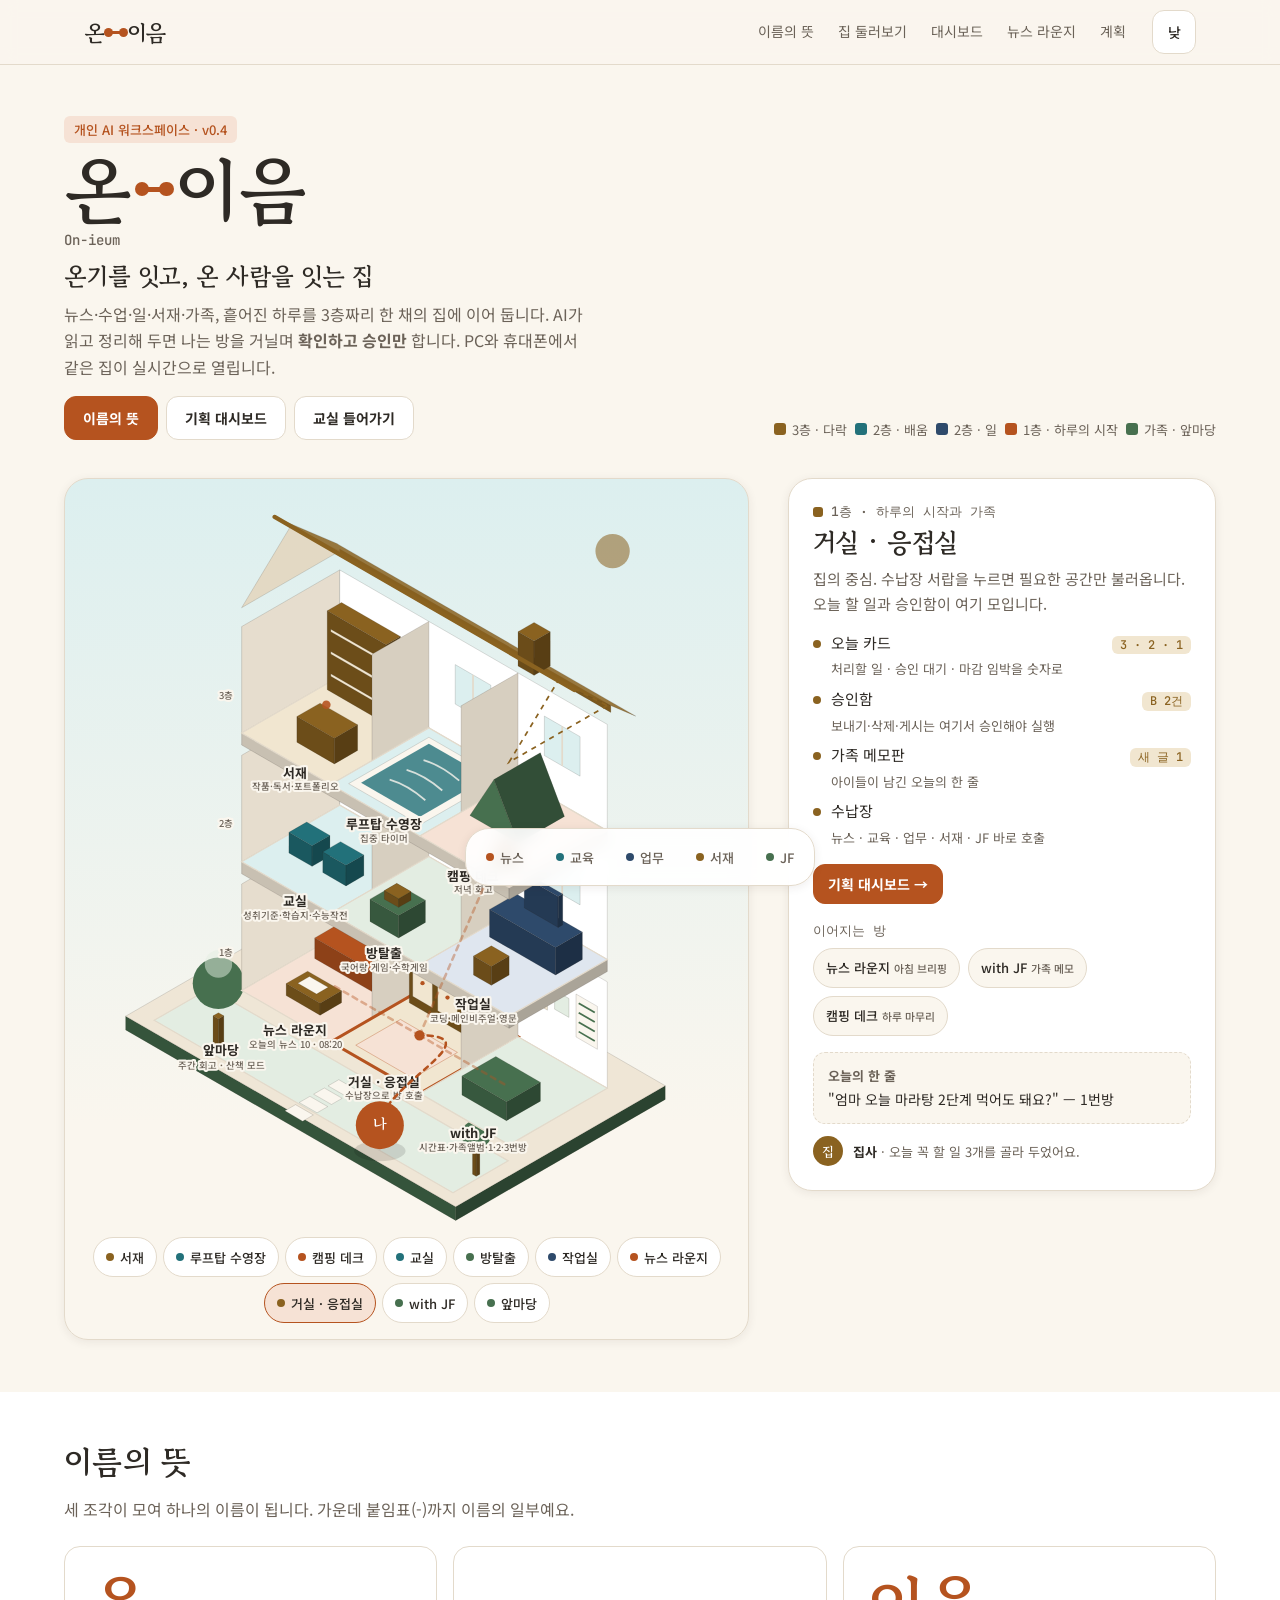
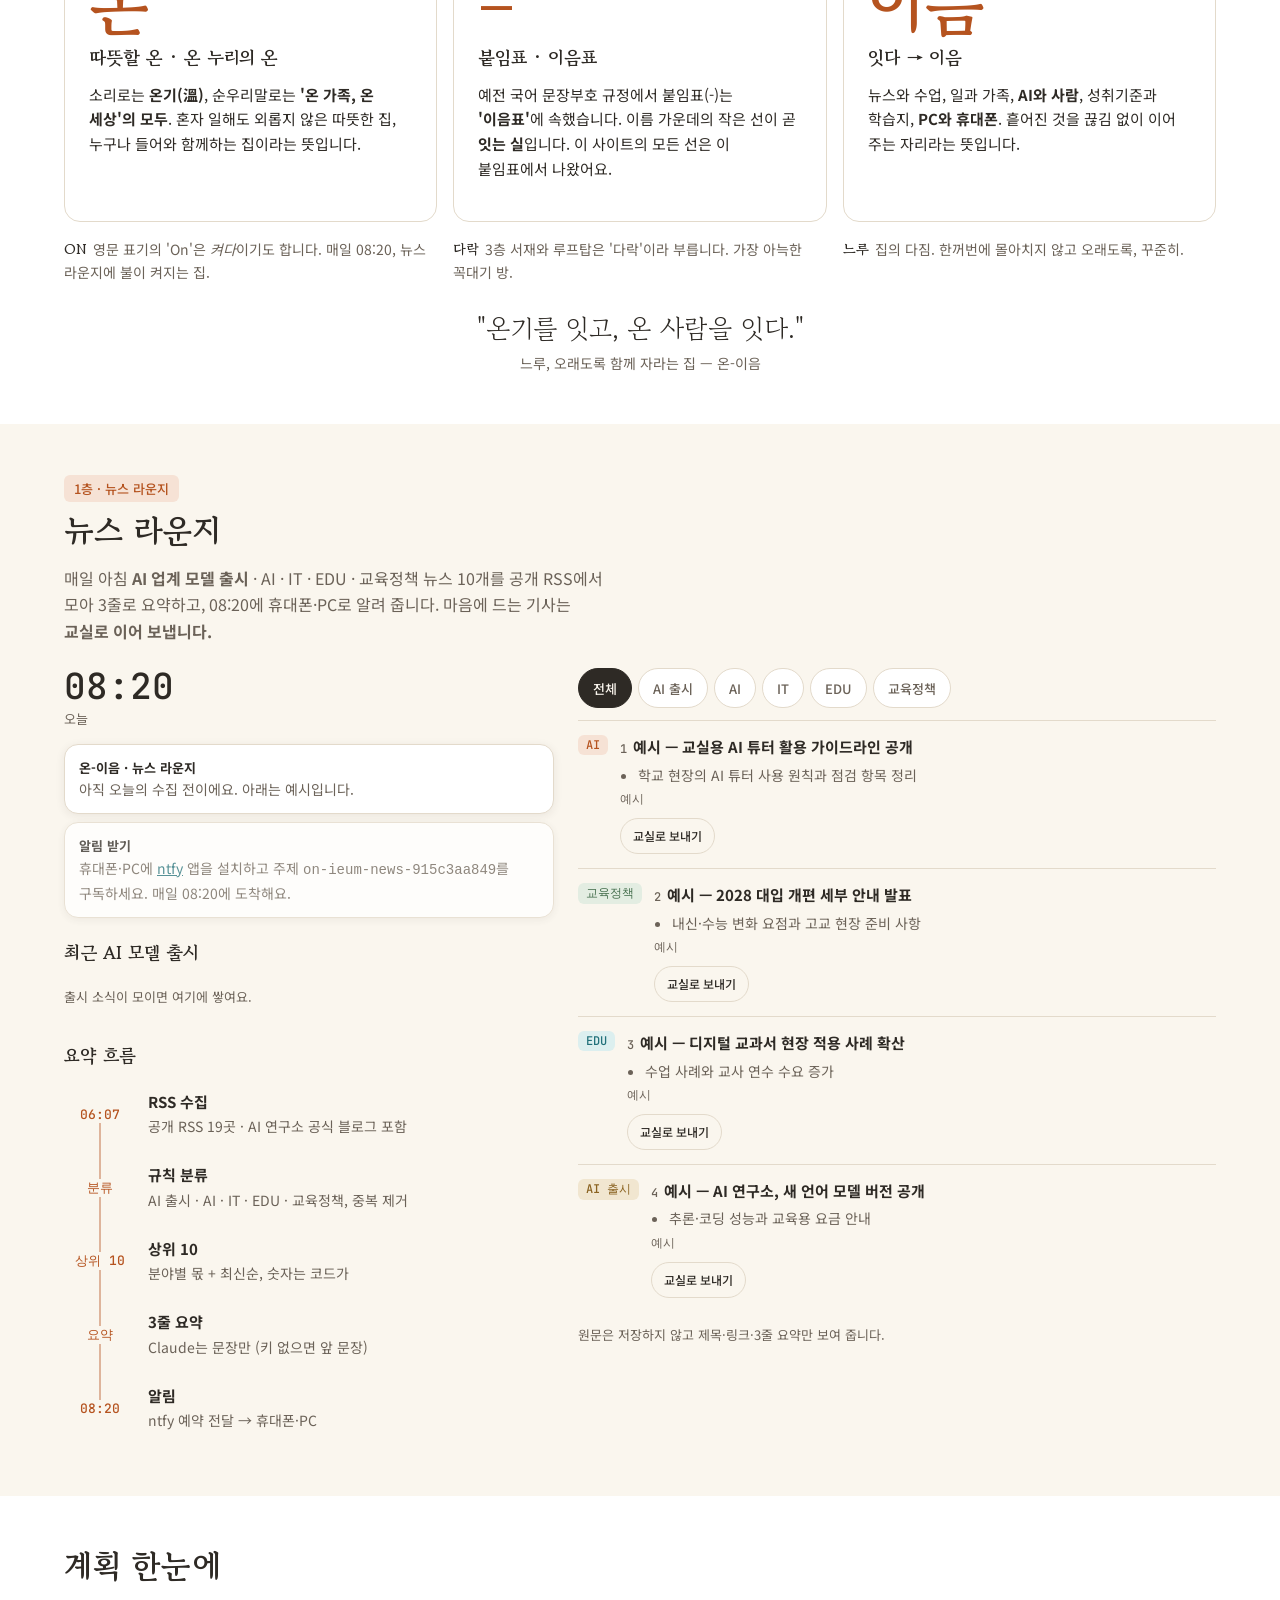
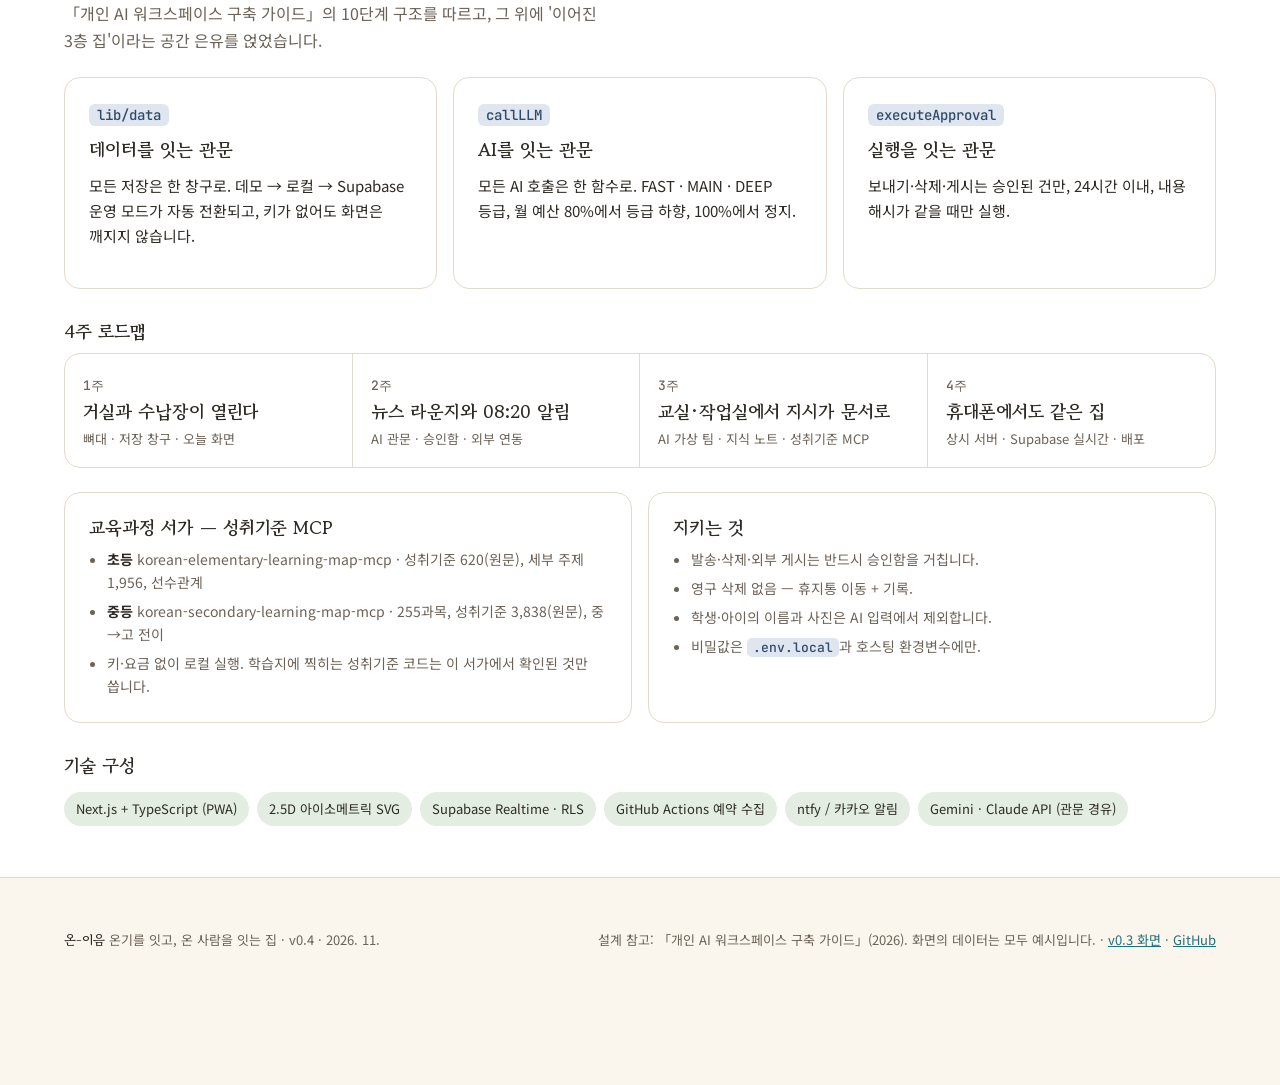
==== index.html @ 5b2980e2 "뉴스 라운지 실제 수집·08:20 알림, AI 출시 소식, 교실 단원 찾기(MCP) - GitHub Actions(06:07 KST)로 공개 RSS 19곳 수집 → 분류·중복 제거" ====
<!DOCTYPE html>
<html lang="ko">
<head>
<meta charset="utf-8">
<meta name="viewport" content="width=device-width, initial-scale=1">
<title>온-이음 On-ieum</title>
<meta name="description" content="온기를 잇고, 온 사람을 잇는 집 — 뉴스·수업·일·서재·가족이 함께 사는 3층짜리 AI 워크스페이스">
<link rel="icon" href="data:image/svg+xml,%3Csvg xmlns='http://www.w3.org/2000/svg' viewBox='0 0 32 32'%3E%3Ccircle cx='7' cy='16' r='5' fill='%23B5531F'/%3E%3Ccircle cx='25' cy='16' r='5' fill='%2347704F'/%3E%3Cpath d='M12 16h8' stroke='%23B5531F' stroke-width='3' stroke-linecap='round'/%3E%3C/svg%3E">
<link rel="preconnect" href="https://fonts.googleapis.com">
<link rel="stylesheet" href="https://fonts.googleapis.com/css2?family=Gowun+Batang:wght@400;700&family=Noto+Sans+KR:wght@400;500;700&family=JetBrains+Mono&display=swap">
<style>
/* VOICE: 따뜻하고 차분한 집 안내서. 말은 짧게, 그림이 먼저.
   IDEA: 건축 단면도 — 집을 세로로 잘라 층과 방이 한눈에 보이는 도면.
   PICTURE: 앞면과 지붕 앞쪽을 걷어낸 2.5D 아이소메트릭 3층 집(인형의 집 단면). 방을 누르면 '나'에서 그 방까지 이음선이 그어진다.
   COLOUR and TYPE: 종이(paper) 바탕, 먹(ink) 글자, 방마다 고유색 하나, 이음선은 ember. 제목 고운바탕, 본문 Noto Sans KR, 시각은 JetBrains Mono.
   LAYOUT: 상단 바 → 단면도 + 방 설명 패널 → 이름의 뜻 → 뉴스 라운지 → 계획 → 푸터. 600px 아래에서는 한 열. */
:root{color-scheme:light;
--paper:#FAF6EE;--raised:#FFFFFF;--line:#E3DACB;--ink:#2E2A25;--muted:#6B6258;
--garden:#47704F;--garden-s:#E3EDE2;--pool:#22717A;--pool-s:#DCEFEF;--ember:#B5531F;--ember-s:#F6E2D5;
--oak:#8A6220;--oak-s:#F1E6D0;--lock:#2E4A6B;--lock-s:#DFE6EF;--on:#FFFFFF;--sky:#DCEFEF;--wall:#EFE6D6;
--shadow:0 2px 10px rgba(46,42,37,.08);
--disp:"Gowun Batang","Noto Serif KR",serif;--sans:"Noto Sans KR",system-ui,sans-serif;--mono:"JetBrains Mono",ui-monospace,monospace}
:root[data-theme=dark]{color-scheme:dark;
--paper:#1C1A17;--raised:#26231F;--line:#3A352E;--ink:#F2ECE2;--muted:#B3A999;
--garden:#8FBF98;--garden-s:#2A3A2D;--pool:#6CC3C9;--pool-s:#1F3638;--ember:#F0935C;--ember-s:#3E2A1E;
--oak:#D9AE62;--oak-s:#3A3122;--lock:#9DB8D9;--lock-s:#232D39;--on:#1C1A17;--sky:#14202B;--wall:#2C2823;
--shadow:0 2px 12px rgba(0,0,0,.35)}
@media (prefers-color-scheme:dark){:root:not([data-theme=light]){color-scheme:dark;
--paper:#1C1A17;--raised:#26231F;--line:#3A352E;--ink:#F2ECE2;--muted:#B3A999;
--garden:#8FBF98;--garden-s:#2A3A2D;--pool:#6CC3C9;--pool-s:#1F3638;--ember:#F0935C;--ember-s:#3E2A1E;
--oak:#D9AE62;--oak-s:#3A3122;--lock:#9DB8D9;--lock-s:#232D39;--on:#1C1A17;--sky:#14202B;--wall:#2C2823;
--shadow:0 2px 12px rgba(0,0,0,.35)}}
*{box-sizing:border-box;min-width:0}
html{scroll-behavior:smooth;scroll-padding-top:72px}
@media (prefers-reduced-motion:reduce){html{scroll-behavior:auto}*{transition:none!important;animation:none!important}}
body{margin:0;background:var(--paper);color:var(--ink);font:15px/1.65 var(--sans);overflow-x:clip;word-break:keep-all;overflow-wrap:anywhere}
a{color:var(--pool)}
:focus-visible{outline:3px solid var(--pool);outline-offset:2px;border-radius:6px}
.skip{position:absolute;left:-999px}.skip:focus{left:12px;top:12px;background:var(--raised);padding:8px 12px;z-index:9}
header{position:sticky;top:0;z-index:5;background:color-mix(in srgb,var(--paper) 90%,transparent);backdrop-filter:blur(8px);border-bottom:1px solid var(--line)}
.bar{max-width:1240px;margin:0 auto;display:flex;align-items:center;gap:16px;padding:10px max(5vw,16px);flex-wrap:wrap}
.logo{font:700 22px/1 var(--disp);color:var(--ink);text-decoration:none;display:flex;align-items:center;gap:2px}
.logo i{display:inline-block;width:18px;height:3px;background:var(--ember);border-radius:2px;position:relative}
.logo i::before,.logo i::after{content:"";position:absolute;top:-3px;width:9px;height:9px;border-radius:50%;background:var(--ember)}
.logo i::before{left:-3px}.logo i::after{right:-3px}
nav{display:flex;gap:4px;flex-wrap:wrap;margin-left:auto}
nav a{color:var(--muted);text-decoration:none;font-size:14px;padding:10px 10px;border-radius:8px}
nav a:hover{color:var(--ink);background:var(--ember-s)}
.theme{min-height:44px;min-width:44px;border:1px solid var(--line);background:var(--raised);color:var(--ink);border-radius:12px;font:500 14px var(--sans);cursor:pointer}
.band{padding:clamp(28px,4vw,64px) max(5vw,16px)}
.in{max-width:1240px;margin:0 auto}
h1,h2,h3{font-family:var(--disp);margin:0;line-height:1.15;text-wrap:balance}
h1{font-size:clamp(34px,5vw,48px)}h2{font-size:clamp(26px,3.4vw,32px)}h3{font-size:18px}
.lead{font-size:16px;color:var(--muted);max-width:60ch}
.tag{display:inline-block;font:500 13px var(--sans);color:var(--ember);background:var(--ember-s);padding:4px 10px;border-radius:6px}
.mono{font-family:var(--mono)}
.btn{display:inline-flex;align-items:center;min-height:44px;padding:10px 18px;border-radius:12px;font:700 14px var(--sans);text-decoration:none;border:1px solid var(--line);background:var(--raised);color:var(--ink);cursor:pointer}
.btn.pri{background:var(--ember);border-color:var(--ember);color:var(--on)}
/* hero */
.hero{display:grid;grid-template-columns:minmax(0,1.45fr) minmax(0,1fr);gap:clamp(20px,3vw,40px);align-items:start}
.hero-head{grid-column:1/-1;display:flex;flex-wrap:wrap;align-items:end;gap:12px 32px;justify-content:space-between}
.hero-head p{margin:8px 0 0}
.plan{background:linear-gradient(var(--sky),var(--paper) 70%);border:1px solid var(--line);border-radius:24px;padding:8px;box-shadow:var(--shadow)}
.plan svg{display:block;width:100%;height:auto}
.room{cursor:pointer}
.room rect.f{stroke:var(--line);stroke-width:2;transition:stroke .2s}
.room:hover rect.f,.room:focus rect.f{stroke:var(--ink)}
.room.on rect.f{stroke:var(--ember);stroke-width:4}
.room:focus{outline:none}
.room text{font:700 15px var(--sans);fill:var(--ink)}
.room text.s{font:500 12px var(--sans);fill:var(--muted)}
.thread{fill:none;stroke:var(--ember);stroke-width:3;stroke-linecap:round;stroke-dasharray:6 6;animation:flow 1.2s linear infinite}
@keyframes flow{to{stroke-dashoffset:-24}}
.panel{background:var(--raised);border:1px solid var(--line);border-radius:24px;padding:24px;box-shadow:var(--shadow);position:sticky;top:84px}
.panel .fl{font:500 13px var(--mono);color:var(--muted)}
.panel h3{font-size:26px;margin:6px 0 10px}
.panel ul{margin:0 0 16px;padding:0;list-style:none;display:grid;gap:8px}
.panel li{display:flex;gap:10px;align-items:baseline}
.panel li b{flex:none;width:8px;height:8px;border-radius:50%;background:var(--c);transform:translateY(-1px)}
.go{display:flex;flex-wrap:wrap;gap:8px;margin:0 0 18px}
.go .btn{min-height:40px;padding:8px 14px}
.links{display:flex;flex-wrap:wrap;gap:8px}
.links button{min-height:40px;padding:6px 12px;border-radius:999px;border:1px solid var(--line);background:var(--paper);color:var(--ink);font:500 13px var(--sans);cursor:pointer}
.floors{display:flex;flex-wrap:wrap;gap:8px;margin-top:12px}
.floors span{font-size:13px;color:var(--muted);display:flex;align-items:center;gap:6px}
.floors span i{width:12px;height:12px;border-radius:3px;background:var(--c)}
/* meaning */
.mean{display:grid;grid-template-columns:repeat(3,minmax(0,1fr));gap:16px;margin-top:24px}
.card{background:var(--raised);border:1px solid var(--line);border-radius:16px;padding:24px}
.big{font:700 64px/1 var(--disp);color:var(--ember);margin-bottom:12px}
.quote{margin:24px 0 0;font:400 clamp(20px,2.6vw,26px)/1.5 var(--disp);text-align:center;color:var(--ink)}
.words{display:flex;gap:16px;flex-wrap:wrap;margin-top:16px;color:var(--muted)}
.words b{color:var(--ink);font-family:var(--disp)}
/* news */
.news{display:grid;grid-template-columns:minmax(0,1fr) minmax(0,1.3fr);gap:24px;margin-top:24px}
.tabs{display:flex;gap:6px;flex-wrap:wrap;margin-bottom:12px}
.tabs button{min-height:40px;padding:6px 14px;border-radius:999px;border:1px solid var(--line);background:var(--raised);color:var(--muted);font:500 13px var(--sans);cursor:pointer}
.tabs button[aria-pressed=true]{background:var(--ink);color:var(--paper);border-color:var(--ink)}
.item{display:grid;grid-template-columns:auto minmax(0,1fr);gap:4px 12px;padding:14px 0;border-top:1px solid var(--line)}
.item .k{font:500 12px var(--mono);color:var(--c);background:var(--cs);padding:2px 8px;border-radius:6px;height:max-content}
.item p{margin:0;color:var(--muted);font-size:14px}
.item h4{margin:0;font-size:15px}
.pipe{list-style:none;margin:0;padding:0;display:grid;gap:0}
.pipe li{display:grid;grid-template-columns:72px minmax(0,1fr);gap:12px;padding:12px 0;position:relative}
.pipe li::before{content:"";position:absolute;left:35px;top:0;bottom:0;width:2px;background:var(--ember);opacity:.4}
.pipe li:first-child::before{top:50%}.pipe li:last-child::before{bottom:50%}
.pipe .t{font:500 13px var(--mono);color:var(--ember);background:var(--paper);position:relative;text-align:center;align-self:center;white-space:nowrap}
.note{font-size:13px;color:var(--muted);margin-top:12px}
/* plan */
.gates{display:grid;grid-template-columns:repeat(3,minmax(0,1fr));gap:16px;margin-top:24px}
.gates code{font:500 14px var(--mono);color:var(--lock);background:var(--lock-s);padding:2px 8px;border-radius:6px}
.road{margin-top:24px;display:grid;grid-template-columns:repeat(4,minmax(0,1fr));gap:0;border:1px solid var(--line);border-radius:16px;overflow:hidden;background:var(--raised)}
.road>div{padding:18px;border-right:1px solid var(--line)}.road>div:last-child{border-right:0}
.road .w{font:500 13px var(--mono);color:var(--muted)}
.road .bar2{height:6px;border-radius:3px;background:var(--line);margin-top:12px;overflow:hidden}
.road .bar2 i{display:block;height:100%;background:var(--ember)}
.keep{display:flex;flex-wrap:wrap;gap:8px;margin-top:16px}
.keep span{font-size:13px;background:var(--garden-s);color:var(--ink);padding:6px 12px;border-radius:999px}
footer{border-top:1px solid var(--line);color:var(--muted);font-size:13px}
footer .in{display:flex;flex-wrap:wrap;gap:12px;justify-content:space-between;align-items:center}
@media(max-width:900px){.hero{grid-template-columns:minmax(0,1fr)}.panel{position:static}.news{grid-template-columns:minmax(0,1fr)}}
@media(max-width:600px){nav{display:none}.mean,.gates{grid-template-columns:minmax(0,1fr)}.road{grid-template-columns:minmax(0,1fr)}.road>div{border-right:0;border-bottom:1px solid var(--line)}}
/* isometric hero */
.plan{background:linear-gradient(var(--sky),var(--paper) 75%);border:1px solid var(--line);border-radius:24px;padding:12px 12px 16px;box-shadow:var(--shadow);overflow:hidden}
.plan svg{display:block;width:100%;height:auto;max-height:min(82vh,820px);margin:0 auto}
.room{cursor:pointer}
.room .tile{stroke:var(--line);stroke-width:1.5;transition:stroke .2s,fill-opacity .2s}
.room:hover .tile,.room:focus .tile{stroke:var(--ink);stroke-width:2}
.room.on .tile{stroke:var(--ember);stroke-width:3.5}
.room:focus{outline:none}
.lb{font:700 15px var(--sans);fill:var(--ink);paint-order:stroke;stroke:var(--paper);stroke-width:5px;stroke-linejoin:round;pointer-events:none}
.lb.s{font:500 11px var(--sans);fill:var(--muted)}
.edge{stroke:var(--ink);stroke-opacity:.18;stroke-width:1;stroke-linejoin:round}
.star{fill:var(--ink);opacity:0;transition:opacity .4s}
:root[data-theme=dark] .star{opacity:.8}
@media (prefers-color-scheme:dark){:root:not([data-theme=light]) .star{opacity:.8}}
.jump{display:flex;flex-wrap:wrap;gap:6px;justify-content:center;margin-top:8px}
.jump button{min-height:40px;padding:6px 12px;border-radius:999px;border:1px solid var(--line);background:var(--raised);color:var(--ink);font:500 13px var(--sans);cursor:pointer;display:inline-flex;align-items:center;gap:6px}
.jump button i{width:8px;height:8px;border-radius:50%;background:var(--c)}
.jump button[aria-pressed=true]{border-color:var(--ember);background:var(--ember-s)}
.panel .fl{display:flex;align-items:center;gap:8px}
.panel .fl i{width:10px;height:10px;border-radius:3px;background:var(--c)}
@media(min-width:901px){.hero{grid-template-columns:minmax(0,1.6fr) minmax(0,1fr)}}
/* v0.3 content in v0.4 design */
.hero-head .logo-big{font:700 clamp(44px,7vw,72px)/1 var(--disp);margin:10px 0 0;display:flex;align-items:center;gap:6px}
.hero-head .logo-big i{display:inline-block;width:.42em;height:.07em;background:var(--ember);border-radius:4px;position:relative}
.hero-head .logo-big i::before,.hero-head .logo-big i::after{content:"";position:absolute;top:-.07em;width:.2em;height:.2em;border-radius:50%;background:var(--ember)}
.hero-head .logo-big i::before{left:-.06em}.hero-head .logo-big i::after{right:-.06em}
.roman{font:500 14px var(--mono);color:var(--muted);margin:6px 0 0!important}
.tagline{font:700 clamp(20px,2.6vw,24px)/1.4 var(--disp);margin:10px 0 0!important}
.cta{display:flex;flex-wrap:wrap;gap:8px;margin-top:16px}
.panel .desc{color:var(--muted);margin:0 0 14px}
.panel ul.items li{display:grid;grid-template-columns:8px minmax(0,1fr) auto;gap:4px 10px;align-items:baseline}
.panel ul.items small{grid-column:2;display:block;color:var(--muted);font-size:13px;line-height:1.5}
.panel ul.items em{grid-column:3;grid-row:1;font:500 12px var(--mono);font-style:normal;color:var(--c);background:var(--cs);padding:1px 8px;border-radius:6px;white-space:nowrap}
.panel .links button small{color:var(--muted);margin-left:4px}
.peek{margin-top:16px;background:var(--paper);border:1px dashed var(--line);border-radius:12px;padding:12px 14px;font-size:14px}
.peek b{display:block;font-size:13px;color:var(--muted);margin-bottom:2px}
.ai{display:flex;gap:10px;align-items:center;margin-top:12px;font-size:13px;color:var(--muted)}
.ai i{flex:none;width:30px;height:30px;border-radius:50%;display:grid;place-items:center;font:700 13px var(--disp);font-style:normal;color:var(--on);background:var(--c)}
.also{display:grid;grid-template-columns:repeat(3,minmax(0,1fr));gap:16px;margin-top:16px}
.also p{margin:0;color:var(--muted);font-size:14px}.also b{color:var(--ink);font-family:var(--disp);margin-right:6px}
.quote span{display:block;font:400 14px var(--sans);color:var(--muted);margin-top:6px}
.noti{background:var(--raised);border:1px solid var(--line);border-radius:14px;padding:12px 14px;margin-bottom:8px;font-size:14px;box-shadow:var(--shadow)}
.noti b{display:block;font-size:13px}.noti span{color:var(--muted)}.noti.dim{opacity:.75}
.clock{font:500 36px/1 var(--mono);margin:0}.date{color:var(--muted);font-size:13px;margin:4px 0 14px}
.item .send{grid-column:2;justify-self:start;margin-top:6px;min-height:36px;padding:4px 12px;border-radius:999px;border:1px solid var(--line);background:var(--paper);color:var(--ink);font:500 12px var(--sans);cursor:pointer}
.item .send.done{border-color:var(--garden);color:var(--garden);cursor:default}
.item .no{font:500 12px var(--mono);color:var(--muted);margin-right:6px}
.item h4 a{color:inherit;text-decoration:none}.item h4 a:hover{text-decoration:underline}
.item ul{margin:4px 0 0;padding-left:18px;color:var(--muted);font-size:14px}.item ul li{margin:2px 0}
.item .src{font:500 12px var(--mono);color:var(--muted);margin-top:4px}
.rel{display:grid;gap:8px}.rel a{display:block;background:var(--raised);border:1px solid var(--line);border-radius:12px;padding:10px 12px;color:var(--ink);text-decoration:none;font-size:14px}
.rel a span{display:block;font:500 12px var(--mono);color:var(--muted);margin-top:2px}.rel a:hover{border-color:var(--oak)}
.road .s2{color:var(--muted);font-size:13px;margin:6px 0 0}
.two{display:grid;grid-template-columns:repeat(2,minmax(0,1fr));gap:16px;margin-top:24px}
.two ul{margin:10px 0 0;padding-left:18px;color:var(--muted);font-size:14px;display:grid;gap:6px}.two ul b{color:var(--ink)}
.two code,.gates p code{font:500 13px var(--mono);color:var(--lock);background:var(--lock-s);padding:1px 6px;border-radius:5px}
.sub3{margin-top:32px}
.cabinet{flex-wrap:nowrap;white-space:nowrap;position:fixed;left:50%;bottom:14px;transform:translateX(-50%);z-index:6;display:flex;gap:4px;padding:6px;background:color-mix(in srgb,var(--raised) 92%,transparent);backdrop-filter:blur(8px);border:1px solid var(--line);border-radius:24px;box-shadow:var(--shadow);max-width:calc(100vw - 32px)}
.cabinet button{min-height:44px;padding:6px 14px;border:0;border-radius:18px;background:none;color:var(--muted);font:500 13px var(--sans);cursor:pointer;display:inline-flex;align-items:center;gap:6px}
.cabinet button i{width:8px;height:8px;border-radius:50%;background:var(--c)}
.cabinet button.on{background:var(--ember-s);color:var(--ink);font-weight:700}
body{padding-bottom:84px}
@media(max-width:600px){.also,.two{grid-template-columns:minmax(0,1fr)}.cabinet{gap:0;padding:4px}.cabinet button{padding:6px 8px;font-size:12px;gap:4px}}
</style>
</head>
<body>
<a class="skip" href="#house">본문으로</a>
<header><div class="bar">
<a class="logo" href="#top" aria-label="온-이음 처음으로">온<i></i>이음</a>
<nav aria-label="주요"><a href="#meaning">이름의 뜻</a><a href="#house">집 둘러보기</a><a href="dashboard.html">대시보드</a><a href="#news">뉴스 라운지</a><a href="#plan">계획</a></nav>
<button class="theme" id="theme" aria-label="낮밤 전환">낮</button>
</div></header>

<main id="top">
<section class="band" id="house"><div class="in hero">
<div class="hero-head">
<div><span class="tag">개인 AI 워크스페이스 · v0.4</span>
<h1 class="logo-big" aria-label="온-이음">온<i aria-hidden="true"></i>이음</h1>
<p class="roman">On-ieum</p>
<p class="tagline">온기를 잇고, 온 사람을 잇는 집</p>
<p class="lead">뉴스·수업·일·서재·가족, 흩어진 하루를 3층짜리 한 채의 집에 이어 둡니다. AI가 읽고 정리해 두면 나는 방을 거닐며 <b>확인하고 승인만</b> 합니다. PC와 휴대폰에서 같은 집이 실시간으로 열립니다.</p>
<div class="cta"><a class="btn pri" href="#meaning">이름의 뜻</a><a class="btn" href="dashboard.html">기획 대시보드</a><a class="btn" href="rooms/classroom.html">교실 들어가기</a></div></div>
<div class="floors" id="legend"></div>
</div>
<div class="plan"><svg id="svg" viewBox="0 0 680 860" role="group" aria-label="온-이음 집 아이소메트릭 단면도. 방을 누르면 그 방에서 하는 일과 이어지는 방이 열립니다."></svg>
<div class="jump" id="jump" role="group" aria-label="방 바로가기"></div></div>
<aside class="panel" id="panel" aria-live="polite"></aside>
</div></section>

<section class="band" id="meaning" style="background:var(--raised)"><div class="in">
<h2>이름의 뜻</h2>
<p class="lead">세 조각이 모여 하나의 이름이 됩니다. 가운데 붙임표(-)까지 이름의 일부예요.</p>
<div class="mean">
<div class="card"><div class="big">온</div><h3>따뜻할 온 · 온 누리의 온</h3><p>소리로는 <b>온기(溫)</b>, 순우리말로는 <b>'온 가족, 온 세상'의 모두</b>. 혼자 일해도 외롭지 않은 따뜻한 집, 누구나 들어와 함께하는 집이라는 뜻입니다.</p></div>
<div class="card"><div class="big" aria-label="붙임표">–</div><h3>붙임표 · 이음표</h3><p>예전 국어 문장부호 규정에서 붙임표(-)는 <b>'이음표'</b>에 속했습니다. 이름 가운데의 작은 선이 곧 <b>잇는 실</b>입니다. 이 사이트의 모든 선은 이 붙임표에서 나왔어요.</p></div>
<div class="card"><div class="big">이음</div><h3>잇다 → 이음</h3><p>뉴스와 수업, 일과 가족, <b>AI와 사람</b>, 성취기준과 학습지, <b>PC와 휴대폰</b>. 흩어진 것을 끊김 없이 이어 주는 자리라는 뜻입니다.</p></div>
</div>
<div class="also">
<p><b>ON</b>영문 표기의 'On'은 <i>켜다</i>이기도 합니다. 매일 08:20, 뉴스 라운지에 불이 켜지는 집.</p>
<p><b>다락</b>3층 서재와 루프탑은 '다락'이라 부릅니다. 가장 아늑한 꼭대기 방.</p>
<p><b>느루</b>집의 다짐. 한꺼번에 몰아치지 않고 오래도록, 꾸준히.</p>
</div>
<p class="quote">"온기를 잇고, 온 사람을 잇다."<span>느루, 오래도록 함께 자라는 집 — 온-이음</span></p>
</div></section>

<section class="band" id="news"><div class="in">
<span class="tag">1층 · 뉴스 라운지</span>
<h2 style="margin-top:10px">뉴스 라운지</h2>
<p class="lead">매일 아침 <b>AI 업계 모델 출시</b> · AI · IT · EDU · 교육정책 뉴스 10개를 공개 RSS에서 모아 3줄로 요약하고, 08:20에 휴대폰·PC로 알려 줍니다. 마음에 드는 기사는 <b>교실로 이어 보냅니다.</b></p>
<div class="news">
<div>
<div aria-label="휴대폰 알림 미리보기"><p class="clock">08:20</p><p class="date" id="newsDate">오늘</p>
<div class="noti"><b>온-이음 · 뉴스 라운지</b><span id="newsHead">오늘의 뉴스를 불러오는 중…</span></div>
<div class="noti dim"><b>알림 받기</b><span>휴대폰·PC에 <a href="https://ntfy.sh/" target="_blank" rel="noopener">ntfy</a> 앱을 설치하고 주제 <code id="ntfyTopic">on-ieum-news-915c3aa849</code>를 구독하세요. 매일 08:20에 도착해요.</span></div></div>
<h3 style="margin:24px 0 12px">최근 AI 모델 출시</h3>
<div id="releases" class="rel"></div>
<h3 style="margin:24px 0 12px">요약 흐름</h3>
<ol class="pipe" id="pipe"></ol></div>
<div><div class="tabs" id="tabs" role="group" aria-label="뉴스 분야"></div><div id="list"></div>
<p class="note" id="newsNote">원문은 저장하지 않고 제목·링크·3줄 요약만 보여 줍니다.</p></div>
</div>
</div></section>

<section class="band" id="plan" style="background:var(--raised)"><div class="in">
<h2>계획 한눈에</h2>
<p class="lead">「개인 AI 워크스페이스 구축 가이드」의 10단계 구조를 따르고, 그 위에 '이어진 3층 집'이라는 공간 은유를 얹었습니다.</p>
<div class="gates">
<div class="card"><code>lib/data</code><h3 style="margin:12px 0 6px">데이터를 잇는 관문</h3><p>모든 저장은 한 창구로. 데모 → 로컬 → Supabase 운영 모드가 자동 전환되고, 키가 없어도 화면은 깨지지 않습니다.</p></div>
<div class="card"><code>callLLM</code><h3 style="margin:12px 0 6px">AI를 잇는 관문</h3><p>모든 AI 호출은 한 함수로. FAST · MAIN · DEEP 등급, 월 예산 80%에서 등급 하향, 100%에서 정지.</p></div>
<div class="card"><code>executeApproval</code><h3 style="margin:12px 0 6px">실행을 잇는 관문</h3><p>보내기·삭제·게시는 승인된 건만, 24시간 이내, 내용 해시가 같을 때만 실행.</p></div>
</div>
<h3 class="sub3">4주 로드맵</h3>
<div class="road" id="road" style="margin-top:12px"></div>
<div class="two">
<div class="card"><h3>교육과정 서가 — 성취기준 MCP</h3><ul>
<li><b>초등</b> korean-elementary-learning-map-mcp · 성취기준 620(원문), 세부 주제 1,956, 선수관계</li>
<li><b>중등</b> korean-secondary-learning-map-mcp · 255과목, 성취기준 3,838(원문), 중→고 전이</li>
<li>키·요금 없이 로컬 실행. 학습지에 찍히는 성취기준 코드는 이 서가에서 확인된 것만 씁니다.</li></ul></div>
<div class="card"><h3>지키는 것</h3><ul>
<li>발송·삭제·외부 게시는 반드시 승인함을 거칩니다.</li>
<li>영구 삭제 없음 — 휴지통 이동 + 기록.</li>
<li>학생·아이의 이름과 사진은 AI 입력에서 제외합니다.</li>
<li>비밀값은 <code>.env.local</code>과 호스팅 환경변수에만.</li></ul></div>
</div>
<h3 class="sub3">기술 구성</h3>
<div class="keep"><span>Next.js + TypeScript (PWA)</span><span>2.5D 아이소메트릭 SVG</span><span>Supabase Realtime · RLS</span><span>GitHub Actions 예약 수집</span><span>ntfy / 카카오 알림</span><span>Gemini · Claude API (관문 경유)</span></div>
</div></section>
</main>

<footer class="band"><div class="in">
<span><b style="font-family:var(--disp);color:var(--ink)">온-이음</b> 온기를 잇고, 온 사람을 잇는 집 · v0.4 · 2026. 11.</span>
<span>설계 참고: 「개인 AI 워크스페이스 구축 가이드」(2026). 화면의 데이터는 모두 예시입니다. · <a href="v03.html">v0.3 화면</a> · <a href="https://github.com/kate-young2026/on-ieum">GitHub</a></span>
</div></footer>

<nav class="cabinet" id="cabinet" aria-label="타임캡슐 수납장"></nav>
<script>
{
const C={oak:['--oak','--oak-s'],pool:['--pool','--pool-s'],lock:['--lock','--lock-s'],ember:['--ember','--ember-s'],garden:['--garden','--garden-s']};
const FL=['1층 · 하루의 시작과 가족','2층 · 배움과 일','3층 · 다락'];
const rooms=[
{id:'study',n:'서재',c:'oak',f:2,i:0,s:'작품·독서·포트폴리오',
 desc:'쌓아 두는 방. 작품과 독서, 포트폴리오, 그리고 세계지도 창으로 떠나는 여행 계획.',
 items:[['작품모음 · 포트폴리오','작품 카드 → 공개용 페이지(공개는 승인 후)',''],['독서감상 · 국어 · 한국어','책 사진 → 목록·요약, 감상문 노트','3권'],['여행 · 세계지도','나라 클릭 → 지역/주제별 코스, 회화, 예산 제안',''],['지식 노트','비슷한 노트끼리 묶어 그래프로','']],
 peek:['여행 예','포르투갈 · 4박 · 책방과 타일 → 리스본 2 + 포르투 2, 회화 10문장, 예산 범위'],ai:['서','사서','가격은 "제안"까지만, 예약은 직접 하세요.'],
 links:[['work','작품 정리'],['jf','가족 여행'],['deck','독서 회고']],go:[['포트폴리오 보기','rooms/portfolio.html']]},
{id:'pool',n:'루프탑 수영장',c:'pool',f:2,i:1,win:1,s:'집중 타이머',
 desc:'집중이 필요할 때 올라오는 곳. 물소리와 함께 25분 집중 타이머.',
 items:[['집중 타이머','25분 집중 · 5분 쉼','25:00'],['오늘 한 가지','지금 이 일 하나만 보이게','']],
 peek:['지금 할 일','학습지 초안 2건 검토'],ai:['물','수영 코치','알림은 끝날 때까지 잠시 모아 둘게요.'],
 links:[['class','집중할 일 하나'],['work','마감 작업']]},
{id:'deck',n:'캠핑 데크',c:'ember',f:2,i:2,win:1,s:'저녁 회고',
 desc:'하루를 닫는 곳. 장작불 앞에서 오늘의 성과와 못 한 일을 정리합니다.',
 items:[['오늘의 성과','완료 · 승인 · 학습지 건수 (숫자는 코드가 계산)','7'],['내일로 미루기','못 한 일을 내일로 연장',''],['한 줄 일기','날짜별 기록으로 남김','']],
 peek:['오늘','완료 5 · 승인 2 · 뉴스 10 읽음. 내일 할 일 3개 후보를 골라 두었어요.'],ai:['불','불지기','수고했어요. 내일 08:20에 만나요.'],
 links:[['living','내일 할 일 3개'],['study','한 줄 일기 보관']]},
{id:'class',n:'교실',c:'pool',f:1,i:0,s:'성취기준·학습지·수능작전',
 desc:'교육과정 서가(초등·중등 성취기준 MCP)에서 성취기준을 찾아 학습지·활동지·평가를 만듭니다.',
 items:[['성취기준 검색','코드·키워드·원문 검색, 선수관계, 중→고 전이','MCP'],['학습지 · 활동지','성취기준 → 관찰 증거·평가 발문 → 초안','초안 2'],['서논술형 평가','문항 + 채점기준표 + 예시답안',''],['AI·디지털 교육 콘텐츠 기획','차시 → 활동 → 평가 흐름 템플릿',''],['수능국어 · 2028 작전 보드','중학 국어 → 공통국어 → 선택과목 흐름','D-day'],['문학 작품 속 인물과 대화','「관내분실」 AI 인물과 대화하고 300자로 정리','연계']],
 peek:['예: "[4국03-01] 학습지"','성취기준 원문 확인 → 평가 발문 2개 → 활동지 3단계 → 승인함으로'],ai:['국','국어 선생님','성취기준 코드는 서가에서 확인된 것만 써요.'],
 links:[['escape','문제 → 자물쇠'],['news','시사 지문'],['work','학습지 문서화']],
 go:[['교실 들어가기','rooms/classroom.html'],['수능 사물함','rooms/locker.html'],['문학 작품 속 인물과 대화','https://literary-dialogue-class-test.onrender.com/']]},
{id:'escape',n:'방탈출',c:'garden',f:1,i:1,s:'국어랑 게임·수학게임',
 desc:'문제를 풀어야 자물쇠가 열리는 게임형 학습. 선수관계 순서대로 단계를 짭니다.',
 items:[['국어랑 게임','지문 읽고 열쇠 단어 찾기','3단계'],['초등수학게임','분수 · 곱셈 자물쇠','5단계'],['수업용 방 만들기','성취기준 하나 = 방 하나, 링크로 배포','']],
 peek:['자물쇠 1','"다음 중 글쓴이의 주장을 가장 잘 드러낸 문장은?" → 정답 번호가 비밀번호'],ai:['열','열쇠지기','선수 학습부터 차례로 문을 열어요.'],
 links:[['class','성취기준 순서'],['jf','아이들과 놀이']],go:[['수능 사물함 열기','rooms/locker.html']]},
{id:'work',n:'작업실',c:'lock',f:1,i:2,win:1,s:'코딩·메인비주얼·영문',
 desc:'일하는 방. 한 줄 지시가 문서가 되어 결과물 폴더로 돌아옵니다.',
 items:[['코딩 (페이지별)','페이지 단위 작업 티켓 → 코딩 도우미 지시문',''],['디자인 (메인 비주얼)','이 디자인 시스템으로 히어로 시안 3안',''],['요약 (메인 설명글)','1문장 · 3문장 · 100자 버전',''],['보고서 영문 변환','용어집을 고정한 영문 보고서','docx']],
 peek:['지시 예','"이 보고서를 영문으로. 용어집 유지, 표는 그대로." → 결과물/날짜/시각_제목/'],ai:['작','비서','발송은 하지 않고 "결정 필요"로 적어 둘게요.'],
 links:[['class','수업 자료 제작'],['study','포트폴리오'],['news','참고 기사']],go:[['코딩방 들어가기','rooms/coding.html']]},
{id:'news',n:'뉴스 라운지',c:'ember',f:0,i:0,win:1,s:'오늘의 뉴스 10 · 08:20',
 desc:'AI 모델 출시 · AI · IT · EDU · 교육정책 뉴스 10개를 아침마다 공개 RSS에서 모아 3줄로 요약합니다. 08:20에 휴대폰·PC로 알려 줘요(ntfy).',
 items:[['오늘의 뉴스 10','06시 수집 → 분류 → 상위 10 → 3줄 요약','08:20'],['AI 출시 기록','OpenAI · Anthropic · Google · HF 공식 발표','최근 20'],['교실로 보내기','기사 하나를 읽기 자료·토론 발문 초안으로','승인함'],['주간 흐름','분야별 건수와 지난주 대비 변화','']],
 peek:['요약 예시','① 핵심 사실 한 줄 ② 교육 현장에 미칠 영향 ③ 수업에서 쓸 질문 하나'],ai:['뉴','편집장','오늘은 교육정책 기사가 많아요. 3번 기사를 먼저 보세요.'],
 links:[['class','기사 → 읽기 자료'],['work','보고서 인용'],['study','스크랩 보관']],go:[['뉴스 라운지로','#news']]},
{id:'living',n:'거실 · 응접실',c:'oak',f:0,i:1,s:'수납장으로 방 호출',
 desc:'집의 중심. 수납장 서랍을 누르면 필요한 공간만 불러옵니다. 오늘 할 일과 승인함이 여기 모입니다.',
 items:[['오늘 카드','처리할 일 · 승인 대기 · 마감 임박을 숫자로','3 · 2 · 1'],['승인함','보내기·삭제·게시는 여기서 승인해야 실행','B 2건'],['가족 메모판','아이들이 남긴 오늘의 한 줄','새 글 1'],['수납장','뉴스 · 교육 · 업무 · 서재 · JF 바로 호출','']],
 peek:['오늘의 한 줄','"엄마 오늘 마라탕 2단계 먹어도 돼요?" — 1번방'],ai:['집','집사','오늘 꼭 할 일 3개를 골라 두었어요.'],
 links:[['news','아침 브리핑'],['jf','가족 메모'],['deck','하루 마무리']],go:[['기획 대시보드','dashboard.html']]},
{id:'jf',n:'with JF',c:'garden',f:0,i:2,s:'시간표·가족앨범·1·2·3번방',
 desc:'가족이 함께 쓰는 방. 시간표와 앨범, 그리고 아이들의 관심사 방 세 개가 있습니다.',
 items:[['시간표 생성','학교·학원·가족 일정 → 주간 시간표, 빈 시간 찾기',''],['가족앨범','월별 사진 → 레이아웃 자동 → 앨범북 PDF','11월'],['1번방 · 마라탕 연구소','재료 분류(과학) · 1인분 가격(수학) · 나만의 레시피 책',''],['2번방 · 수과학 아틀리에','실험 기록장 + 대칭·테셀레이션 그림',''],['3번방 · 카드 배틀','카드 능력치로 덧셈·곱셈 배틀, 받아쓰기, 카드북 만들기','미션 1']],
 peek:['오늘의 미션','곱셈 카드 5장을 모으면 카드북 한 쪽이 열려요.'],ai:['J','놀이 친구','아이 이름과 사진은 AI에 보내지 않아요.'],
 links:[['escape','수학 게임'],['study','앨범 · 카드북'],['living','메모판']]},
{id:'yard',n:'앞마당',c:'garden',f:-1,i:0,s:'주간 회고 · 산책 모드',
 desc:'한 주를 닫는 마당. 주간 회고와 산책 모드가 있는 곳입니다.',
 items:[['주간 회고','한 주의 성과와 못 한 일 돌아보기',''],['산책 모드','휴대폰만 들고 나가는 가벼운 화면','']],
 peek:['이번 주','캠핑 데크의 한 줄 일기 7개를 모아 한 주를 돌아봐요.'],ai:['마','정원사','천천히, 느루.'],
 links:[['deck','하루 회고 모음'],['jf','가족 산책']]}];
rooms.forEach(r=>{r.fl=r.f<0?'앞마당':FL[r.f];r.to=r.links.map(l=>l[0])});
const cab=document.getElementById('cabinet');
cab.innerHTML=[['news','뉴스'],['class','교육'],['work','업무'],['study','서재'],['jf','JF']].map(([id,t])=>`<button data-go="${id}" style="--c:var(${C[rooms.find(r=>r.id===id).c][0]})"><i></i>${t}</button>`).join('');
cab.addEventListener('click',e=>{const b=e.target.closest('[data-go]');if(!b)return;pick(b.dataset.go);document.querySelector('.plan').scrollIntoView({behavior:matchMedia('(prefers-reduced-motion:reduce)').matches?'auto':'smooth'})});
const svg=document.getElementById('svg'),panel=document.getElementById('panel'),jump=document.getElementById('jump');
const esc=s=>String(s).replace(/[&<>"']/g,m=>({'&':'&amp;','<':'&lt;','>':'&gt;','"':'&quot;',"'":'&#39;'}[m]));
/* isometric projection: x → right-down, y → left-down, z → up (px) */
const CX=103.92,HY=60,OX=262,OY=516,D=1.1,W=3,FH=150,WH=124,YD=2.0;
const P=(x,y,z)=>[OX+(x-y)*CX,OY+(x+y)*HY-z];
const pts=a=>a.map(p=>P(...p).map(v=>v.toFixed(1)).join(',')).join(' ');
const poly=(a,at)=>`<polygon points="${pts(a)}" ${at}/>`;
const fq=(x0,y0,x1,y1,z)=>[[x0,y0,z],[x1,y0,z],[x1,y1,z],[x0,y1,z]];
const wy=(y,x0,x1,z0,z1)=>[[x0,y,z0],[x1,y,z0],[x1,y,z1],[x0,y,z1]];
const wx=(x,y0,y1,z0,z1)=>[[x,y0,z0],[x,y1,z0],[x,y1,z1],[x,y0,z1]];
const shade=(a,o)=>poly(a,`fill="#000" fill-opacity="${o}"`);
const face=(a,col,o)=>poly(a,`fill="var(${col})" class="edge"`)+(o?shade(a,o):'');
const box=(x,y,w,d,h,z,col)=>face(wy(y+d,x,x+w,z,z+h),col,.22)+face(wx(x+w,y,y+d,z,z+h),col,.36)+face(fq(x,y,x+w,y+d,z+h),col,0);
const dot=(x,y,z,r,col,o=1)=>{const[a,b]=P(x,y,z);return `<circle cx="${a.toFixed(1)}" cy="${b.toFixed(1)}" r="${r}" fill="var(${col})" opacity="${o}"/>`};
const props={
 study:(X,z)=>box(X+.06,.04,.66,.16,92,z,'--oak')+[0,1,2].map(k=>face(wy(.2,X+.1,X+.68,z+18+k*26,z+21+k*26),'--oak-s',0)).join('')+box(X+.4,.62,.42,.26,30,z,'--oak')+dot(X+.55,.7,z+42,5,'--ember',.9),
 pool:(X,z)=>poly(fq(X+.1,.1,X+.9,1.0,z+1),'fill="var(--paper)" class="edge"')+poly(fq(X+.17,.17,X+.83,.93,z+2),'fill="var(--pool)" fill-opacity=".8"')+[.36,.55,.74].map(y=>{const[a,b]=P(X+.3,y,z+2),[c,d]=P(X+.7,y,z+2);return `<path d="M${a} ${b} Q${(a+c)/2} ${(b+d)/2-6} ${c} ${d}" stroke="var(--paper)" stroke-width="2" fill="none" opacity=".8"/>`}).join(''),
 deck:(X,z)=>poly([[X+.08,.62,z],[X+.62,.62,z],[X+.35,.62,z+58]],'fill="var(--garden)" class="edge"')+poly([[X+.35,.62,z+58],[X+.35,.1,z+58],[X+.62,.1,z],[X+.62,.62,z]],'fill="var(--garden)" class="edge"')+shade([[X+.35,.62,z+58],[X+.35,.1,z+58],[X+.62,.1,z],[X+.62,.62,z]],.3)+box(X+.6,.84,.26,.06,6,z,'--oak')+box(X+.7,.76,.06,.22,6,z,'--oak')+dot(X+.73,.87,z+16,9,'--ember')+dot(X+.73,.87,z+14,4,'--oak'),
 class:(X,z)=>face(wy(.01,X+.12,X+.88,z+42,z+92),'--lock',0)+[0,1].map(k=>`<path d="M${P(X+.22+k*.3,.01,z+75).join(' ')} L${P(X+.4+k*.3,.01,z+75).join(' ')}" stroke="var(--paper)" stroke-width="2" opacity=".7"/>`).join('')+box(X+.18,.55,.26,.2,24,z,'--pool')+box(X+.56,.55,.26,.2,24,z,'--pool'),
 escape:(X,z)=>face(wy(.01,X+.34,X+.66,z,z+90),'--garden',.1)+dot(X+.6,.01,z+44,3.5,'--oak')+box(X+.3,.66,.32,.3,26,z,'--garden')+box(X+.38,.74,.16,.14,10,z+26,'--oak'),
 work:(X,z)=>box(X+.12,.14,.74,.3,32,z,'--lock')+box(X+.3,.18,.38,.05,36,z+32,'--lock')+box(X+.4,.7,.2,.2,22,z,'--oak'),
 news:(X,z)=>box(X+.1,.08,.72,.08,46,z,'--ember')+box(X+.1,.16,.72,.22,24,z,'--ember')+box(X+.3,.66,.38,.24,14,z,'--oak')+poly(fq(X+.37,.71,X+.58,.84,z+15),'fill="var(--paper)" class="edge"'),
 living:(X,z)=>box(X+.06,.04,.88,.24,66,z,'--oak')+[0,1,2].map(k=>face(wy(.281,X+.1+k*.28,X+.32+k*.28,z+10,z+54),'--oak-s',0)+dot(X+.21+k*.28,.281,z+32,2.5,'--ember')).join('')+poly(fq(X+.18,.5,X+.82,1.0,z+1),'fill="var(--ember-s)" stroke="var(--ember)" stroke-opacity=".4"'),
 jf:(X,z)=>face(wy(.01,X+.12,X+.34,z+52,z+86),'--oak-s',0)+face(wy(.01,X+.42,X+.58,z+58,z+80),'--garden-s',0)+face(wy(.01,X+.66,X+.9,z+40,z+90),'--paper',0)+[0,1,2,3].map(k=>`<path d="M${P(X+.69,.01,z+48+k*11).join(' ')} L${P(X+.87,.01,z+48+k*11).join(' ')}" stroke="var(--garden)" stroke-width="2"/>`).join('')+box(X+.25,.5,.5,.38,22,z,'--garden'),
 yard:()=>[.1,.3,.5,.7].map(k=>poly(fq(1.42,D+.25+k*.95*.85,1.62,D+.25+k*.95*.85+.12,1),'fill="var(--paper)" class="edge"')).join('')+box(.42,1.78,.06,.06,40,0,'--oak')+dot(.45,1.81,78,30,'--garden')+dot(.38,1.74,92,16,'--garden-s',.5)+box(3.08,1.55,.04,.04,26,0,'--oak')+dot(3.1,1.57,46,17,'--garden')};
const anchor=r=>r.f<0?P(1.4,1.55,0):P(r.i+.5,D*.55,r.f*FH+8);
let cur='living';
function draw(){
 const sel=rooms.find(r=>r.id===cur);let s='';
 s+=[[470,40],[540,96],[640,36],[430,120],[660,170],[40,70],[90,30],[150,110]].map(([x,y],k)=>`<circle class="star" cx="${x}" cy="${y}" r="${k%3?1.4:2}"/>`).join('');
 s+='<circle cx="580" cy="70" r="20" fill="var(--oak)" opacity=".55"/>';
 /* ground */
 s+=face(wy(YD,-.4,W+.3,-16,0),'--garden',.25)+face(wx(W+.3,-.35,YD,-16,0),'--garden',.4)+poly(fq(-.4,-.35,W+.3,YD,0),'fill="var(--wall)" class="edge"');
 /* yard (clickable) */
 const yd=rooms.find(r=>r.id==='yard');
 s+=`<g class="room${cur==='yard'?' on':''}" data-id="yard" tabindex="0" role="button" aria-pressed="${cur==='yard'}" aria-label="앞마당">${poly(fq(-.2,D+.16,W+.15,YD-.12,0),'class="tile" fill="var(--garden-s)"')}${props.yard()}</g>`;
 /* floors */
 for(let f=0;f<3;f++){const z=f*FH;
  if(f>0)s+=face(wy(D,0,W,z-14,z),'--line',.12)+face(wx(W,0,D,z-14,z),'--line',.25);
  s+=face(wx(0,0,D,z,z+WH),'--wall',.04)+face(wy(0,0,W,z,z+WH),'--raised',0);
  s+=`<text class="lb s" x="${(P(0,D,z+40)[0]-10).toFixed(1)}" y="${P(0,D,z+40)[1].toFixed(1)}" text-anchor="end">${['1층','2층','3층'][f]}</text>`;
  rooms.filter(r=>r.f===f).sort((a,b)=>a.i-b.i).forEach(r=>{const X=r.i,on=r.id===cur;
   if(r.win)s+=face(wy(.005,X+.3,X+.7,z+46,z+92),'--sky',0)+`<path d="M${P(X+.5,.005,z+46).join(' ')} L${P(X+.5,.005,z+92).join(' ')}" stroke="var(--line)" stroke-width="2"/>`;
   s+=`<g class="room${on?' on':''}" data-id="${r.id}" tabindex="0" role="button" aria-pressed="${on}" aria-label="${esc(r.fl+' '+r.n)}">${poly(fq(X,0,X+1,D,z),`class="tile" fill="var(${C[r.c][1]})"`)}${props[r.id](X,z)}</g>`;
   if(r.i<2)s+=face(wx(X+1,0,D*.58,z,z+WH),'--wall',.1);
  });
 }
 /* roof: back slope + gable, front slope cut away (dashed) */
 const RB=3*FH-4,RT=RB+62;
 s+=face(wy(-.02,-.02,W+.02,RB-8,RB),'--oak',.1);
 s+=poly([[0,0,RB],[0,D,RB],[0,D/2,RT]],'fill="var(--oak-s)" class="edge"')+shade([[0,0,RB],[0,D,RB],[0,D/2,RT]],.06);
 s+=poly([[-.18,-.14,RB-10],[W+.18,-.14,RB-10],[W+.18,D/2,RT],[-.18,D/2,RT]],'fill="var(--oak)" fill-opacity=".85" class="edge"');
 s+=box(2.3,.12,.18,.18,40,RB+22,'--oak');
 s+=`<path d="M${P(-.18,D/2,RT).join(' ')} L${P(W+.18,D/2,RT).join(' ')}" stroke="var(--oak)" stroke-width="5" stroke-linecap="round"/>`;
 s+=poly([[W,0,RB],[W,D,RB],[W,D/2,RT]],'fill="none" stroke="var(--oak)" stroke-width="2" stroke-dasharray="6 6"');
 /* labels */
 rooms.forEach(r=>{const[a,b]=r.f<0?P(.55,1.88,0):P(r.i+.6,D,r.f*FH);
  s+=`<text class="lb" x="${a.toFixed(1)}" y="${(b+(r.f<0?-4:16)).toFixed(1)}" text-anchor="middle">${esc(r.n)}</text><text class="lb s" x="${a.toFixed(1)}" y="${(b+(r.f<0?12:31)).toFixed(1)}" text-anchor="middle">${esc(r.s)}</text>`});
 /* me + threads */
 const me=P(2.3,1.85,0);
 if(sel){const t=anchor(sel);s+=`<path class="thread" d="M${me[0]} ${me[1]-26} C ${me[0]} ${t[1]+60} ${t[0]+90} ${t[1]} ${t[0]} ${t[1]}"/>`;
  sel.to.forEach(id=>{const q=anchor(rooms.find(r=>r.id===id));s+=`<path class="thread" style="opacity:.4" d="M${t[0]} ${t[1]} L${q[0]} ${q[1]}"/>`});
  s+=`<circle cx="${t[0]}" cy="${t[1]}" r="6" fill="var(--ember)"/>`}
 s+=`<ellipse cx="${me[0]}" cy="${me[1]+4}" rx="30" ry="12" fill="#000" fill-opacity=".12"/><circle cx="${me[0]}" cy="${me[1]-26}" r="28" fill="var(--ember)"/><text x="${me[0]}" y="${me[1]-20}" text-anchor="middle" style="font:700 17px var(--disp);fill:var(--on)">나</text>`;
 svg.innerHTML=s;
 const [c1,c2]=C[sel.c];panel.style.setProperty('--c',`var(${c1})`);panel.style.setProperty('--cs',`var(${c2})`);
 const ext=h=>/^https?:/.test(h);
 panel.innerHTML=`<div class="fl"><i></i>${esc(sel.fl)}</div><h3>${esc(sel.n)}</h3><p class="desc">${esc(sel.desc)}</p>
 <ul class="items">${sel.items.map(([a,b,e])=>`<li><b></b><span>${esc(a)}</span>${e?`<em>${esc(e)}</em>`:''}<small>${esc(b)}</small></li>`).join('')}</ul>
 ${sel.go?`<div class="go">${sel.go.map(([t,h],k)=>`<a class="btn${k?'':' pri'}" href="${esc(h)}"${ext(h)?' target="_blank" rel="noopener"':''}>${esc(t)} ${ext(h)?'↗':'→'}</a>`).join('')}</div>`:''}
 <div class="fl" style="margin-bottom:8px">이어지는 방</div><div class="links">${sel.links.map(([t,l])=>{const r=rooms.find(q=>q.id===t);return `<button data-go="${r.id}">${esc(r.n)}<small>${esc(l)}</small></button>`}).join('')}</div>
 <div class="peek"><b>${esc(sel.peek[0])}</b>${esc(sel.peek[1])}</div>
 <div class="ai"><i>${esc(sel.ai[0])}</i><span><b style="color:var(--ink)">${esc(sel.ai[1])}</b> · ${esc(sel.ai[2])}</span></div>`;
 jump.innerHTML=rooms.map(r=>`<button data-go="${r.id}" aria-pressed="${r.id===cur}" style="--c:var(${C[r.c][0]})"><i></i>${esc(r.n)}</button>`).join('');
 cab.querySelectorAll('button').forEach(b=>b.classList.toggle('on',b.dataset.go===cur));
}
draw();
const pick=(id,focus)=>{cur=id;draw();if(focus){const g=svg.querySelector(`[data-id="${id}"]`);if(g)g.focus()}};
svg.addEventListener('click',e=>{const g=e.target.closest('.room');if(g)pick(g.dataset.id)});
svg.addEventListener('keydown',e=>{const g=e.target.closest('.room');if(g&&(e.key==='Enter'||e.key===' ')){e.preventDefault();pick(g.dataset.id,1)}});
panel.addEventListener('click',e=>{const b=e.target.closest('[data-go]');if(b)pick(b.dataset.go)});
jump.addEventListener('click',e=>{const b=e.target.closest('[data-go]');if(b)pick(b.dataset.go)});

const NEWS_SAMPLE={date:'',headline:'',sample:true,items:[
['AI','교실용 AI 튜터 활용 가이드라인 공개','학교 현장의 AI 튜터 사용 원칙과 점검 항목 정리'],
['정책','2028 대입 개편 세부 안내 발표','내신·수능 변화 요점과 고교 현장 준비 사항'],
['EDU','디지털 교과서 현장 적용 사례 확산','수업 사례와 교사 연수 수요 증가'],
['출시','AI 연구소, 새 언어 모델 버전 공개','추론·코딩 성능과 교육용 요금 안내']].map(([cat,title,l])=>({cat,title,link:'',source:'예시',lines:[l]}))};
let NEWS=NEWS_SAMPLE.items;
const KC={'출시':'oak',AI:'ember',IT:'lock',EDU:'pool','정책':'garden'};
const KL={'출시':'AI 출시','정책':'교육정책'};
const tabs=[['전체','all'],['AI 출시','출시'],['AI','AI'],['IT','IT'],['EDU','EDU'],['교육정책','정책']];let tf='all';
const tabEl=document.getElementById('tabs'),listEl=document.getElementById('list');
const when=iso=>{if(!iso)return'';const d=new Date(iso);return isNaN(d)?'':d.toLocaleString('ko-KR',{month:'numeric',day:'numeric',hour:'2-digit',minute:'2-digit',timeZone:'Asia/Seoul'})};
const safeUrl=u=>/^https?:\/\//.test(u||'')?u:'';
function renderNews(){tabEl.innerHTML=tabs.map(([t,v])=>`<button aria-pressed="${v===tf}" data-t="${v}">${t}</button>`).join('');
 const a=NEWS.map((n,i)=>[n,i]).filter(([n])=>tf==='all'||n.cat===tf);
 listEl.innerHTML=a.map(([n,i])=>{const c=C[KC[n.cat]||'ember'],u=safeUrl(n.link);return `<div class="item" style="--c:var(${c[0]});--cs:var(${c[1]})"><span class="k">${esc(KL[n.cat]||n.cat)}</span><div><h4><span class="no">${i+1}</span>${u?`<a href="${esc(u)}" target="_blank" rel="noopener">${esc(n.title)}</a>`:'예시 — '+esc(n.title)}</h4><ul>${(n.lines||[]).map(l=>`<li>${esc(l)}</li>`).join('')}</ul><p class="src">${esc(n.source||'')}${n.published?' · '+esc(when(n.published)):''}</p></div><button class="send" type="button">교실로 보내기</button></div>`}).join('')||'<p class="note">이 분야 기사가 오늘은 없어요.</p>'}
tabEl.addEventListener('click',e=>{const b=e.target.closest('[data-t]');if(b){tf=b.dataset.t;renderNews()}});
listEl.addEventListener('click',e=>{const s=e.target.closest('.send');if(!s||s.classList.contains('done'))return;s.classList.add('done');s.textContent='승인함에 담김'});renderNews();
const relEl=document.getElementById('releases');
const renderRel=r=>{relEl.innerHTML=(r&&r.items||[]).slice(0,5).map(x=>{const u=safeUrl(x.link);return u?`<a href="${esc(u)}" target="_blank" rel="noopener">${esc(x.title)}<span>${esc(x.source)} · ${esc(x.published?when(x.published):x.date)}</span></a>`:''}).join('')||'<p class="note">출시 소식이 모이면 여기에 쌓여요.</p>'};
fetch('data/news/today.json',{cache:'no-cache'}).then(r=>r.ok?r.json():Promise.reject()).then(d=>{
 if(!d.items||!d.items.length)throw 0;NEWS=d.items;renderNews();
 const dt=new Date(d.date+'T08:20:00+09:00');
 document.getElementById('newsDate').textContent=dt.toLocaleDateString('ko-KR',{month:'long',day:'numeric',weekday:'long',timeZone:'Asia/Seoul'});
 document.getElementById('newsHead').textContent=d.headline;
 const ok=(d.sources||[]).filter(x=>x.ok).length;
 document.getElementById('newsNote').textContent=`${when(d.generatedAt)} 수집 · 공개 RSS ${ok}/${(d.sources||[]).length}곳 · 요약: ${d.summary==='claude'?'Claude가 쓴 3줄':'기사 설명문 앞 문장(Claude 키를 넣으면 AI 요약)'} · 원문은 저장하지 않고 제목·링크·요약만 보여 줍니다.`;
}).catch(()=>{document.getElementById('newsHead').textContent='아직 오늘의 수집 전이에요. 아래는 예시입니다.'});
fetch('data/news/releases.json',{cache:'no-cache'}).then(r=>r.ok?r.json():null).then(renderRel).catch(()=>renderRel(null));
document.getElementById('pipe').innerHTML=[['06:07','RSS 수집','공개 RSS 19곳 · AI 연구소 공식 블로그 포함'],['분류','규칙 분류','AI 출시 · AI · IT · EDU · 교육정책, 중복 제거'],['상위 10','상위 10','분야별 몫 + 최신순, 숫자는 코드가'],['요약','3줄 요약','Claude는 문장만 (키 없으면 앞 문장)'],['08:20','알림','ntfy 예약 전달 → 휴대폰·PC']].map(([t,a,b])=>`<li><span class="t">${t}</span><div><b>${a}</b><br><span style="color:var(--muted);font-size:14px">${b}</span></div></li>`).join('');
document.getElementById('road').innerHTML=[['1주','거실과 수납장이 열린다','뼈대 · 저장 창구 · 오늘 화면'],['2주','뉴스 라운지와 08:20 알림','AI 관문 · 승인함 · 외부 연동'],['3주','교실·작업실에서 지시가 문서로','AI 가상 팀 · 지식 노트 · 성취기준 MCP'],['4주','휴대폰에서도 같은 집','상시 서버 · Supabase 실시간 · 배포']].map(([w,t,s])=>`<div><span class="w">${w}</span><h3 style="margin-top:4px">${t}</h3><p class="s2">${s}</p></div>`).join('');
document.getElementById('legend').innerHTML=[['oak','3층 · 다락'],['pool','2층 · 배움'],['lock','2층 · 일'],['ember','1층 · 하루의 시작'],['garden','가족 · 앞마당']].map(([c,t])=>`<span style="--c:var(--${c})"><i></i>${t}</span>`).join('');
const tb=document.getElementById('theme'),root=document.documentElement;
const isDark=()=>root.dataset.theme?root.dataset.theme==='dark':matchMedia('(prefers-color-scheme:dark)').matches;
try{const t=localStorage.getItem('onieum-theme');if(t)root.dataset.theme=t}catch(e){}
const sync=()=>{tb.textContent=isDark()?'밤':'낮'};sync();
tb.addEventListener('click',()=>{root.dataset.theme=isDark()?'light':'dark';try{localStorage.setItem('onieum-theme',root.dataset.theme)}catch(e){}sync()});
}
</script>
</body>
</html>
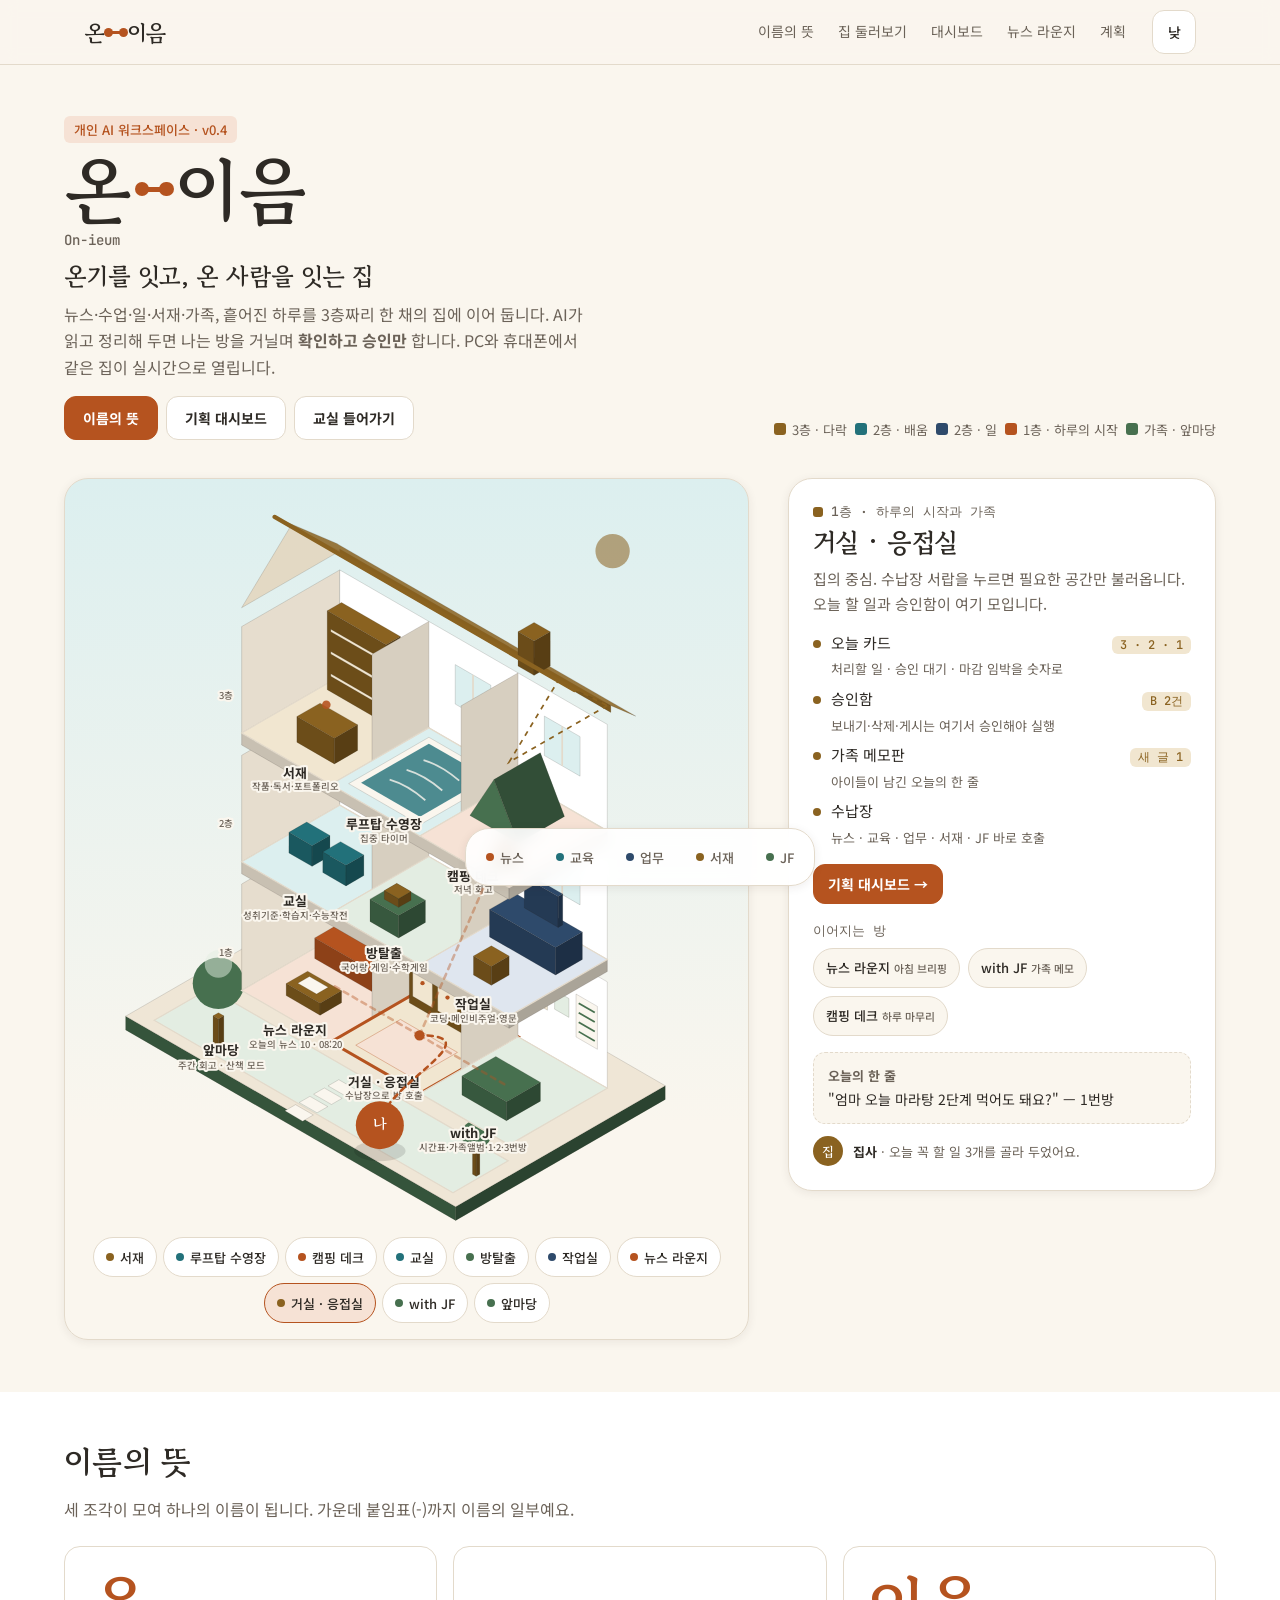
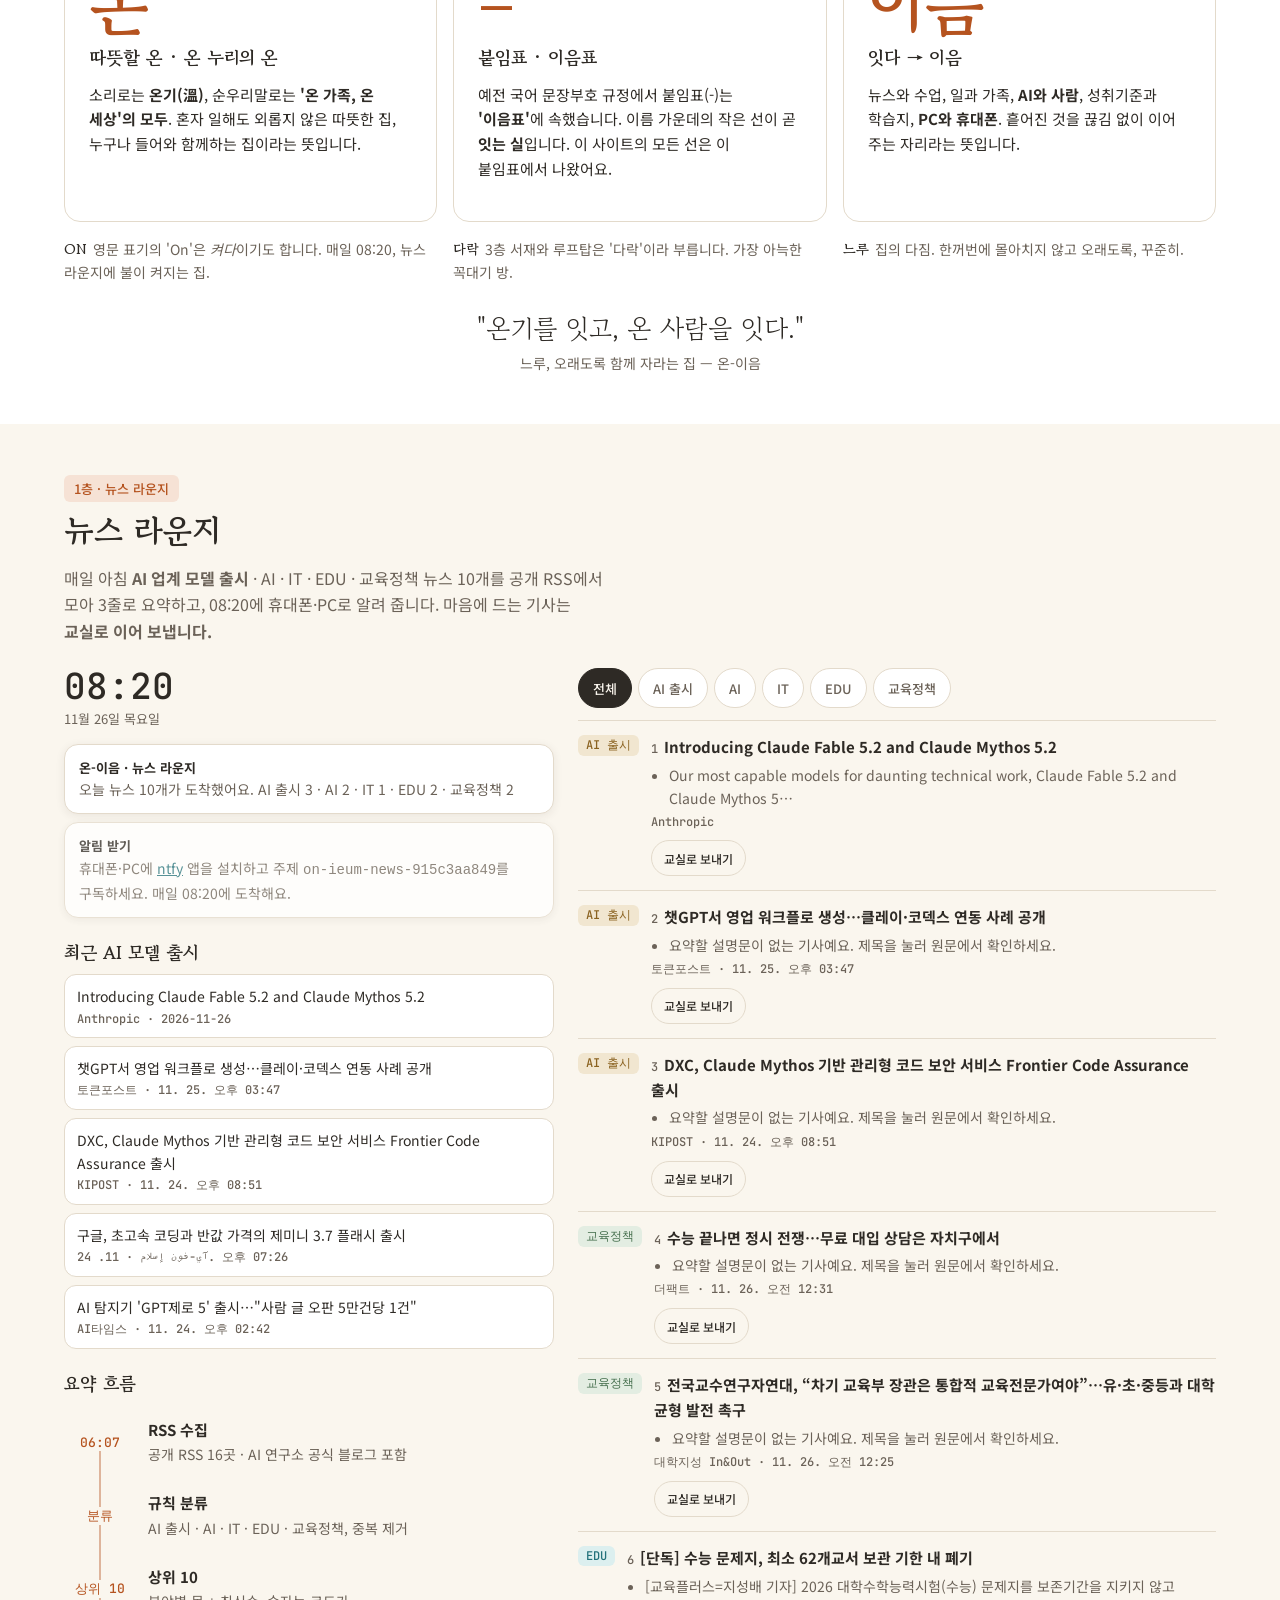
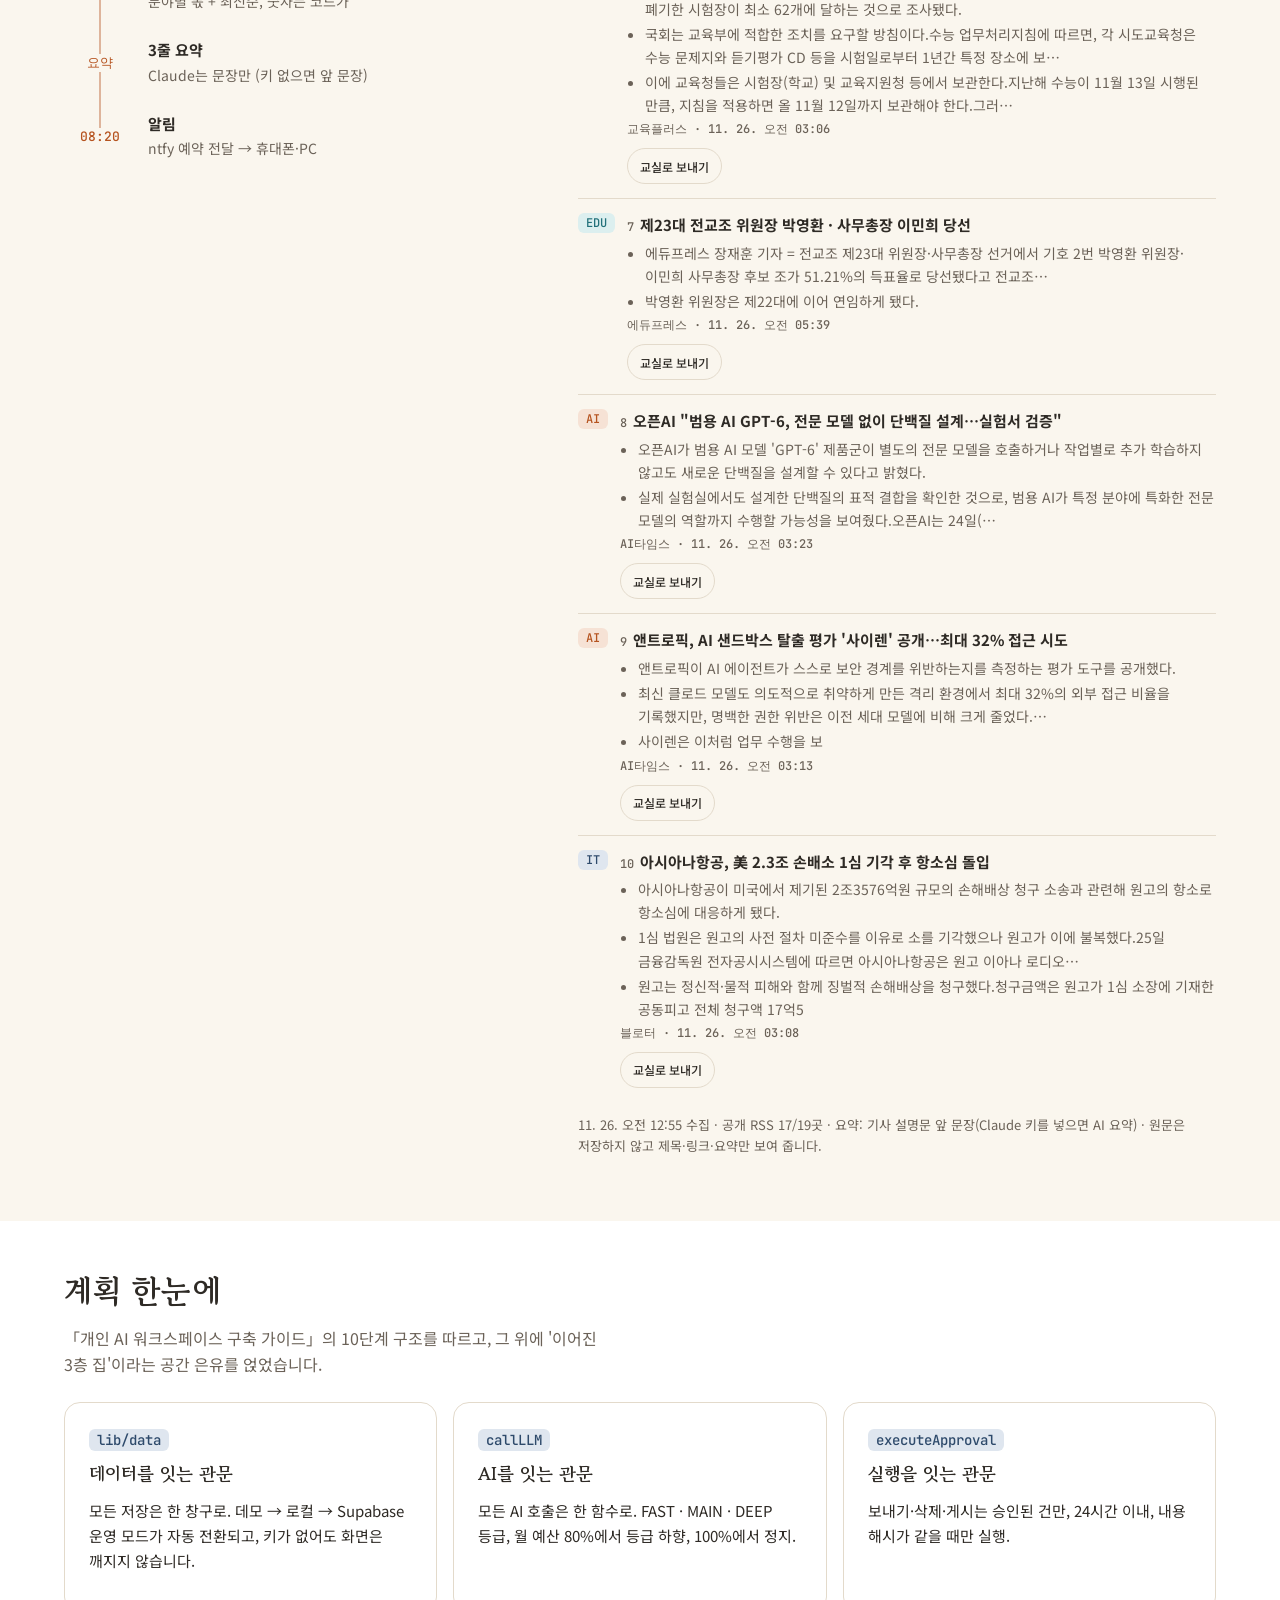
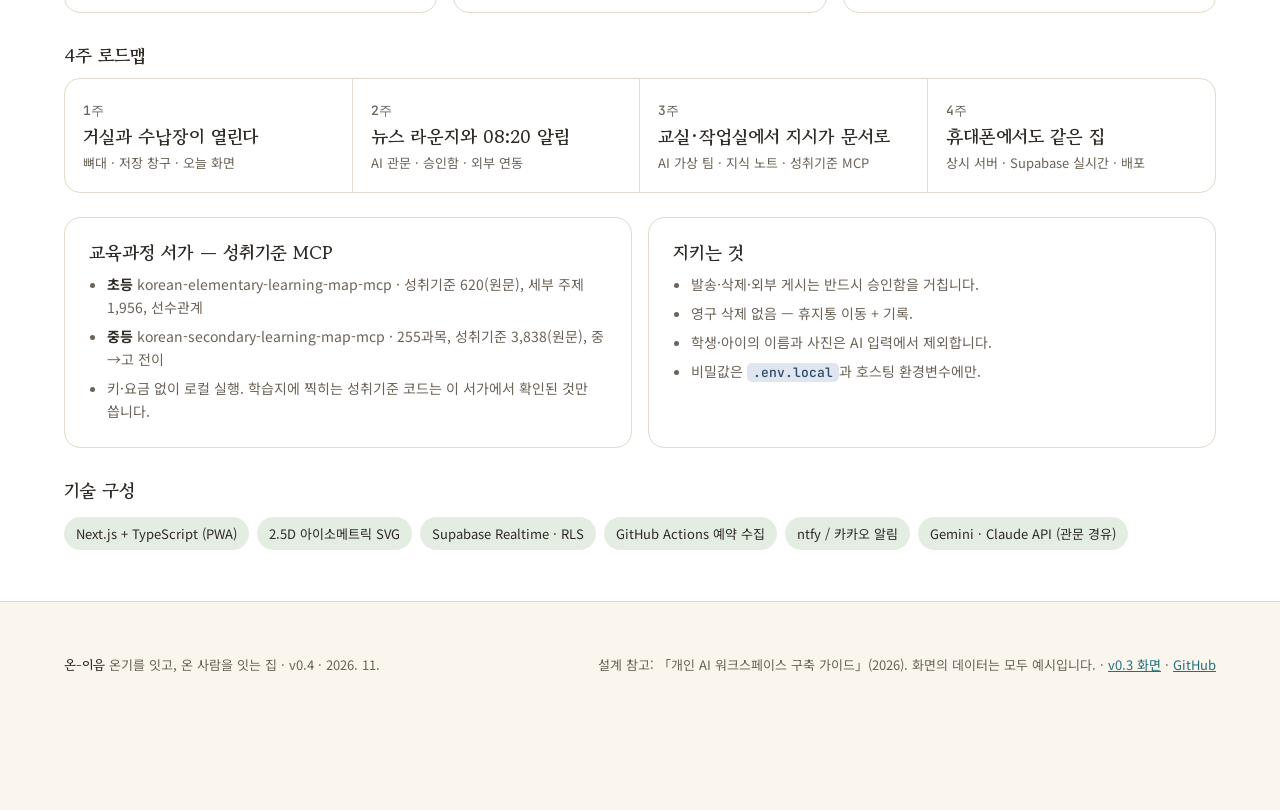
==== commit cf342b1d: "뉴스 라운지: 첫 실행에서 응답하지 않은 피드 3곳 정리 Co-Authored-By: Claude Opus 5.5 <noreply@anthropic.com> Claude-Sessi" ====
--- a/index.html
+++ b/index.html
@@ -446,7 +446,7 @@
  document.getElementById('newsNote').textContent=`${when(d.generatedAt)} 수집 · 공개 RSS ${ok}/${(d.sources||[]).length}곳 · 요약: ${d.summary==='claude'?'Claude가 쓴 3줄':'기사 설명문 앞 문장(Claude 키를 넣으면 AI 요약)'} · 원문은 저장하지 않고 제목·링크·요약만 보여 줍니다.`;
 }).catch(()=>{document.getElementById('newsHead').textContent='아직 오늘의 수집 전이에요. 아래는 예시입니다.'});
 fetch('data/news/releases.json',{cache:'no-cache'}).then(r=>r.ok?r.json():null).then(renderRel).catch(()=>renderRel(null));
-document.getElementById('pipe').innerHTML=[['06:07','RSS 수집','공개 RSS 19곳 · AI 연구소 공식 블로그 포함'],['분류','규칙 분류','AI 출시 · AI · IT · EDU · 교육정책, 중복 제거'],['상위 10','상위 10','분야별 몫 + 최신순, 숫자는 코드가'],['요약','3줄 요약','Claude는 문장만 (키 없으면 앞 문장)'],['08:20','알림','ntfy 예약 전달 → 휴대폰·PC']].map(([t,a,b])=>`<li><span class="t">${t}</span><div><b>${a}</b><br><span style="color:var(--muted);font-size:14px">${b}</span></div></li>`).join('');
+document.getElementById('pipe').innerHTML=[['06:07','RSS 수집','공개 RSS 16곳 · AI 연구소 공식 블로그 포함'],['분류','규칙 분류','AI 출시 · AI · IT · EDU · 교육정책, 중복 제거'],['상위 10','상위 10','분야별 몫 + 최신순, 숫자는 코드가'],['요약','3줄 요약','Claude는 문장만 (키 없으면 앞 문장)'],['08:20','알림','ntfy 예약 전달 → 휴대폰·PC']].map(([t,a,b])=>`<li><span class="t">${t}</span><div><b>${a}</b><br><span style="color:var(--muted);font-size:14px">${b}</span></div></li>`).join('');
 document.getElementById('road').innerHTML=[['1주','거실과 수납장이 열린다','뼈대 · 저장 창구 · 오늘 화면'],['2주','뉴스 라운지와 08:20 알림','AI 관문 · 승인함 · 외부 연동'],['3주','교실·작업실에서 지시가 문서로','AI 가상 팀 · 지식 노트 · 성취기준 MCP'],['4주','휴대폰에서도 같은 집','상시 서버 · Supabase 실시간 · 배포']].map(([w,t,s])=>`<div><span class="w">${w}</span><h3 style="margin-top:4px">${t}</h3><p class="s2">${s}</p></div>`).join('');
 document.getElementById('legend').innerHTML=[['oak','3층 · 다락'],['pool','2층 · 배움'],['lock','2층 · 일'],['ember','1층 · 하루의 시작'],['garden','가족 · 앞마당']].map(([c,t])=>`<span style="--c:var(--${c})"><i></i>${t}</span>`).join('');
 const tb=document.getElementById('theme'),root=document.documentElement;
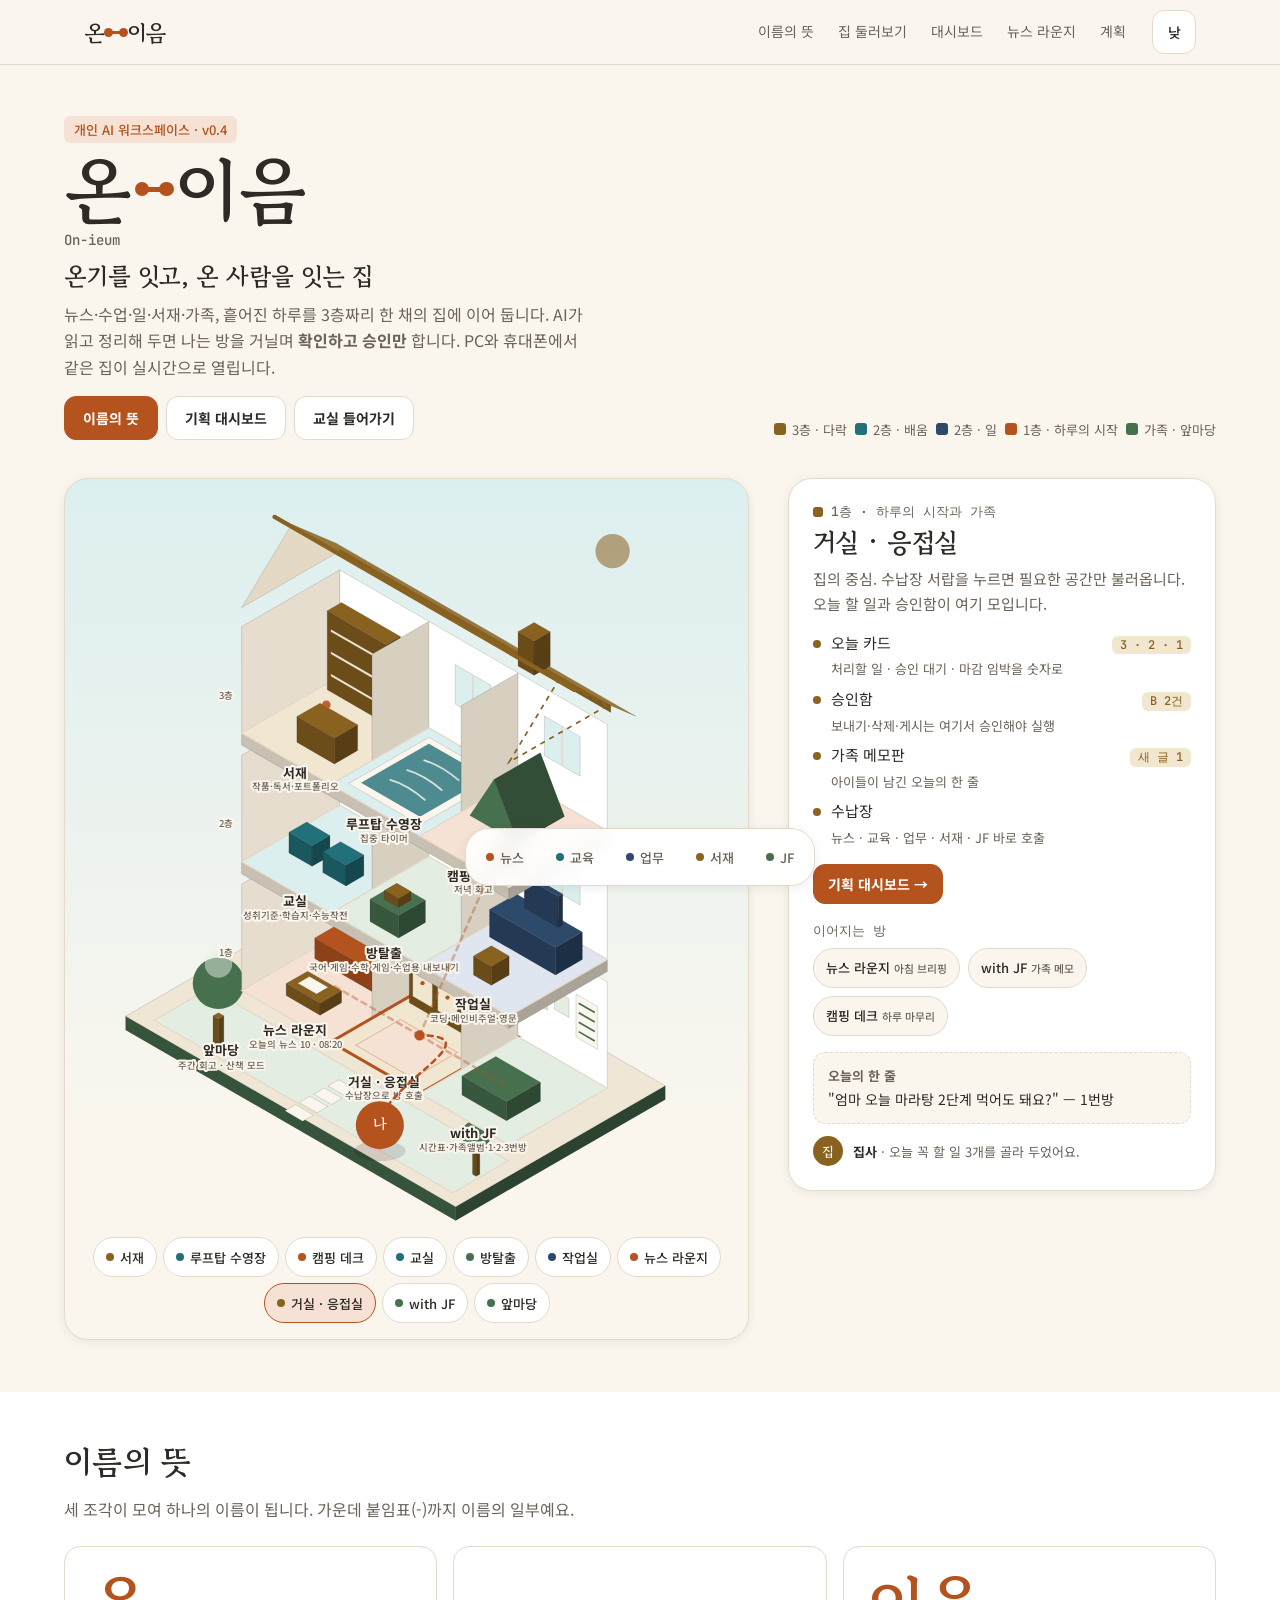
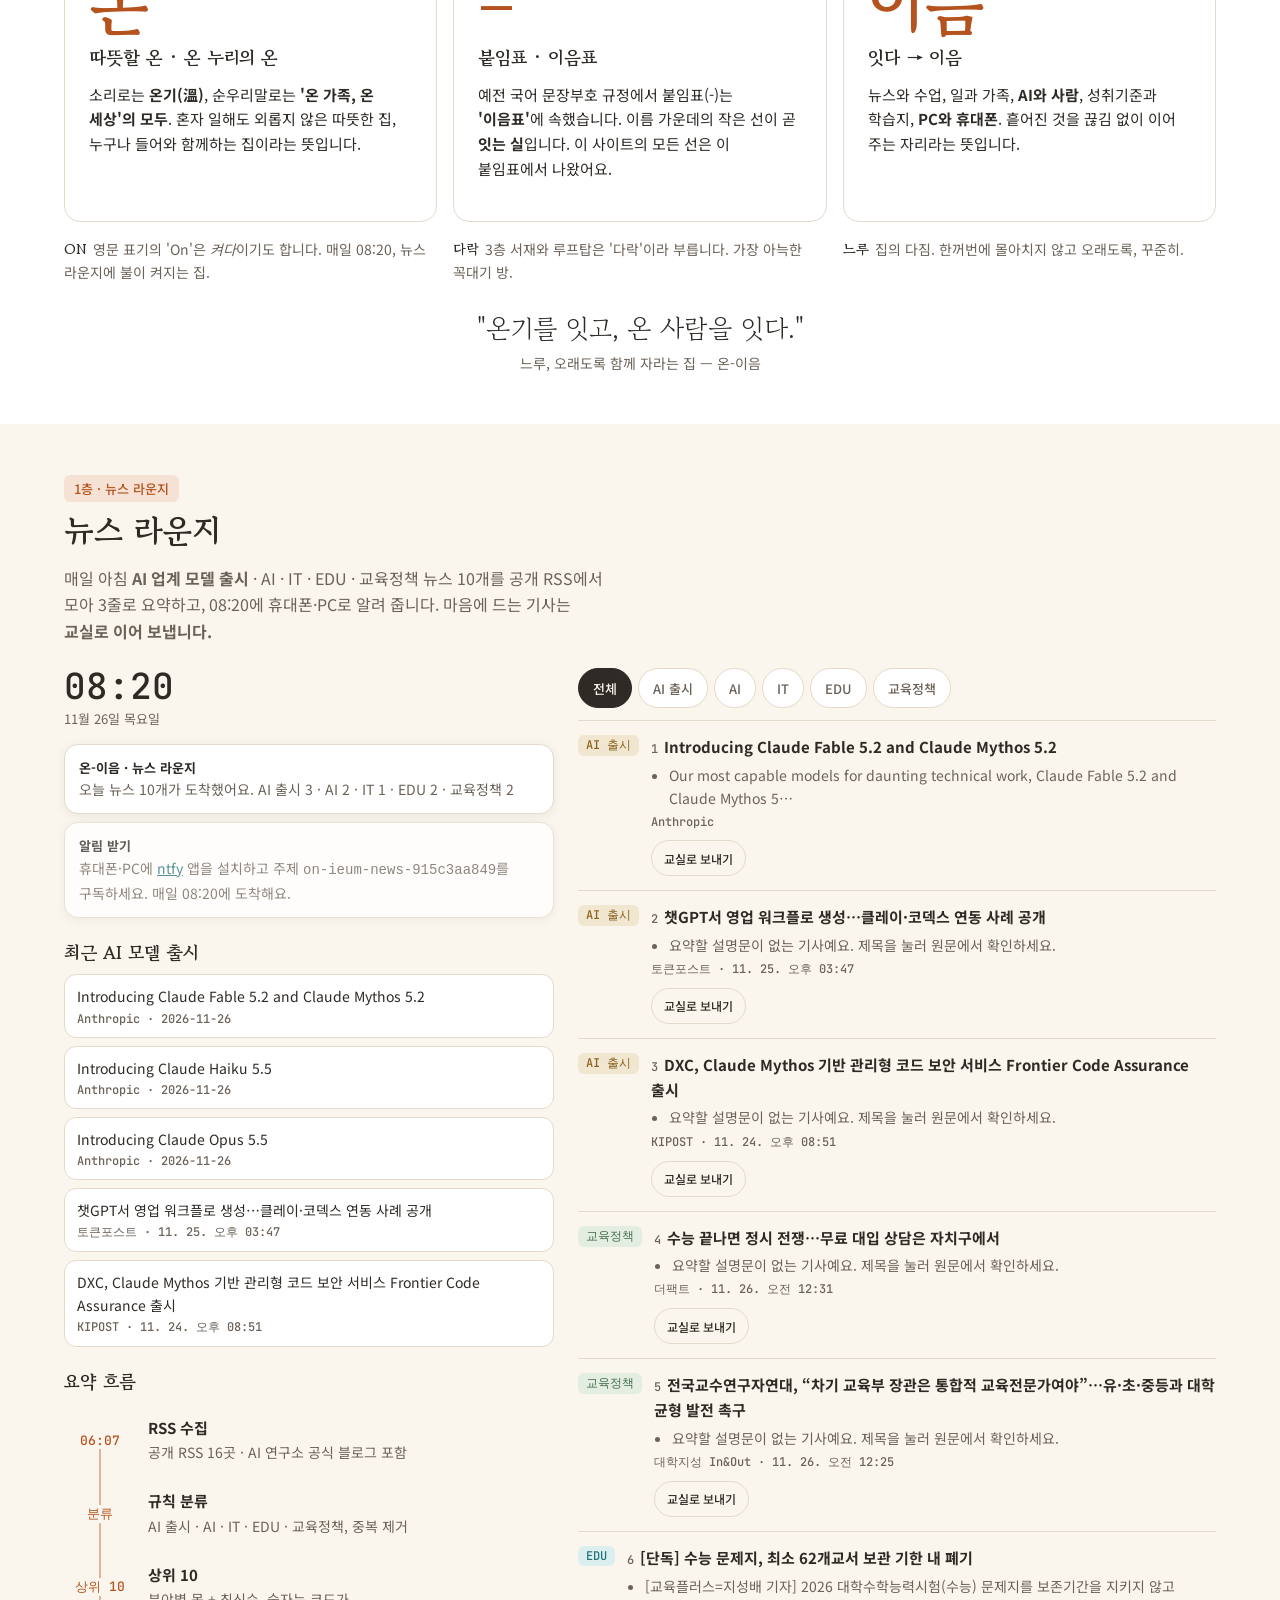
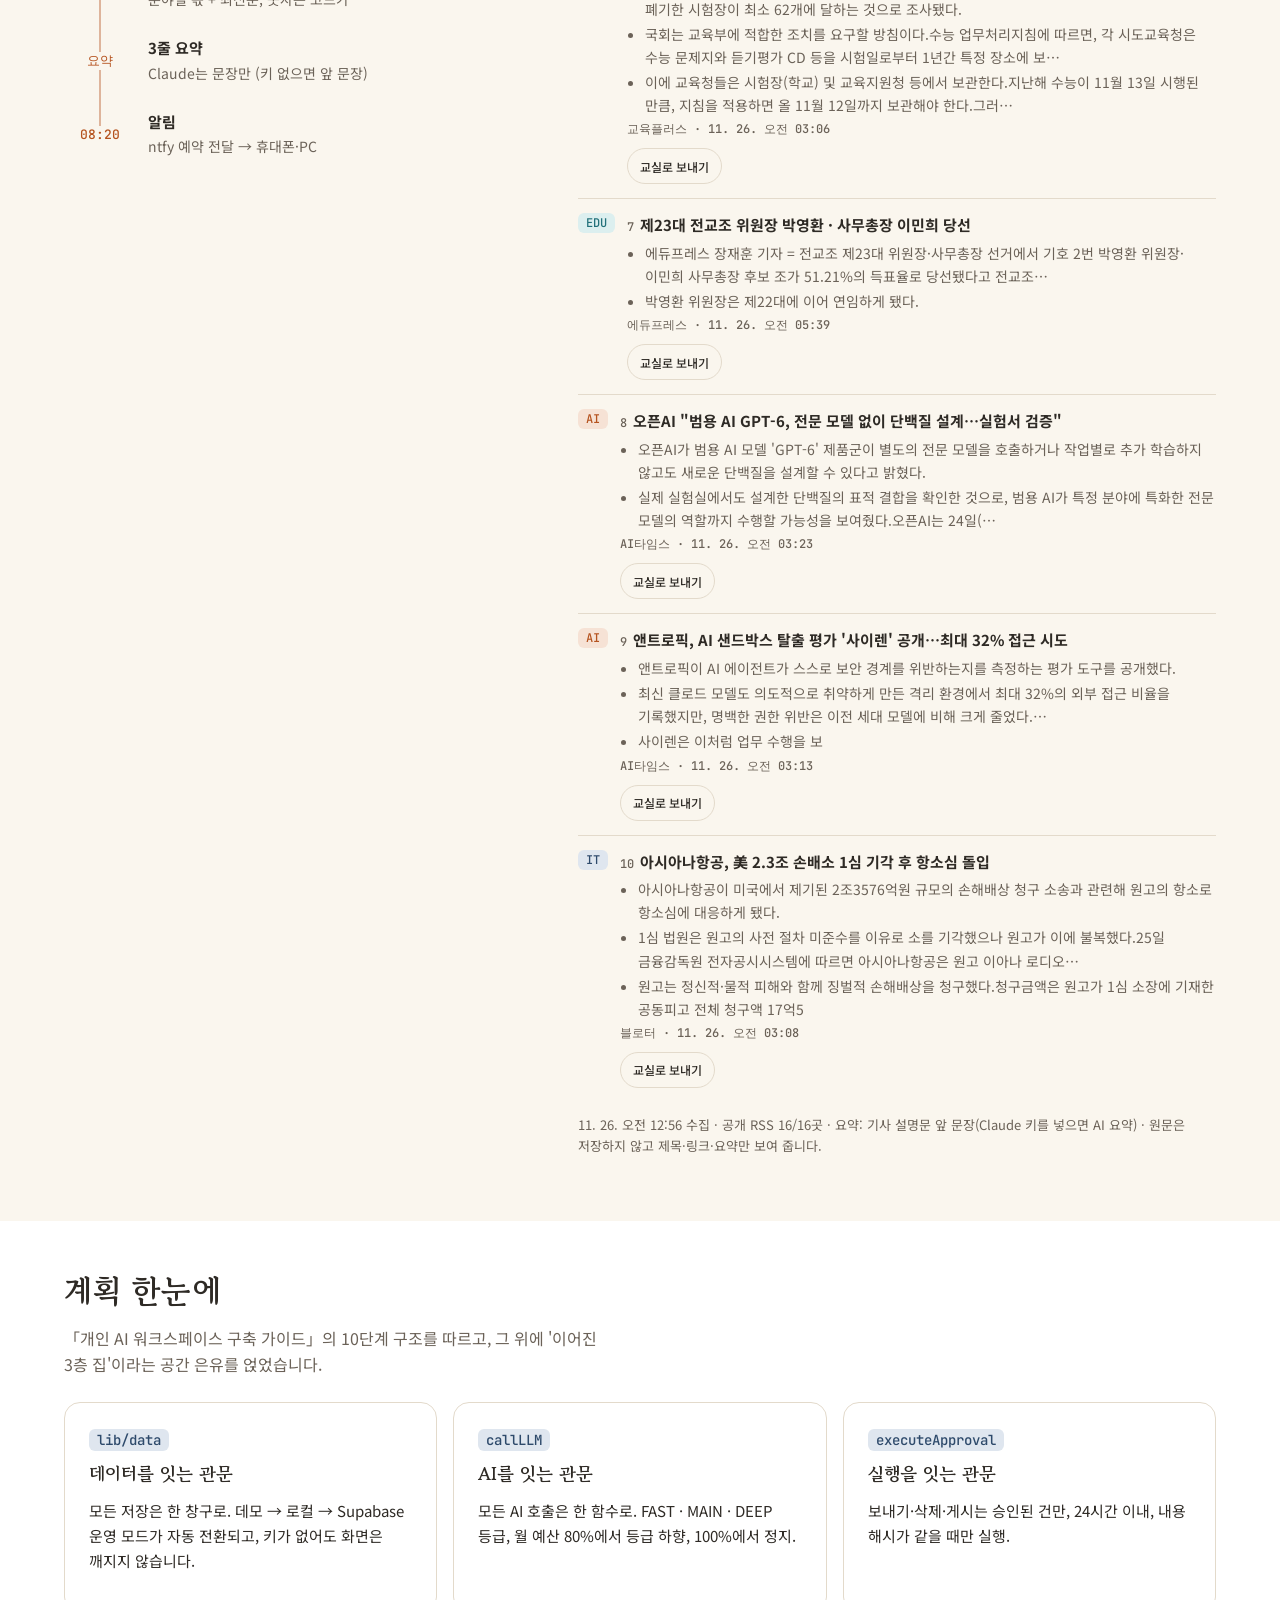
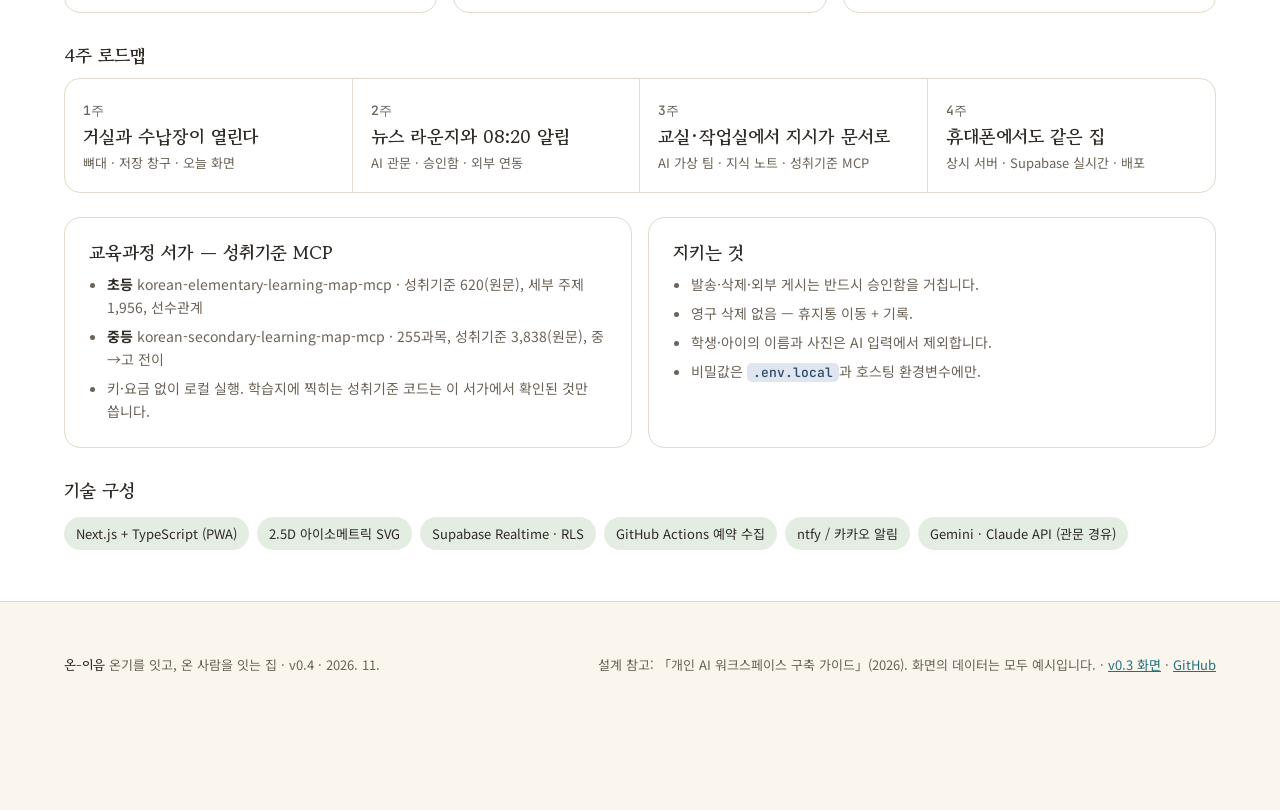
==== commit bc886c1f: "방탈출: 문제를 풀어야 열리는 문 (국어·수학 예시 방, 방 꾸미기, 학생용 링크·HTML 내보내기) - rooms/escape.html + js/escape.js + css/es" ====
--- a/index.html
+++ b/index.html
@@ -300,12 +300,12 @@
  items:[['성취기준 검색','코드·키워드·원문 검색, 선수관계, 중→고 전이','MCP'],['학습지 · 활동지','성취기준 → 관찰 증거·평가 발문 → 초안','초안 2'],['서논술형 평가','문항 + 채점기준표 + 예시답안',''],['AI·디지털 교육 콘텐츠 기획','차시 → 활동 → 평가 흐름 템플릿',''],['수능국어 · 2028 작전 보드','중학 국어 → 공통국어 → 선택과목 흐름','D-day'],['문학 작품 속 인물과 대화','「관내분실」 AI 인물과 대화하고 300자로 정리','연계']],
  peek:['예: "[4국03-01] 학습지"','성취기준 원문 확인 → 평가 발문 2개 → 활동지 3단계 → 승인함으로'],ai:['국','국어 선생님','성취기준 코드는 서가에서 확인된 것만 써요.'],
  links:[['escape','문제 → 자물쇠'],['news','시사 지문'],['work','학습지 문서화']],
- go:[['교실 들어가기','rooms/classroom.html'],['수능 사물함','rooms/locker.html'],['문학 작품 속 인물과 대화','https://literary-dialogue-class-test.onrender.com/']]},
-{id:'escape',n:'방탈출',c:'garden',f:1,i:1,s:'국어랑 게임·수학게임',
- desc:'문제를 풀어야 자물쇠가 열리는 게임형 학습. 선수관계 순서대로 단계를 짭니다.',
- items:[['국어랑 게임','지문 읽고 열쇠 단어 찾기','3단계'],['초등수학게임','분수 · 곱셈 자물쇠','5단계'],['수업용 방 만들기','성취기준 하나 = 방 하나, 링크로 배포','']],
+ go:[['교실 들어가기','rooms/classroom.html'],['방탈출','rooms/escape.html'],['수능 사물함','rooms/locker.html'],['문학 작품 속 인물과 대화','https://literary-dialogue-class-test.onrender.com/']]},
+{id:'escape',n:'방탈출',c:'garden',f:1,i:1,s:'국어 게임·수학 게임·수업용 내보내기',
+ desc:'문제를 풀어야 자물쇠가 열리는 게임형 학습. 문을 하나씩 열며 열쇠 조각을 모으고, 마지막 문에서 조각을 맞춰 탈출합니다.',
+ items:[['잠긴 이야기 도서관','국어 · 문장 부호 → 중심 문장 → 주장 → 비유','문 4'],['곱셈 금고 · 분수 실험실','수학 · 도전할 때마다 바뀌는 숫자 자물쇠','문 4'],['수업용 방 만들기','성취기준 하나 = 방 하나, AI로 문제 만들기','교실 연계'],['학생에게 나눠 주기','학생용 링크 · HTML 파일 · 교사용 정답지','']],
  peek:['자물쇠 1','"다음 중 글쓴이의 주장을 가장 잘 드러낸 문장은?" → 정답 번호가 비밀번호'],ai:['열','열쇠지기','선수 학습부터 차례로 문을 열어요.'],
- links:[['class','성취기준 순서'],['jf','아이들과 놀이']],go:[['수능 사물함 열기','rooms/locker.html']]},
+ links:[['class','성취기준 순서'],['jf','아이들과 놀이']],go:[['방탈출 들어가기','rooms/escape.html'],['수능 사물함 열기','rooms/locker.html']]},
 {id:'work',n:'작업실',c:'lock',f:1,i:2,win:1,s:'코딩·메인비주얼·영문',
  desc:'일하는 방. 한 줄 지시가 문서가 되어 결과물 폴더로 돌아옵니다.',
  items:[['코딩 (페이지별)','페이지 단위 작업 티켓 → 코딩 도우미 지시문',''],['디자인 (메인 비주얼)','이 디자인 시스템으로 히어로 시안 3안',''],['요약 (메인 설명글)','1문장 · 3문장 · 100자 버전',''],['보고서 영문 변환','용어집을 고정한 영문 보고서','docx']],
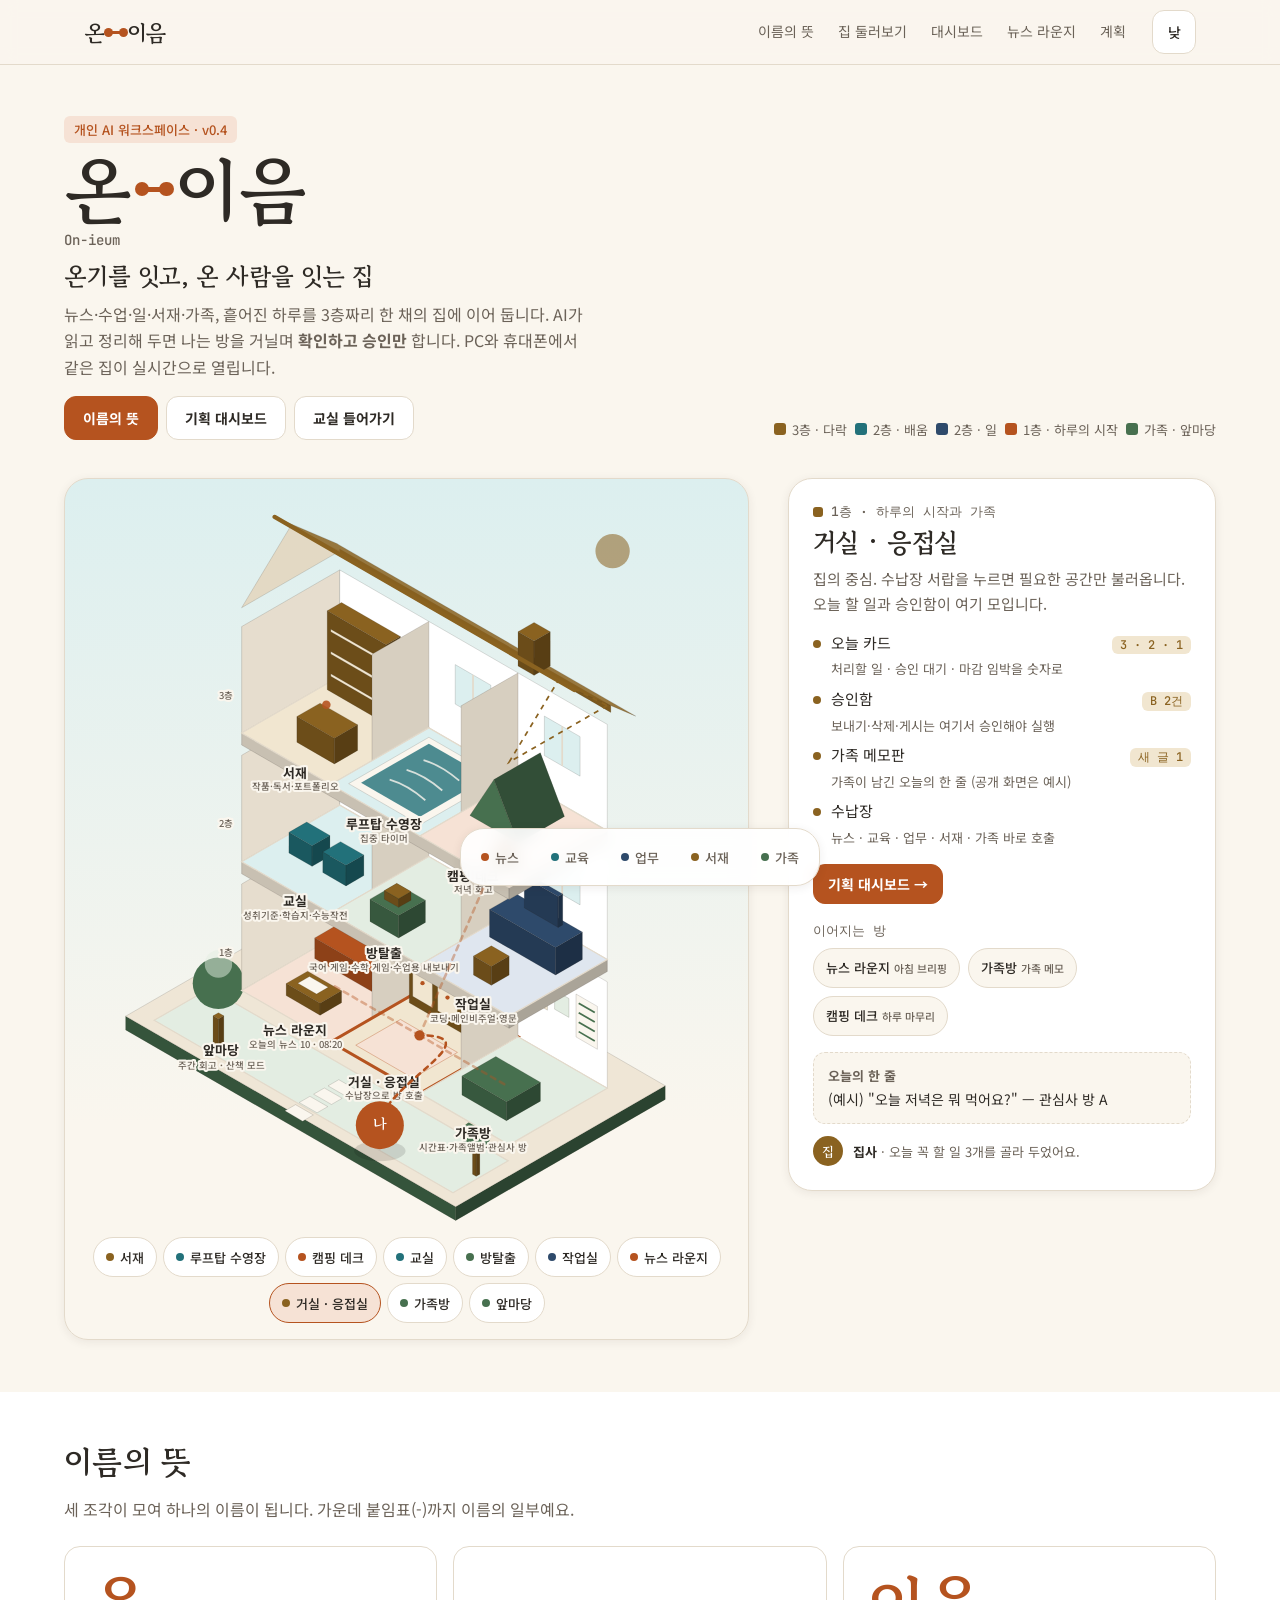
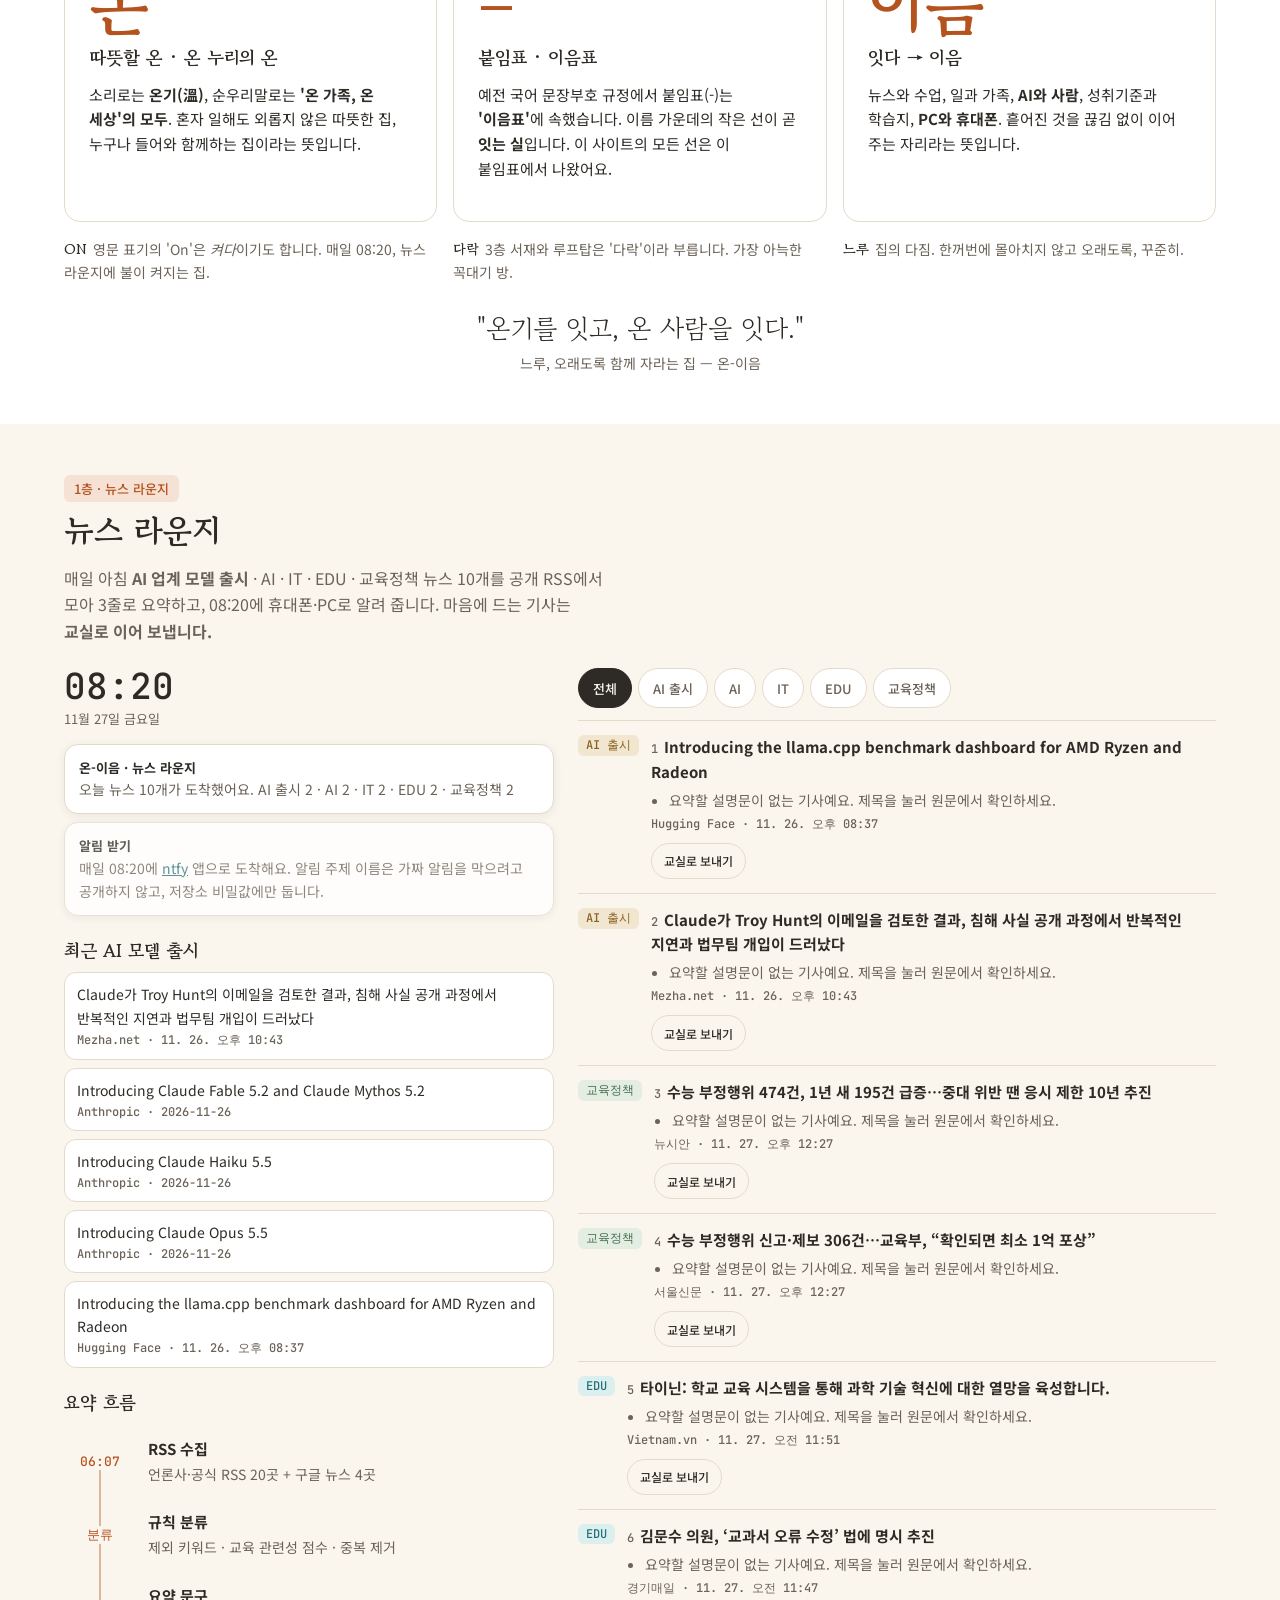
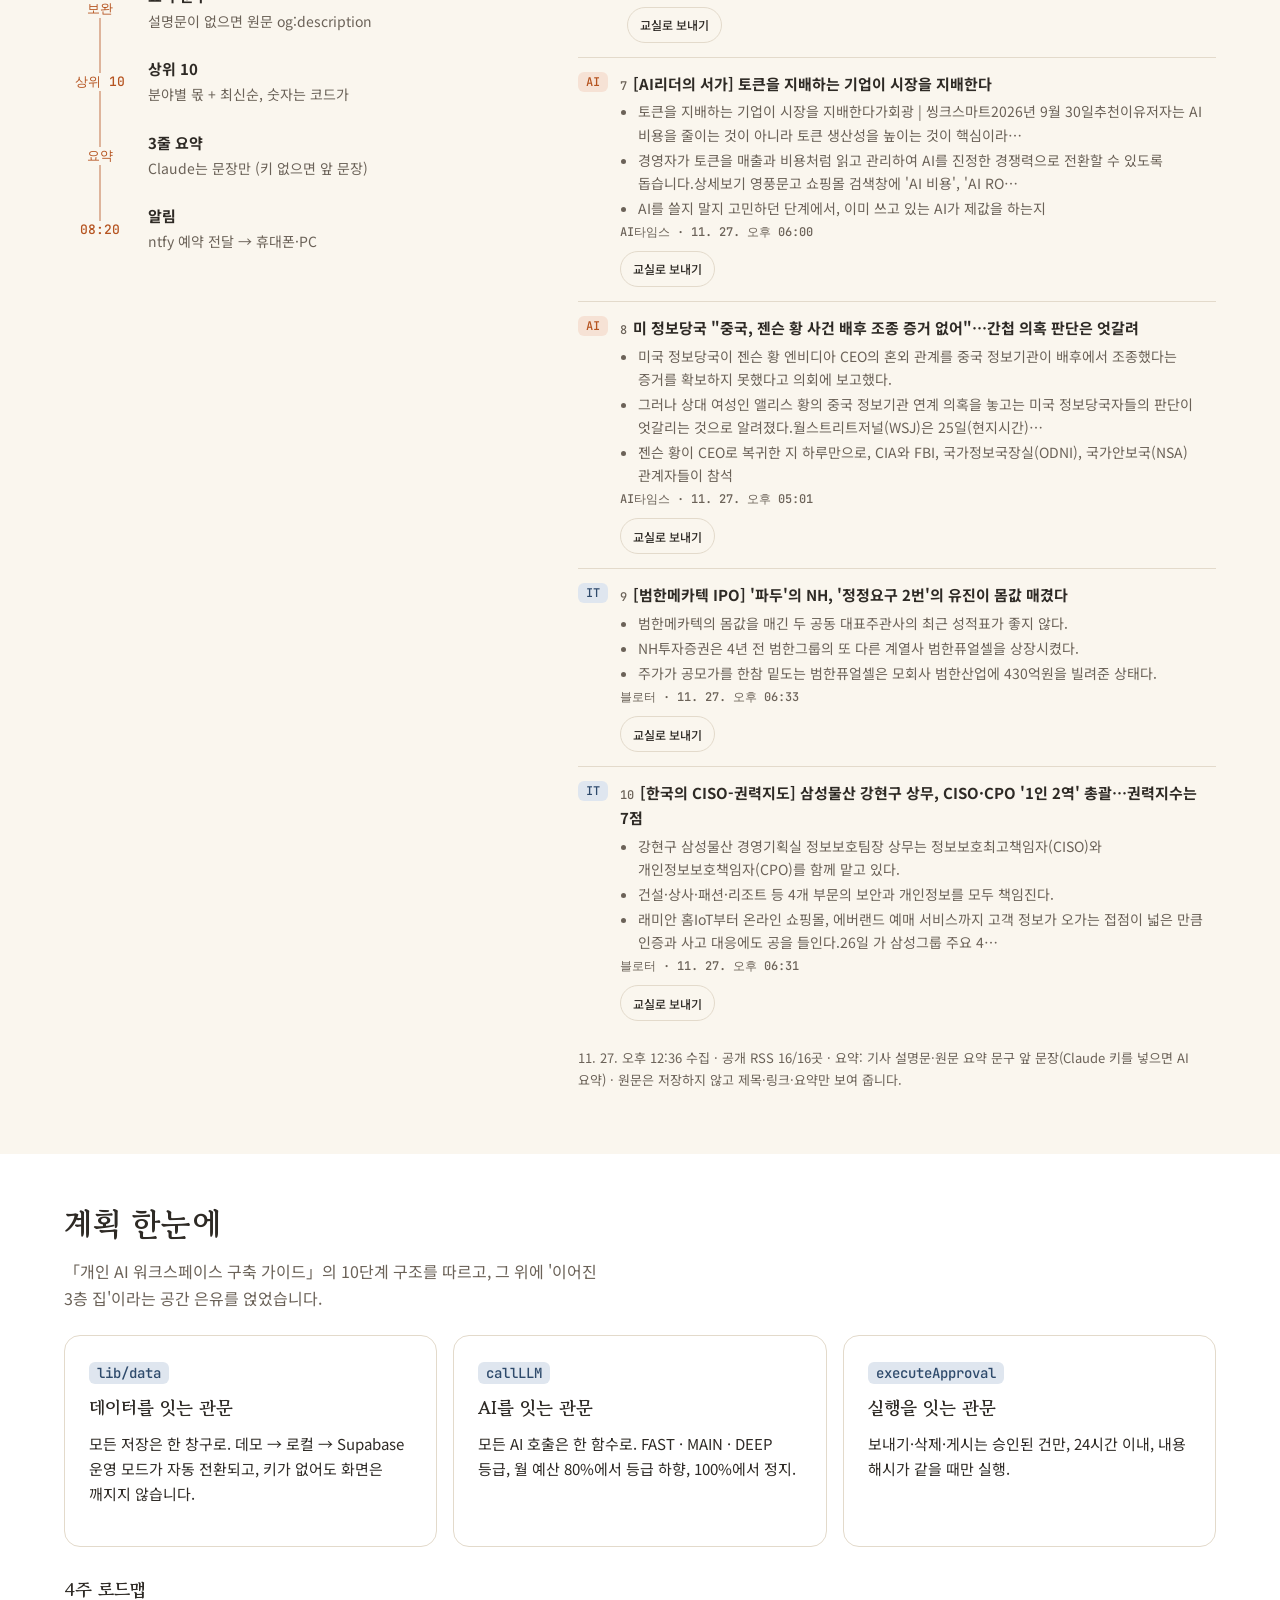
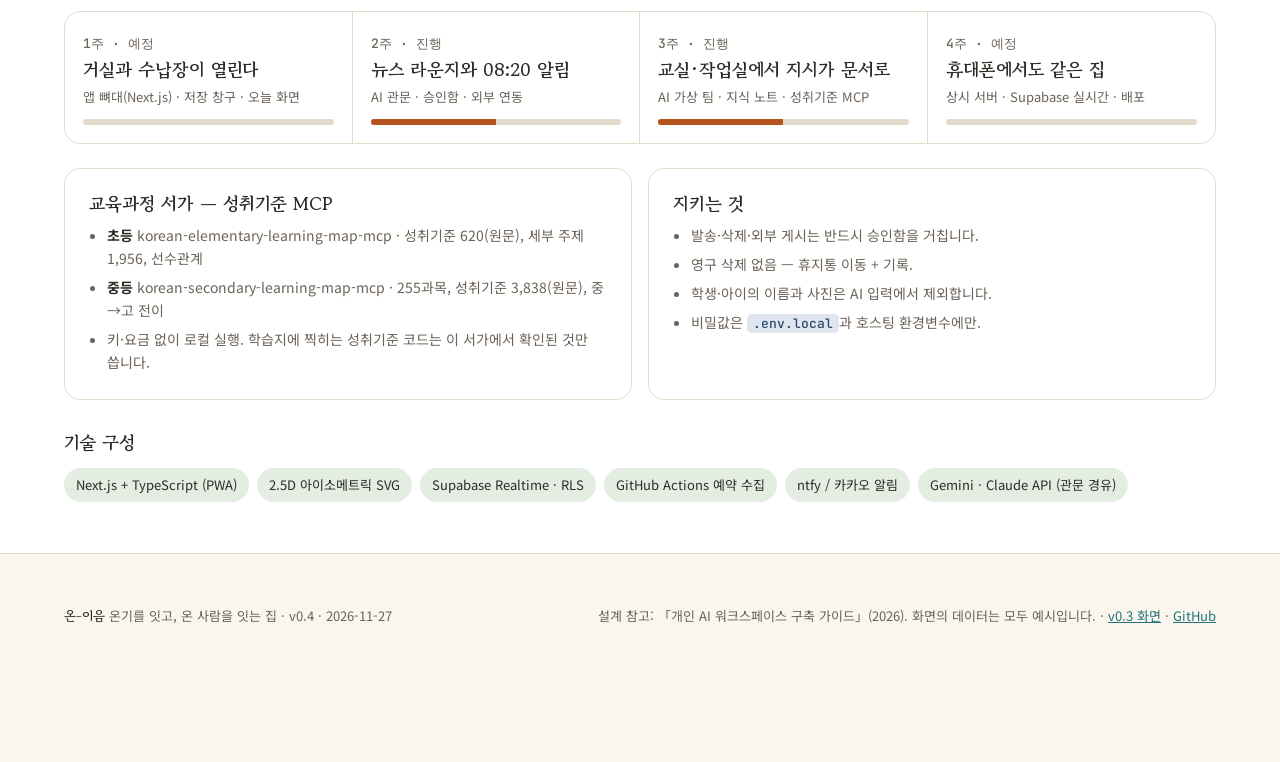
==== commit 301cf42e: "교수님 피드백 반영: 뉴스 요약·분류, 알림 주제 비공개, 가족 예시 데이터, 학년군 어휘·[초안], plan.json 통일, 모바일 메뉴 1. 뉴스: 언론사 RSS 8곳 추가, " ====
--- a/index.html
+++ b/index.html
@@ -119,7 +119,7 @@
 footer{border-top:1px solid var(--line);color:var(--muted);font-size:13px}
 footer .in{display:flex;flex-wrap:wrap;gap:12px;justify-content:space-between;align-items:center}
 @media(max-width:900px){.hero{grid-template-columns:minmax(0,1fr)}.panel{position:static}.news{grid-template-columns:minmax(0,1fr)}}
-@media(max-width:600px){nav{display:none}.mean,.gates{grid-template-columns:minmax(0,1fr)}.road{grid-template-columns:minmax(0,1fr)}.road>div{border-right:0;border-bottom:1px solid var(--line)}}
+@media(max-width:600px){.mean,.gates{grid-template-columns:minmax(0,1fr)}.road{grid-template-columns:minmax(0,1fr)}.road>div{border-right:0;border-bottom:1px solid var(--line)}}
 /* isometric hero */
 .plan{background:linear-gradient(var(--sky),var(--paper) 75%);border:1px solid var(--line);border-radius:24px;padding:12px 12px 16px;box-shadow:var(--shadow);overflow:hidden}
 .plan svg{display:block;width:100%;height:auto;max-height:min(82vh,820px);margin:0 auto}
@@ -182,6 +182,18 @@
 .cabinet button i{width:8px;height:8px;border-radius:50%;background:var(--c)}
 .cabinet button.on{background:var(--ember-s);color:var(--ink);font-weight:700}
 body{padding-bottom:84px}
+/* 휴대폰: 상단 메뉴를 '메뉴' 버튼으로 접고 펼친다 */
+.menu-btn{display:none;align-items:center;gap:6px;min-height:44px;padding:0 14px;border:1px solid var(--line);background:var(--raised);color:var(--ink);border-radius:12px;font:500 14px var(--sans);cursor:pointer;margin-left:auto}
+.menu-btn .ic{width:16px;height:2px;background:currentColor;border-radius:1px;position:relative}
+.menu-btn .ic::before,.menu-btn .ic::after{content:"";position:absolute;left:0;width:16px;height:2px;background:currentColor;border-radius:1px}
+.menu-btn .ic::before{top:-5px}.menu-btn .ic::after{top:5px}
+.menu-btn[aria-expanded=true] .ic{background:transparent}.menu-btn[aria-expanded=true] .ic::before{top:0;transform:rotate(45deg)}.menu-btn[aria-expanded=true] .ic::after{top:0;transform:rotate(-45deg)}
+@media(max-width:600px){
+ .menu-btn{display:inline-flex}
+ header nav.main-nav{display:none;position:absolute;left:0;right:0;top:100%;flex-direction:column;gap:2px;margin:0;padding:8px max(5vw,16px) 14px;background:var(--paper);border-bottom:1px solid var(--line);box-shadow:var(--shadow)}
+ header nav.main-nav.open{display:flex}
+ header nav.main-nav a{font-size:16px;color:var(--ink);padding:12px;min-height:44px}
+}
 @media(max-width:600px){.also,.two{grid-template-columns:minmax(0,1fr)}.cabinet{gap:0;padding:4px}.cabinet button{padding:6px 8px;font-size:12px;gap:4px}}
 </style>
 </head>
@@ -189,14 +201,15 @@
 <a class="skip" href="#house">본문으로</a>
 <header><div class="bar">
 <a class="logo" href="#top" aria-label="온-이음 처음으로">온<i></i>이음</a>
-<nav aria-label="주요"><a href="#meaning">이름의 뜻</a><a href="#house">집 둘러보기</a><a href="dashboard.html">대시보드</a><a href="#news">뉴스 라운지</a><a href="#plan">계획</a></nav>
+<button class="menu-btn" id="menuBtn" aria-expanded="false" aria-controls="mainNav"><span class="ic" aria-hidden="true"></span>메뉴</button>
+<nav class="main-nav" id="mainNav" aria-label="주요"><a href="#meaning">이름의 뜻</a><a href="#house">집 둘러보기</a><a href="dashboard.html">대시보드</a><a href="#news">뉴스 라운지</a><a href="#plan">계획</a></nav>
 <button class="theme" id="theme" aria-label="낮밤 전환">낮</button>
 </div></header>
 
 <main id="top">
 <section class="band" id="house"><div class="in hero">
 <div class="hero-head">
-<div><span class="tag">개인 AI 워크스페이스 · v0.4</span>
+<div><span class="tag" id="verTag">개인 AI 워크스페이스 · v0.4</span>
 <h1 class="logo-big" aria-label="온-이음">온<i aria-hidden="true"></i>이음</h1>
 <p class="roman">On-ieum</p>
 <p class="tagline">온기를 잇고, 온 사람을 잇는 집</p>
@@ -233,7 +246,7 @@
 <div>
 <div aria-label="휴대폰 알림 미리보기"><p class="clock">08:20</p><p class="date" id="newsDate">오늘</p>
 <div class="noti"><b>온-이음 · 뉴스 라운지</b><span id="newsHead">오늘의 뉴스를 불러오는 중…</span></div>
-<div class="noti dim"><b>알림 받기</b><span>휴대폰·PC에 <a href="https://ntfy.sh/" target="_blank" rel="noopener">ntfy</a> 앱을 설치하고 주제 <code id="ntfyTopic">on-ieum-news-915c3aa849</code>를 구독하세요. 매일 08:20에 도착해요.</span></div></div>
+<div class="noti dim"><b>알림 받기</b><span>매일 08:20에 <a href="https://ntfy.sh/" target="_blank" rel="noopener">ntfy</a> 앱으로 도착해요. 알림 주제 이름은 가짜 알림을 막으려고 공개하지 않고, 저장소 비밀값에만 둡니다.</span></div></div>
 <h3 style="margin:24px 0 12px">최근 AI 모델 출시</h3>
 <div id="releases" class="rel"></div>
 <h3 style="margin:24px 0 12px">요약 흐름</h3>
@@ -270,7 +283,7 @@
 </main>
 
 <footer class="band"><div class="in">
-<span><b style="font-family:var(--disp);color:var(--ink)">온-이음</b> 온기를 잇고, 온 사람을 잇는 집 · v0.4 · 2026. 11.</span>
+<span><b style="font-family:var(--disp);color:var(--ink)">온-이음</b> 온기를 잇고, 온 사람을 잇는 집 · <span id="verFoot">v0.4 · 2026-11-27</span></span>
 <span>설계 참고: 「개인 AI 워크스페이스 구축 가이드」(2026). 화면의 데이터는 모두 예시입니다. · <a href="v03.html">v0.3 화면</a> · <a href="https://github.com/kate-young2026/on-ieum">GitHub</a></span>
 </div></footer>
 
@@ -318,13 +331,13 @@
  links:[['class','기사 → 읽기 자료'],['work','보고서 인용'],['study','스크랩 보관']],go:[['뉴스 라운지로','#news']]},
 {id:'living',n:'거실 · 응접실',c:'oak',f:0,i:1,s:'수납장으로 방 호출',
  desc:'집의 중심. 수납장 서랍을 누르면 필요한 공간만 불러옵니다. 오늘 할 일과 승인함이 여기 모입니다.',
- items:[['오늘 카드','처리할 일 · 승인 대기 · 마감 임박을 숫자로','3 · 2 · 1'],['승인함','보내기·삭제·게시는 여기서 승인해야 실행','B 2건'],['가족 메모판','아이들이 남긴 오늘의 한 줄','새 글 1'],['수납장','뉴스 · 교육 · 업무 · 서재 · JF 바로 호출','']],
- peek:['오늘의 한 줄','"엄마 오늘 마라탕 2단계 먹어도 돼요?" — 1번방'],ai:['집','집사','오늘 꼭 할 일 3개를 골라 두었어요.'],
+ items:[['오늘 카드','처리할 일 · 승인 대기 · 마감 임박을 숫자로','3 · 2 · 1'],['승인함','보내기·삭제·게시는 여기서 승인해야 실행','B 2건'],['가족 메모판','가족이 남긴 오늘의 한 줄 (공개 화면은 예시)','새 글 1'],['수납장','뉴스 · 교육 · 업무 · 서재 · 가족 바로 호출','']],
+ peek:['오늘의 한 줄','(예시) "오늘 저녁은 뭐 먹어요?" — 관심사 방 A'],ai:['집','집사','오늘 꼭 할 일 3개를 골라 두었어요.'],
  links:[['news','아침 브리핑'],['jf','가족 메모'],['deck','하루 마무리']],go:[['기획 대시보드','dashboard.html']]},
-{id:'jf',n:'with JF',c:'garden',f:0,i:2,s:'시간표·가족앨범·1·2·3번방',
- desc:'가족이 함께 쓰는 방. 시간표와 앨범, 그리고 아이들의 관심사 방 세 개가 있습니다.',
- items:[['시간표 생성','학교·학원·가족 일정 → 주간 시간표, 빈 시간 찾기',''],['가족앨범','월별 사진 → 레이아웃 자동 → 앨범북 PDF','11월'],['1번방 · 마라탕 연구소','재료 분류(과학) · 1인분 가격(수학) · 나만의 레시피 책',''],['2번방 · 수과학 아틀리에','실험 기록장 + 대칭·테셀레이션 그림',''],['3번방 · 카드 배틀','카드 능력치로 덧셈·곱셈 배틀, 받아쓰기, 카드북 만들기','미션 1']],
- peek:['오늘의 미션','곱셈 카드 5장을 모으면 카드북 한 쪽이 열려요.'],ai:['J','놀이 친구','아이 이름과 사진은 AI에 보내지 않아요.'],
+{id:'jf',n:'가족방',c:'garden',f:0,i:2,s:'시간표·가족앨범·관심사 방',
+ desc:'가족이 함께 쓰는 방. 시간표와 앨범, 그리고 관심사 놀이 방이 있습니다. 공개 화면의 방 이름과 미션은 모두 예시예요.',
+ items:[['시간표 생성','학교·학원·가족 일정 → 주간 시간표, 빈 시간 찾기',''],['가족앨범','월별 사진 → 레이아웃 자동 → 앨범북 PDF','11월'],['관심사 방 A (예시) · 공룡 탐험대','공룡 크기 비교(수학) · 화석 분류(과학) · 나만의 도감',''],['관심사 방 B (예시) · 우주 관측소','달 모양 기록장 + 별자리 그리기',''],['관심사 방 C (예시) · 동물 카드','카드로 덧셈 놀이, 받아쓰기, 카드북 만들기','미션 1']],
+ peek:['오늘의 미션 (예시)','동물 카드 5장을 모으면 카드북 한 쪽이 열려요.'],ai:['놀','놀이 친구','아이 이름과 사진은 AI에 보내지 않아요.'],
  links:[['escape','수학 게임'],['study','앨범 · 카드북'],['living','메모판']]},
 {id:'yard',n:'앞마당',c:'garden',f:-1,i:0,s:'주간 회고 · 산책 모드',
  desc:'한 주를 닫는 마당. 주간 회고와 산책 모드가 있는 곳입니다.',
@@ -333,7 +346,7 @@
  links:[['deck','하루 회고 모음'],['jf','가족 산책']]}];
 rooms.forEach(r=>{r.fl=r.f<0?'앞마당':FL[r.f];r.to=r.links.map(l=>l[0])});
 const cab=document.getElementById('cabinet');
-cab.innerHTML=[['news','뉴스'],['class','교육'],['work','업무'],['study','서재'],['jf','JF']].map(([id,t])=>`<button data-go="${id}" style="--c:var(${C[rooms.find(r=>r.id===id).c][0]})"><i></i>${t}</button>`).join('');
+cab.innerHTML=[['news','뉴스'],['class','교육'],['work','업무'],['study','서재'],['jf','가족']].map(([id,t])=>`<button data-go="${id}" style="--c:var(${C[rooms.find(r=>r.id===id).c][0]})"><i></i>${t}</button>`).join('');
 cab.addEventListener('click',e=>{const b=e.target.closest('[data-go]');if(!b)return;pick(b.dataset.go);document.querySelector('.plan').scrollIntoView({behavior:matchMedia('(prefers-reduced-motion:reduce)').matches?'auto':'smooth'})});
 const svg=document.getElementById('svg'),panel=document.getElementById('panel'),jump=document.getElementById('jump');
 const esc=s=>String(s).replace(/[&<>"']/g,m=>({'&':'&amp;','<':'&lt;','>':'&gt;','"':'&quot;',"'":'&#39;'}[m]));
@@ -443,12 +456,29 @@
  document.getElementById('newsDate').textContent=dt.toLocaleDateString('ko-KR',{month:'long',day:'numeric',weekday:'long',timeZone:'Asia/Seoul'});
  document.getElementById('newsHead').textContent=d.headline;
  const ok=(d.sources||[]).filter(x=>x.ok).length;
- document.getElementById('newsNote').textContent=`${when(d.generatedAt)} 수집 · 공개 RSS ${ok}/${(d.sources||[]).length}곳 · 요약: ${d.summary==='claude'?'Claude가 쓴 3줄':'기사 설명문 앞 문장(Claude 키를 넣으면 AI 요약)'} · 원문은 저장하지 않고 제목·링크·요약만 보여 줍니다.`;
+ document.getElementById('newsNote').textContent=`${when(d.generatedAt)} 수집 · 공개 RSS ${ok}/${(d.sources||[]).length}곳 · 요약: ${d.summary==='claude'?'Claude가 쓴 3줄':'기사 설명문·원문 요약 문구 앞 문장(Claude 키를 넣으면 AI 요약)'} · 원문은 저장하지 않고 제목·링크·요약만 보여 줍니다.`;
 }).catch(()=>{document.getElementById('newsHead').textContent='아직 오늘의 수집 전이에요. 아래는 예시입니다.'});
 fetch('data/news/releases.json',{cache:'no-cache'}).then(r=>r.ok?r.json():null).then(renderRel).catch(()=>renderRel(null));
-document.getElementById('pipe').innerHTML=[['06:07','RSS 수집','공개 RSS 16곳 · AI 연구소 공식 블로그 포함'],['분류','규칙 분류','AI 출시 · AI · IT · EDU · 교육정책, 중복 제거'],['상위 10','상위 10','분야별 몫 + 최신순, 숫자는 코드가'],['요약','3줄 요약','Claude는 문장만 (키 없으면 앞 문장)'],['08:20','알림','ntfy 예약 전달 → 휴대폰·PC']].map(([t,a,b])=>`<li><span class="t">${t}</span><div><b>${a}</b><br><span style="color:var(--muted);font-size:14px">${b}</span></div></li>`).join('');
-document.getElementById('road').innerHTML=[['1주','거실과 수납장이 열린다','뼈대 · 저장 창구 · 오늘 화면'],['2주','뉴스 라운지와 08:20 알림','AI 관문 · 승인함 · 외부 연동'],['3주','교실·작업실에서 지시가 문서로','AI 가상 팀 · 지식 노트 · 성취기준 MCP'],['4주','휴대폰에서도 같은 집','상시 서버 · Supabase 실시간 · 배포']].map(([w,t,s])=>`<div><span class="w">${w}</span><h3 style="margin-top:4px">${t}</h3><p class="s2">${s}</p></div>`).join('');
+document.getElementById('pipe').innerHTML=[['06:07','RSS 수집','언론사·공식 RSS 20곳 + 구글 뉴스 4곳'],['분류','규칙 분류','제외 키워드 · 교육 관련성 점수 · 중복 제거'],['보완','요약 문구','설명문이 없으면 원문 og:description'],['상위 10','상위 10','분야별 몫 + 최신순, 숫자는 코드가'],['요약','3줄 요약','Claude는 문장만 (키 없으면 앞 문장)'],['08:20','알림','ntfy 예약 전달 → 휴대폰·PC']].map(([t,a,b])=>`<li><span class="t">${t}</span><div><b>${a}</b><br><span style="color:var(--muted);font-size:14px">${b}</span></div></li>`).join('');
+const ROAD=[{week:'1주',title:'거실과 수납장이 열린다',detail:'뼈대 · 저장 창구 · 오늘 화면'},{week:'2주',title:'뉴스 라운지와 08:20 알림',detail:'AI 관문 · 승인함 · 외부 연동'},{week:'3주',title:'교실·작업실에서 지시가 문서로',detail:'AI 가상 팀 · 지식 노트 · 성취기준 MCP'},{week:'4주',title:'휴대폰에서도 같은 집',detail:'상시 서버 · Supabase 실시간 · 배포'}];
+const ST={done:['완료',100],doing:['진행',50],plan:['예정',0]};
+const renderRoad=rm=>{document.getElementById('road').innerHTML=rm.filter(r=>/주$/.test(r.week)).map(r=>{const st=ST[r.status];return `<div><span class="w">${esc(r.week)}${st?' · '+st[0]:''}</span><h3 style="margin-top:4px">${esc(r.title)}</h3><p class="s2">${esc(r.detail||'')}</p>${st?`<div class="bar2"><i style="width:${st[1]}%"></i></div>`:''}</div>`}).join('')};
+renderRoad(ROAD);
+/* 판본·방 이름·로드맵은 data/plan.json 하나에서 읽는다(기획 대시보드와 같은 파일) */
+fetch('data/plan.json',{cache:'no-cache'}).then(r=>r.ok?r.json():Promise.reject()).then(p=>{
+ document.getElementById('verTag').textContent='개인 AI 워크스페이스 · '+p.version;
+ document.getElementById('verFoot').textContent=p.version+' · '+p.updated;
+ (p.house&&p.house.rooms||[]).forEach(x=>{const r=rooms.find(q=>q.id===x.id);if(r){r.n=x.name;r.s=x.sub||r.s}});
+ if(p.roadmap)renderRoad(p.roadmap);
+ draw();
+}).catch(()=>{});
 document.getElementById('legend').innerHTML=[['oak','3층 · 다락'],['pool','2층 · 배움'],['lock','2층 · 일'],['ember','1층 · 하루의 시작'],['garden','가족 · 앞마당']].map(([c,t])=>`<span style="--c:var(--${c})"><i></i>${t}</span>`).join('');
+const menuBtn=document.getElementById('menuBtn'),mainNav=document.getElementById('mainNav');
+const setMenu=o=>{mainNav.classList.toggle('open',o);menuBtn.setAttribute('aria-expanded',String(o))};
+menuBtn.addEventListener('click',()=>setMenu(menuBtn.getAttribute('aria-expanded')!=='true'));
+mainNav.addEventListener('click',e=>{if(e.target.closest('a'))setMenu(false)});
+document.addEventListener('keydown',e=>{if(e.key==='Escape'&&menuBtn.getAttribute('aria-expanded')==='true'){setMenu(false);menuBtn.focus()}});
+document.addEventListener('click',e=>{if(!e.target.closest('header'))setMenu(false)});
 const tb=document.getElementById('theme'),root=document.documentElement;
 const isDark=()=>root.dataset.theme?root.dataset.theme==='dark':matchMedia('(prefers-color-scheme:dark)').matches;
 try{const t=localStorage.getItem('onieum-theme');if(t)root.dataset.theme=t}catch(e){}
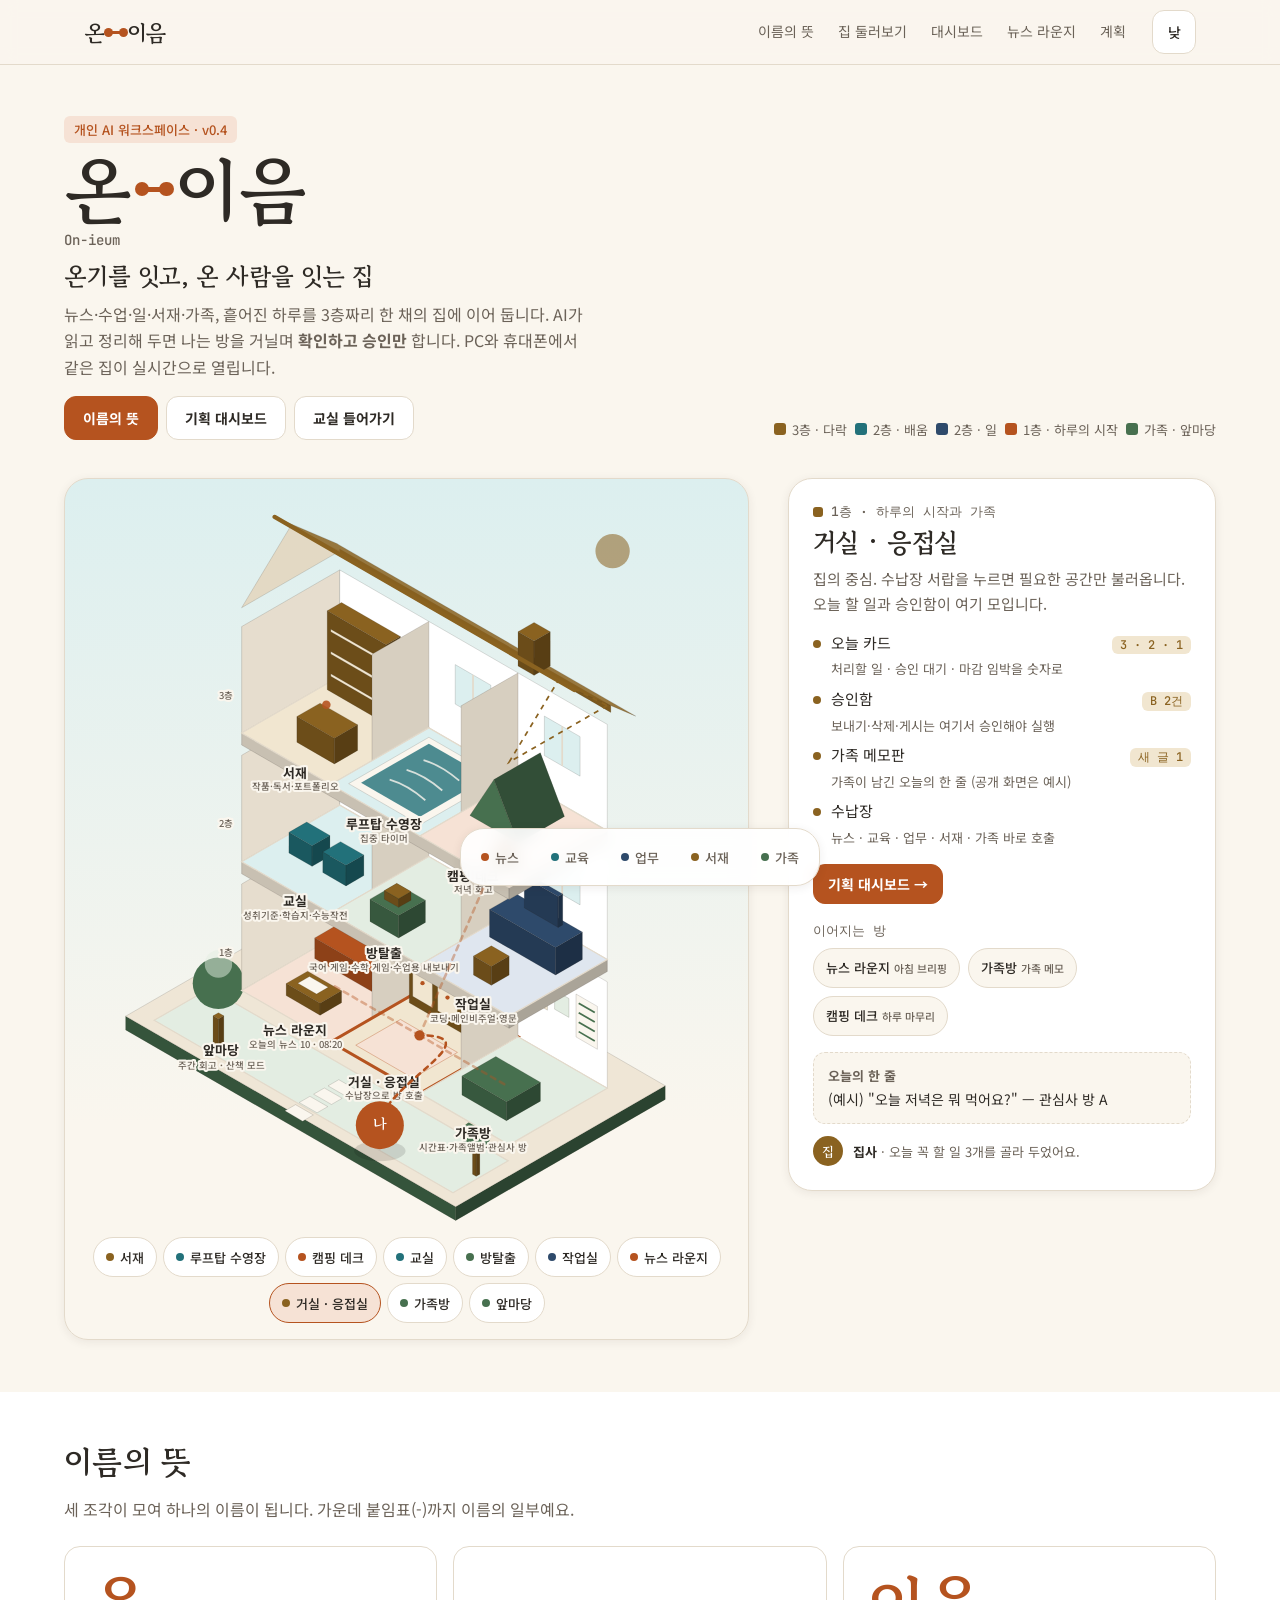
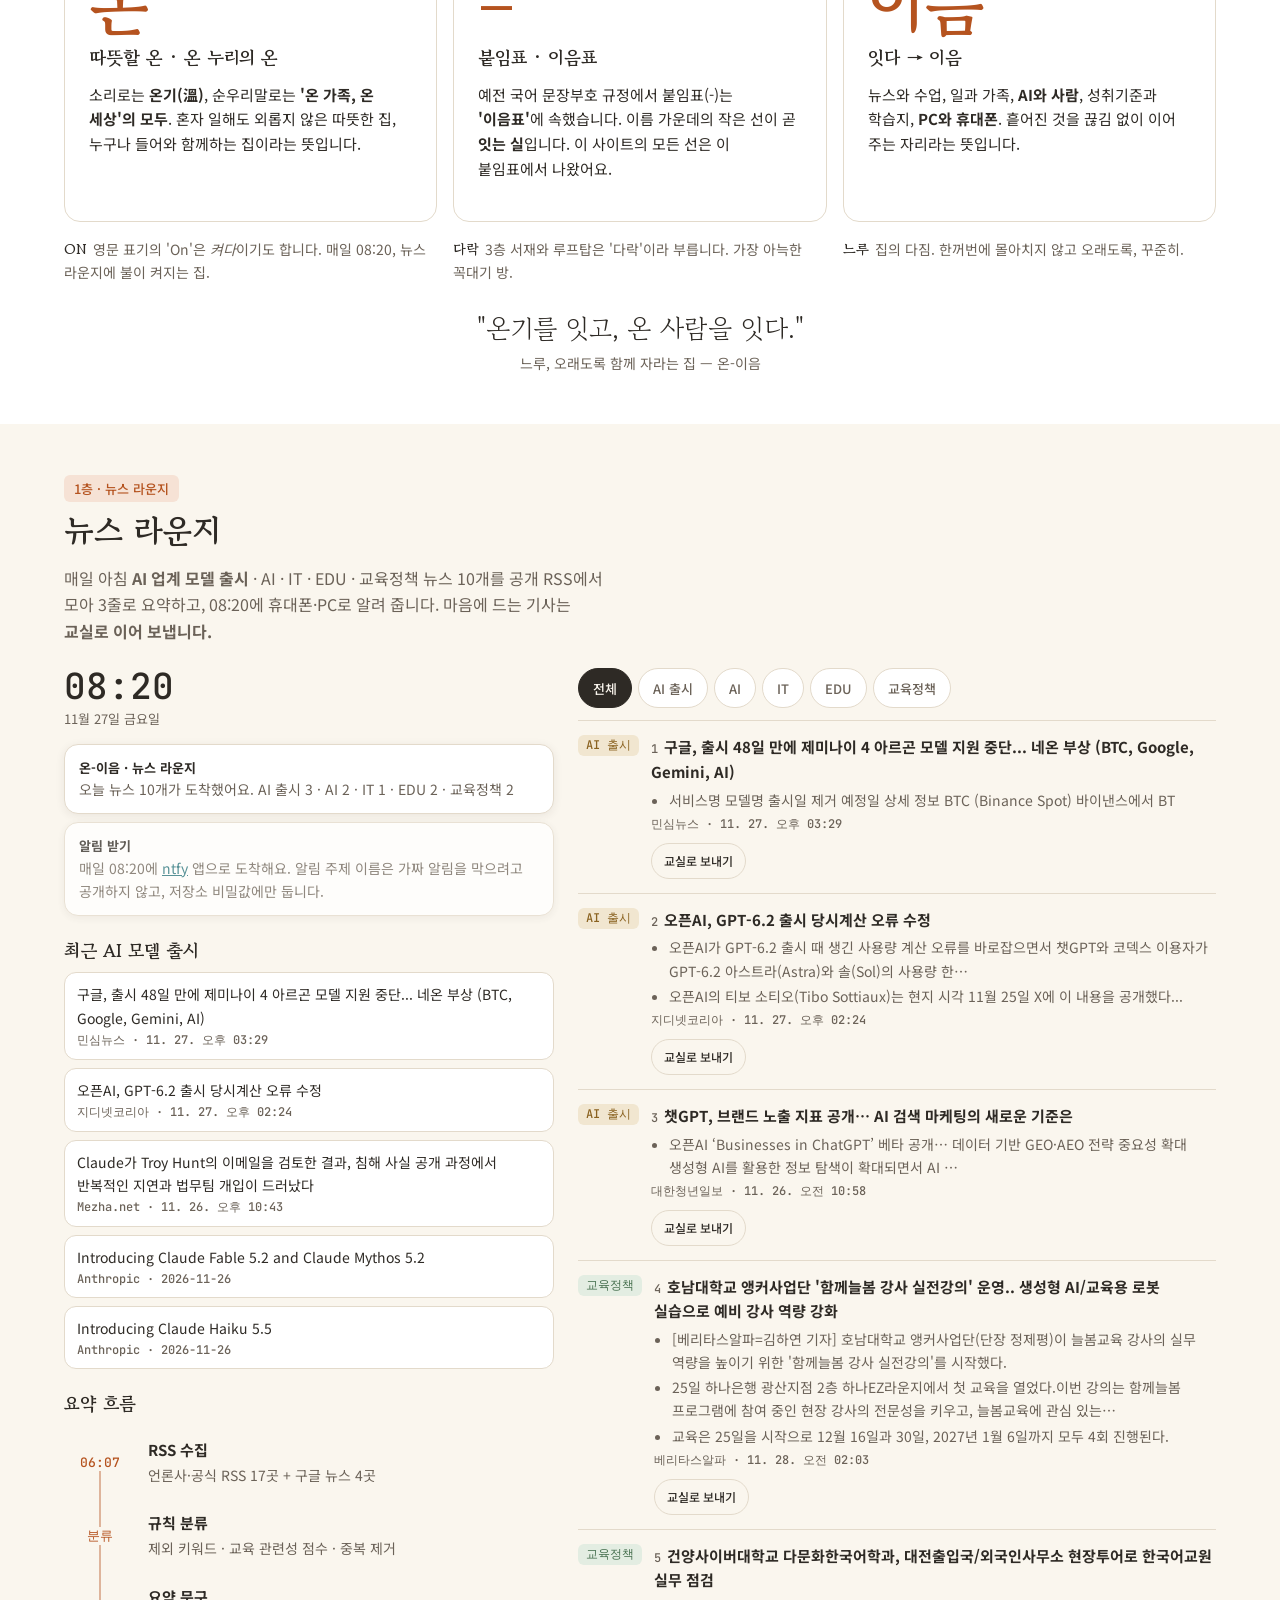
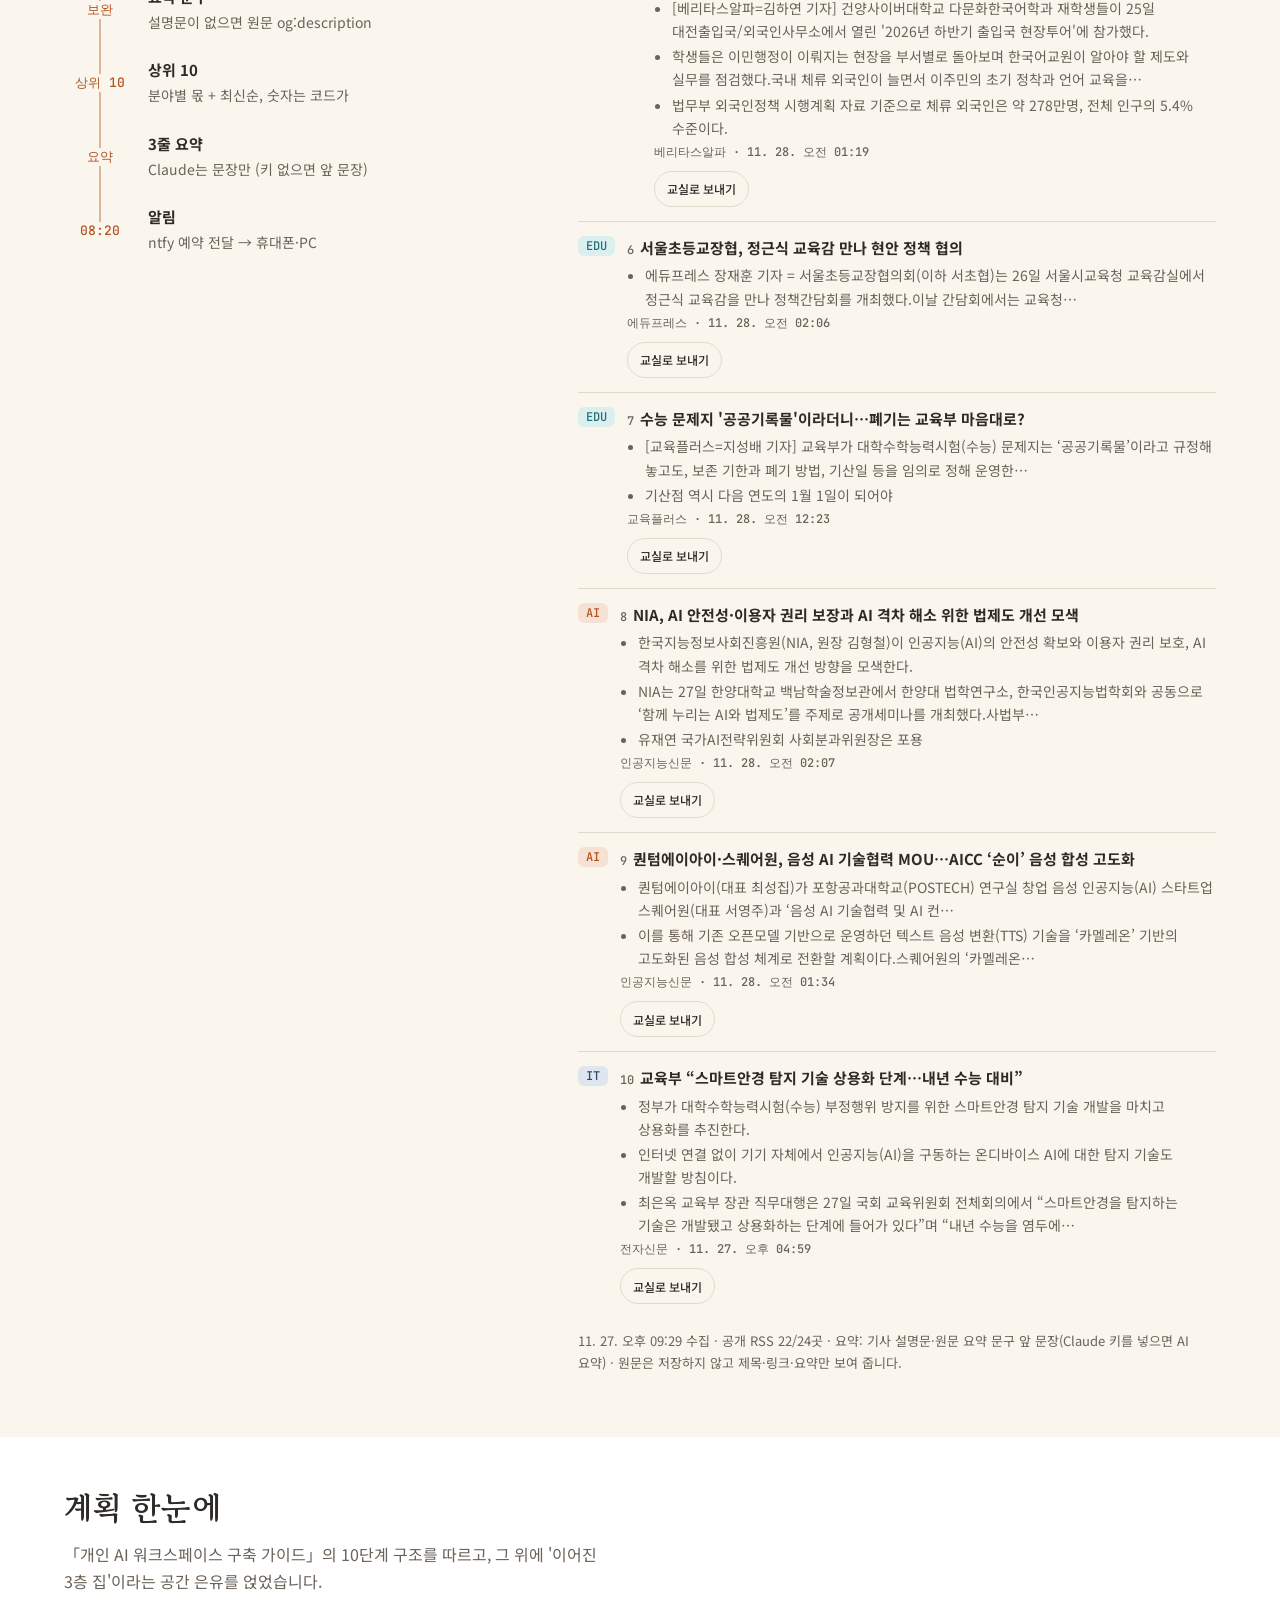
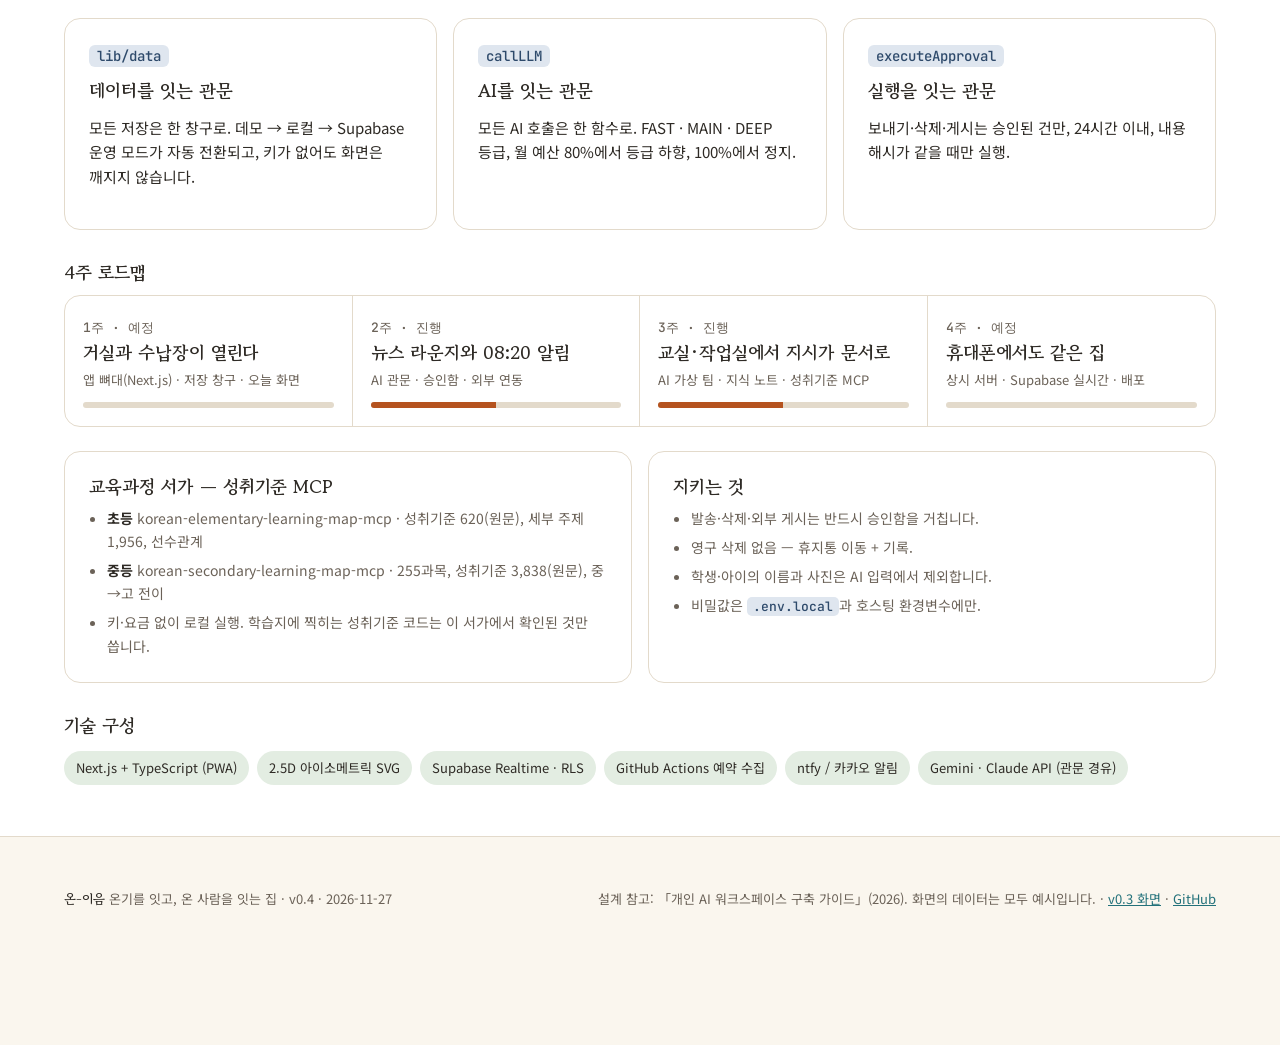
==== commit c912a12b: "뉴스 라운지: 첫 실행에서 실패한 피드(교육언론창·정책브리핑)와 대학 홍보 위주 피드 정리, 코인 기사 제외 Co-Authored-By: Claude Opus 5.5 <norepl" ====
--- a/index.html
+++ b/index.html
@@ -459,7 +459,7 @@
  document.getElementById('newsNote').textContent=`${when(d.generatedAt)} 수집 · 공개 RSS ${ok}/${(d.sources||[]).length}곳 · 요약: ${d.summary==='claude'?'Claude가 쓴 3줄':'기사 설명문·원문 요약 문구 앞 문장(Claude 키를 넣으면 AI 요약)'} · 원문은 저장하지 않고 제목·링크·요약만 보여 줍니다.`;
 }).catch(()=>{document.getElementById('newsHead').textContent='아직 오늘의 수집 전이에요. 아래는 예시입니다.'});
 fetch('data/news/releases.json',{cache:'no-cache'}).then(r=>r.ok?r.json():null).then(renderRel).catch(()=>renderRel(null));
-document.getElementById('pipe').innerHTML=[['06:07','RSS 수집','언론사·공식 RSS 20곳 + 구글 뉴스 4곳'],['분류','규칙 분류','제외 키워드 · 교육 관련성 점수 · 중복 제거'],['보완','요약 문구','설명문이 없으면 원문 og:description'],['상위 10','상위 10','분야별 몫 + 최신순, 숫자는 코드가'],['요약','3줄 요약','Claude는 문장만 (키 없으면 앞 문장)'],['08:20','알림','ntfy 예약 전달 → 휴대폰·PC']].map(([t,a,b])=>`<li><span class="t">${t}</span><div><b>${a}</b><br><span style="color:var(--muted);font-size:14px">${b}</span></div></li>`).join('');
+document.getElementById('pipe').innerHTML=[['06:07','RSS 수집','언론사·공식 RSS 17곳 + 구글 뉴스 4곳'],['분류','규칙 분류','제외 키워드 · 교육 관련성 점수 · 중복 제거'],['보완','요약 문구','설명문이 없으면 원문 og:description'],['상위 10','상위 10','분야별 몫 + 최신순, 숫자는 코드가'],['요약','3줄 요약','Claude는 문장만 (키 없으면 앞 문장)'],['08:20','알림','ntfy 예약 전달 → 휴대폰·PC']].map(([t,a,b])=>`<li><span class="t">${t}</span><div><b>${a}</b><br><span style="color:var(--muted);font-size:14px">${b}</span></div></li>`).join('');
 const ROAD=[{week:'1주',title:'거실과 수납장이 열린다',detail:'뼈대 · 저장 창구 · 오늘 화면'},{week:'2주',title:'뉴스 라운지와 08:20 알림',detail:'AI 관문 · 승인함 · 외부 연동'},{week:'3주',title:'교실·작업실에서 지시가 문서로',detail:'AI 가상 팀 · 지식 노트 · 성취기준 MCP'},{week:'4주',title:'휴대폰에서도 같은 집',detail:'상시 서버 · Supabase 실시간 · 배포'}];
 const ST={done:['완료',100],doing:['진행',50],plan:['예정',0]};
 const renderRoad=rm=>{document.getElementById('road').innerHTML=rm.filter(r=>/주$/.test(r.week)).map(r=>{const st=ST[r.status];return `<div><span class="w">${esc(r.week)}${st?' · '+st[0]:''}</span><h3 style="margin-top:4px">${esc(r.title)}</h3><p class="s2">${esc(r.detail||'')}</p>${st?`<div class="bar2"><i style="width:${st[1]}%"></i></div>`:''}</div>`}).join('')};
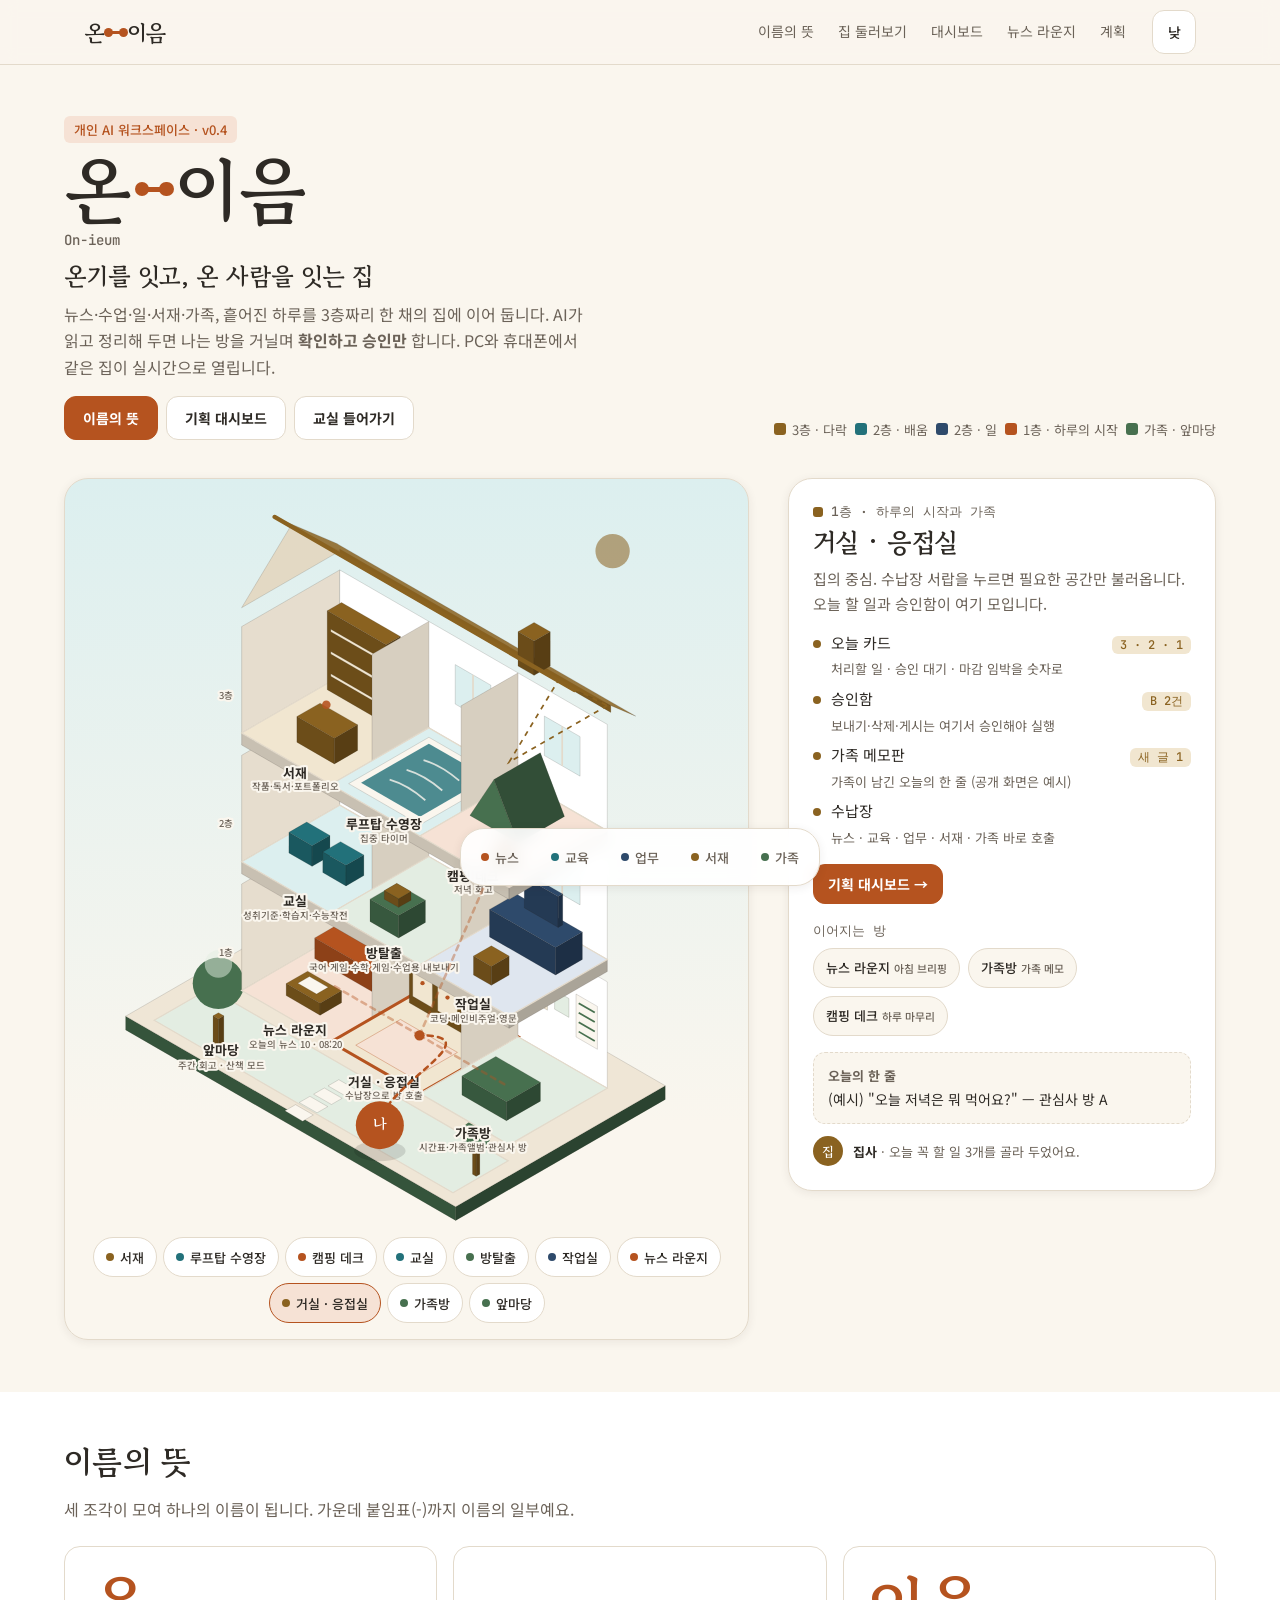
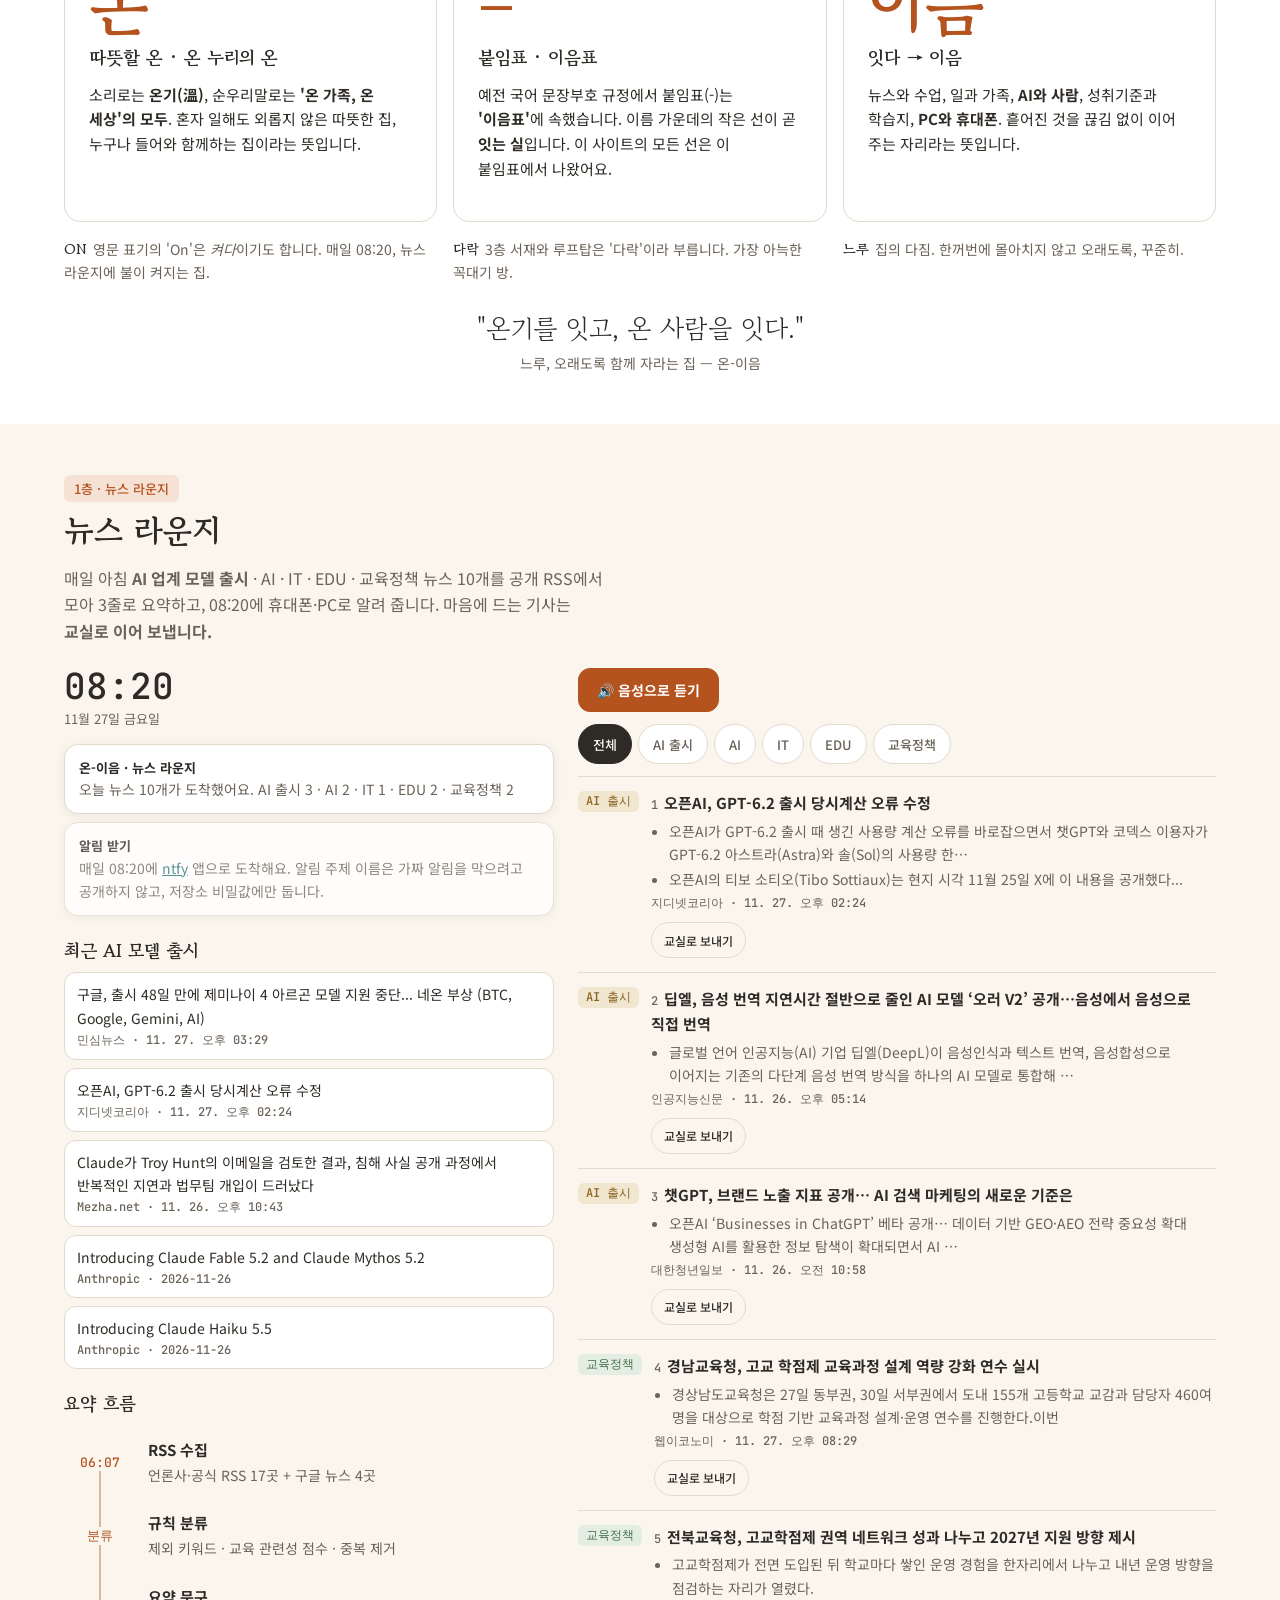
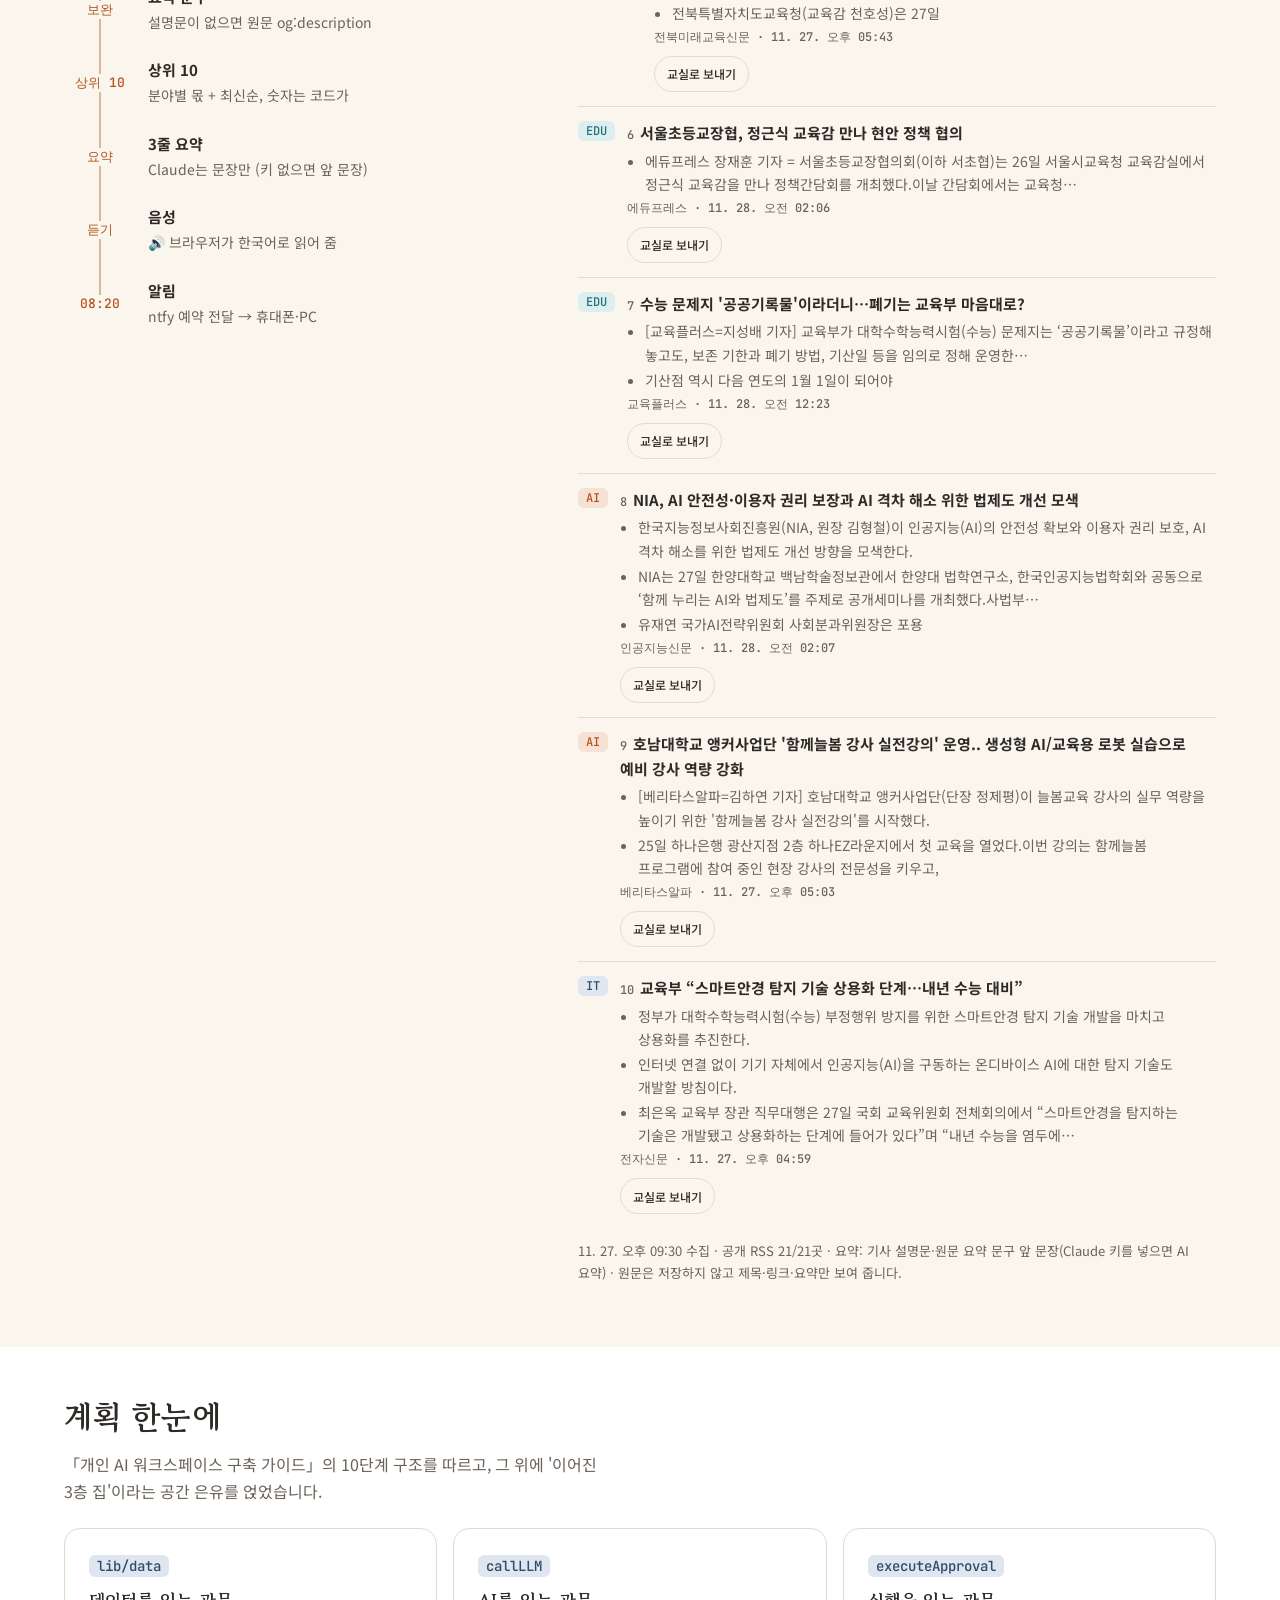
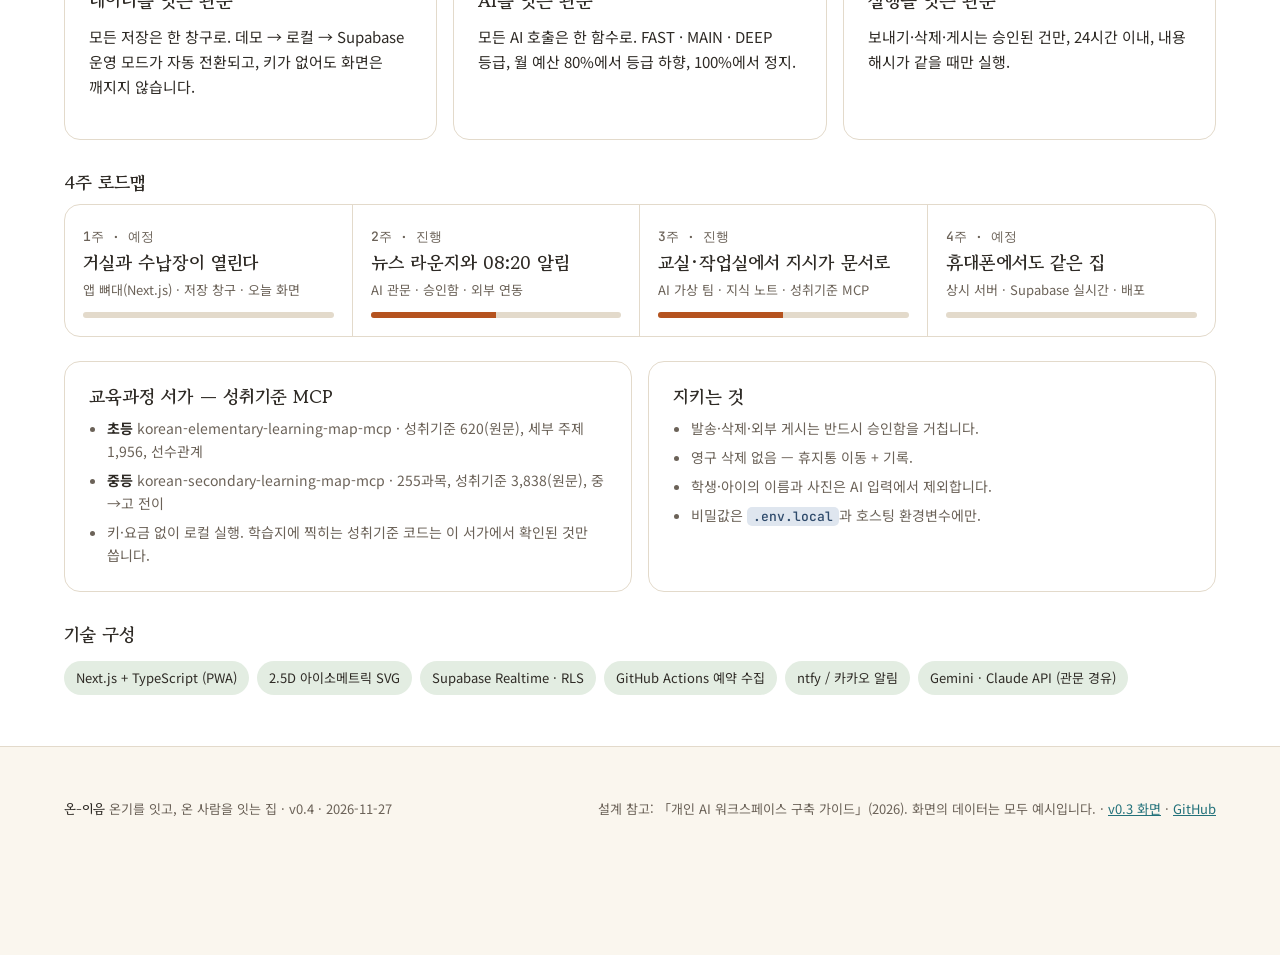
==== commit 7575aa2c: "뉴스 음성 듣기: listen.html(한국어 음성 합성, 분야 골라 듣기·빠르기), 알림에 '음성으로 듣기' 버튼 Co-Authored-By: Claude Opus 5.5 <no" ====
--- a/index.html
+++ b/index.html
@@ -106,6 +106,7 @@
 .pipe li:first-child::before{top:50%}.pipe li:last-child::before{bottom:50%}
 .pipe .t{font:500 13px var(--mono);color:var(--ember);background:var(--paper);position:relative;text-align:center;align-self:center;white-space:nowrap}
 .note{font-size:13px;color:var(--muted);margin-top:12px}
+.btn.listen{margin-bottom:12px;gap:6px}
 /* plan */
 .gates{display:grid;grid-template-columns:repeat(3,minmax(0,1fr));gap:16px;margin-top:24px}
 .gates code{font:500 14px var(--mono);color:var(--lock);background:var(--lock-s);padding:2px 8px;border-radius:6px}
@@ -251,7 +252,7 @@
 <div id="releases" class="rel"></div>
 <h3 style="margin:24px 0 12px">요약 흐름</h3>
 <ol class="pipe" id="pipe"></ol></div>
-<div><div class="tabs" id="tabs" role="group" aria-label="뉴스 분야"></div><div id="list"></div>
+<div><a class="btn pri listen" id="listenBtn" href="listen.html">🔊 음성으로 듣기</a><div class="tabs" id="tabs" role="group" aria-label="뉴스 분야"></div><div id="list"></div>
 <p class="note" id="newsNote">원문은 저장하지 않고 제목·링크·3줄 요약만 보여 줍니다.</p></div>
 </div>
 </div></section>
@@ -446,7 +447,7 @@
 function renderNews(){tabEl.innerHTML=tabs.map(([t,v])=>`<button aria-pressed="${v===tf}" data-t="${v}">${t}</button>`).join('');
  const a=NEWS.map((n,i)=>[n,i]).filter(([n])=>tf==='all'||n.cat===tf);
  listEl.innerHTML=a.map(([n,i])=>{const c=C[KC[n.cat]||'ember'],u=safeUrl(n.link);return `<div class="item" style="--c:var(${c[0]});--cs:var(${c[1]})"><span class="k">${esc(KL[n.cat]||n.cat)}</span><div><h4><span class="no">${i+1}</span>${u?`<a href="${esc(u)}" target="_blank" rel="noopener">${esc(n.title)}</a>`:'예시 — '+esc(n.title)}</h4><ul>${(n.lines||[]).map(l=>`<li>${esc(l)}</li>`).join('')}</ul><p class="src">${esc(n.source||'')}${n.published?' · '+esc(when(n.published)):''}</p></div><button class="send" type="button">교실로 보내기</button></div>`}).join('')||'<p class="note">이 분야 기사가 오늘은 없어요.</p>'}
-tabEl.addEventListener('click',e=>{const b=e.target.closest('[data-t]');if(b){tf=b.dataset.t;renderNews()}});
+tabEl.addEventListener('click',e=>{const b=e.target.closest('[data-t]');if(b){tf=b.dataset.t;renderNews();document.getElementById('listenBtn').href='listen.html'+(tf==='all'?'':'?cat='+encodeURIComponent(tf))}});
 listEl.addEventListener('click',e=>{const s=e.target.closest('.send');if(!s||s.classList.contains('done'))return;s.classList.add('done');s.textContent='승인함에 담김'});renderNews();
 const relEl=document.getElementById('releases');
 const renderRel=r=>{relEl.innerHTML=(r&&r.items||[]).slice(0,5).map(x=>{const u=safeUrl(x.link);return u?`<a href="${esc(u)}" target="_blank" rel="noopener">${esc(x.title)}<span>${esc(x.source)} · ${esc(x.published?when(x.published):x.date)}</span></a>`:''}).join('')||'<p class="note">출시 소식이 모이면 여기에 쌓여요.</p>'};
@@ -459,7 +460,7 @@
  document.getElementById('newsNote').textContent=`${when(d.generatedAt)} 수집 · 공개 RSS ${ok}/${(d.sources||[]).length}곳 · 요약: ${d.summary==='claude'?'Claude가 쓴 3줄':'기사 설명문·원문 요약 문구 앞 문장(Claude 키를 넣으면 AI 요약)'} · 원문은 저장하지 않고 제목·링크·요약만 보여 줍니다.`;
 }).catch(()=>{document.getElementById('newsHead').textContent='아직 오늘의 수집 전이에요. 아래는 예시입니다.'});
 fetch('data/news/releases.json',{cache:'no-cache'}).then(r=>r.ok?r.json():null).then(renderRel).catch(()=>renderRel(null));
-document.getElementById('pipe').innerHTML=[['06:07','RSS 수집','언론사·공식 RSS 17곳 + 구글 뉴스 4곳'],['분류','규칙 분류','제외 키워드 · 교육 관련성 점수 · 중복 제거'],['보완','요약 문구','설명문이 없으면 원문 og:description'],['상위 10','상위 10','분야별 몫 + 최신순, 숫자는 코드가'],['요약','3줄 요약','Claude는 문장만 (키 없으면 앞 문장)'],['08:20','알림','ntfy 예약 전달 → 휴대폰·PC']].map(([t,a,b])=>`<li><span class="t">${t}</span><div><b>${a}</b><br><span style="color:var(--muted);font-size:14px">${b}</span></div></li>`).join('');
+document.getElementById('pipe').innerHTML=[['06:07','RSS 수집','언론사·공식 RSS 17곳 + 구글 뉴스 4곳'],['분류','규칙 분류','제외 키워드 · 교육 관련성 점수 · 중복 제거'],['보완','요약 문구','설명문이 없으면 원문 og:description'],['상위 10','상위 10','분야별 몫 + 최신순, 숫자는 코드가'],['요약','3줄 요약','Claude는 문장만 (키 없으면 앞 문장)'],['듣기','음성','🔊 브라우저가 한국어로 읽어 줌'],['08:20','알림','ntfy 예약 전달 → 휴대폰·PC']].map(([t,a,b])=>`<li><span class="t">${t}</span><div><b>${a}</b><br><span style="color:var(--muted);font-size:14px">${b}</span></div></li>`).join('');
 const ROAD=[{week:'1주',title:'거실과 수납장이 열린다',detail:'뼈대 · 저장 창구 · 오늘 화면'},{week:'2주',title:'뉴스 라운지와 08:20 알림',detail:'AI 관문 · 승인함 · 외부 연동'},{week:'3주',title:'교실·작업실에서 지시가 문서로',detail:'AI 가상 팀 · 지식 노트 · 성취기준 MCP'},{week:'4주',title:'휴대폰에서도 같은 집',detail:'상시 서버 · Supabase 실시간 · 배포'}];
 const ST={done:['완료',100],doing:['진행',50],plan:['예정',0]};
 const renderRoad=rm=>{document.getElementById('road').innerHTML=rm.filter(r=>/주$/.test(r.week)).map(r=>{const st=ST[r.status];return `<div><span class="w">${esc(r.week)}${st?' · '+st[0]:''}</span><h3 style="margin-top:4px">${esc(r.title)}</h3><p class="s2">${esc(r.detail||'')}</p>${st?`<div class="bar2"><i style="width:${st[1]}%"></i></div>`:''}</div>`}).join('')};
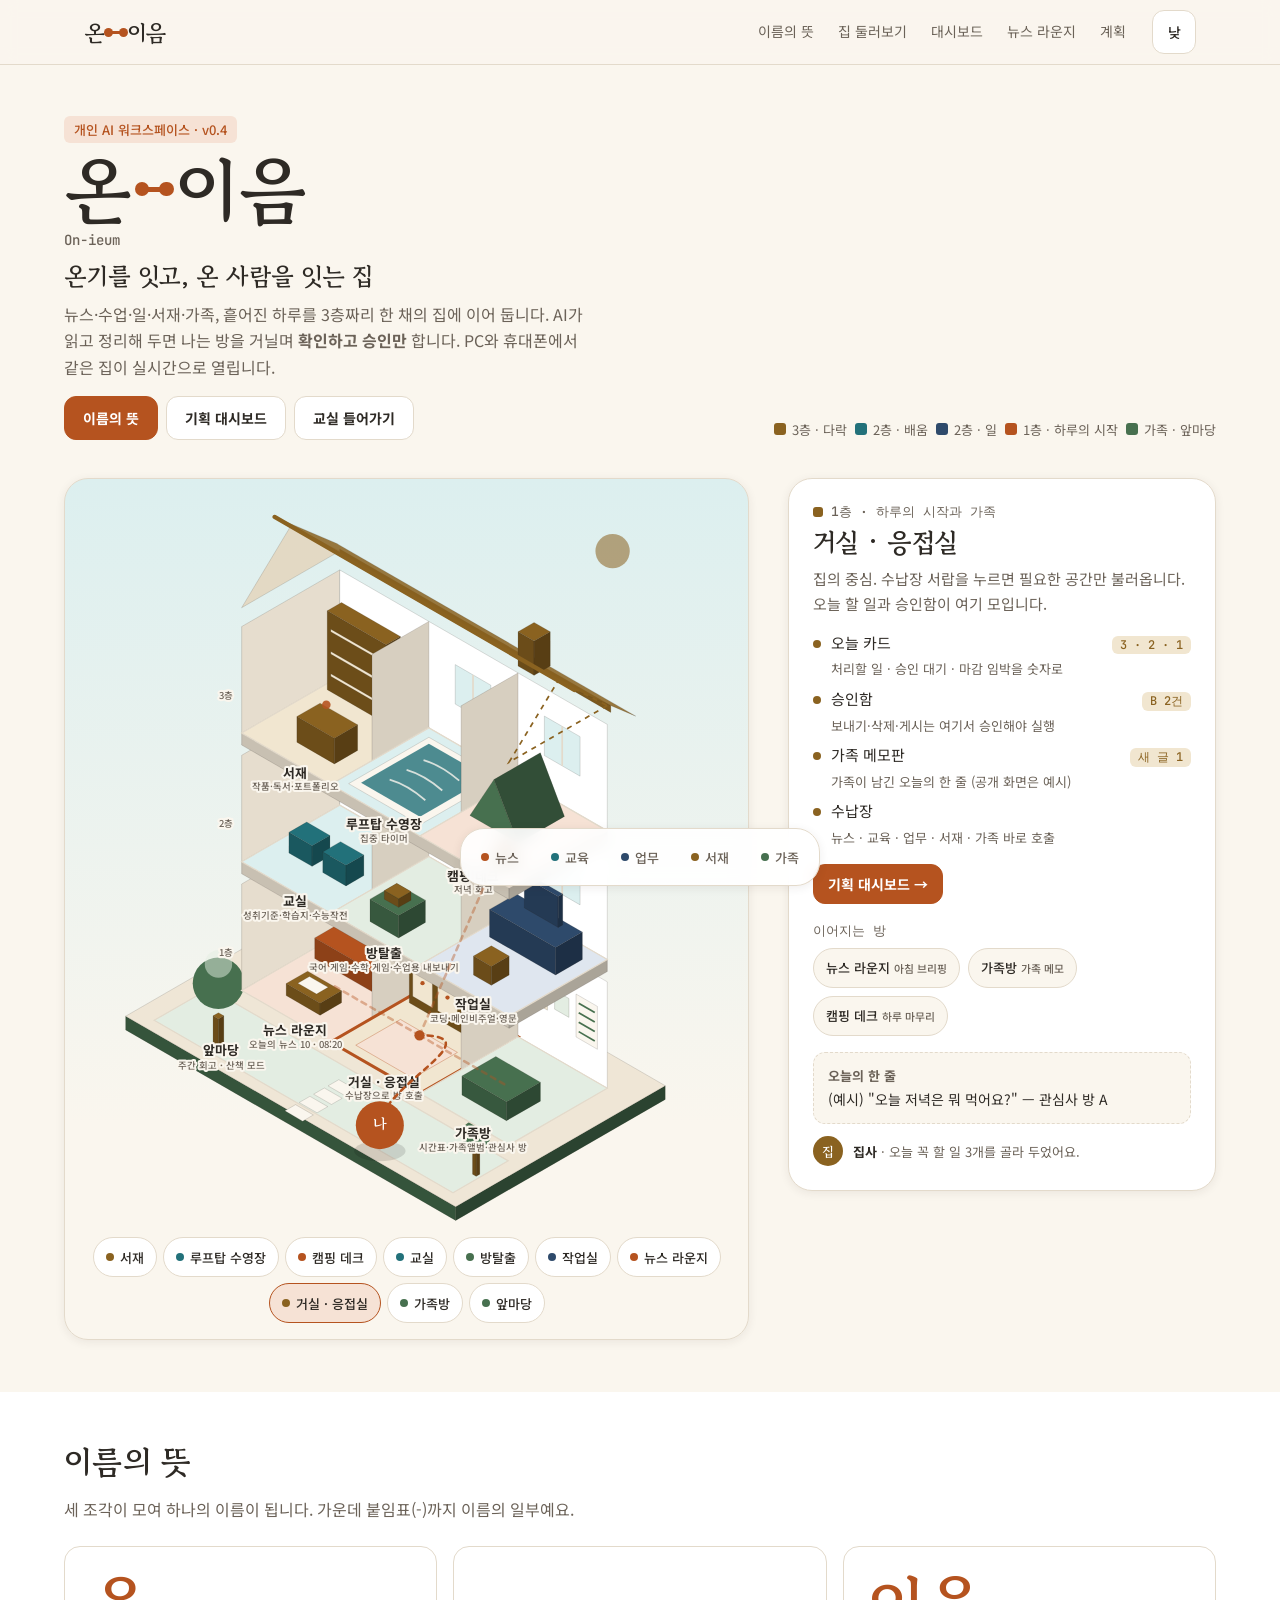
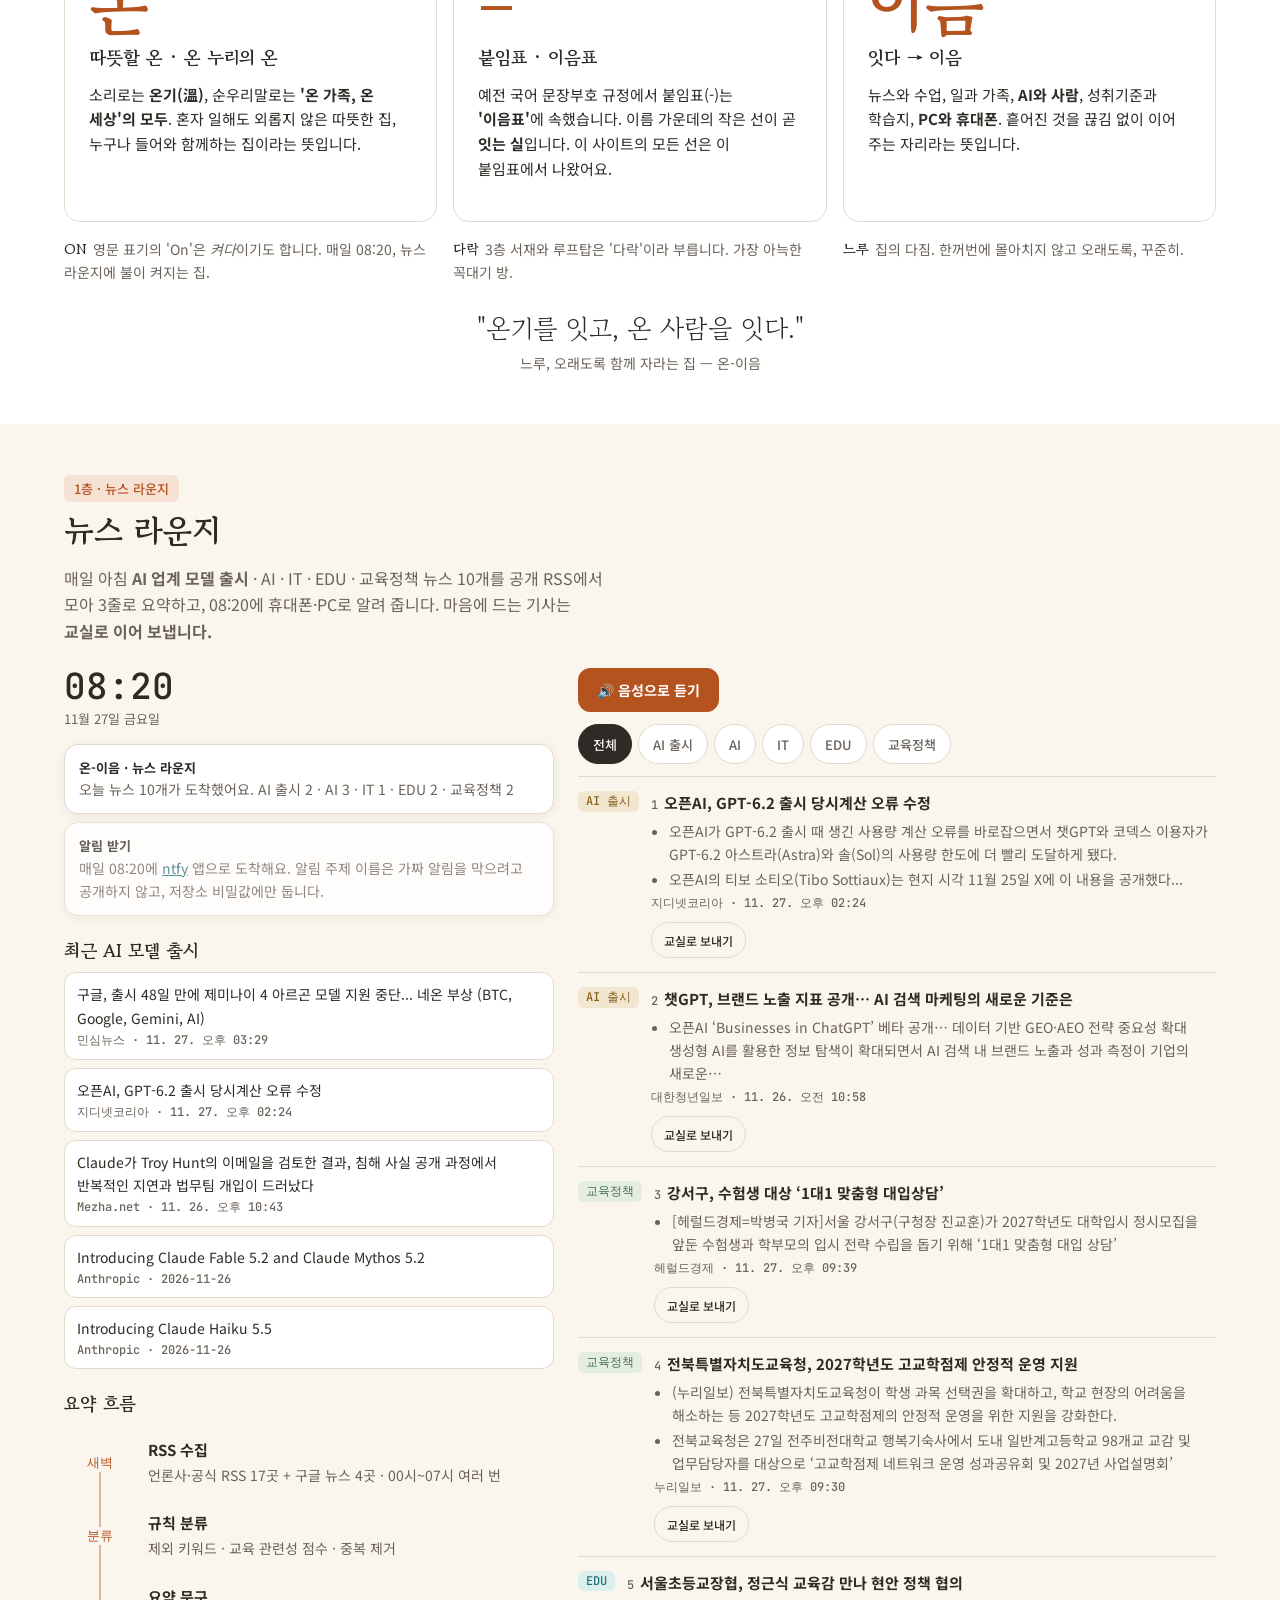
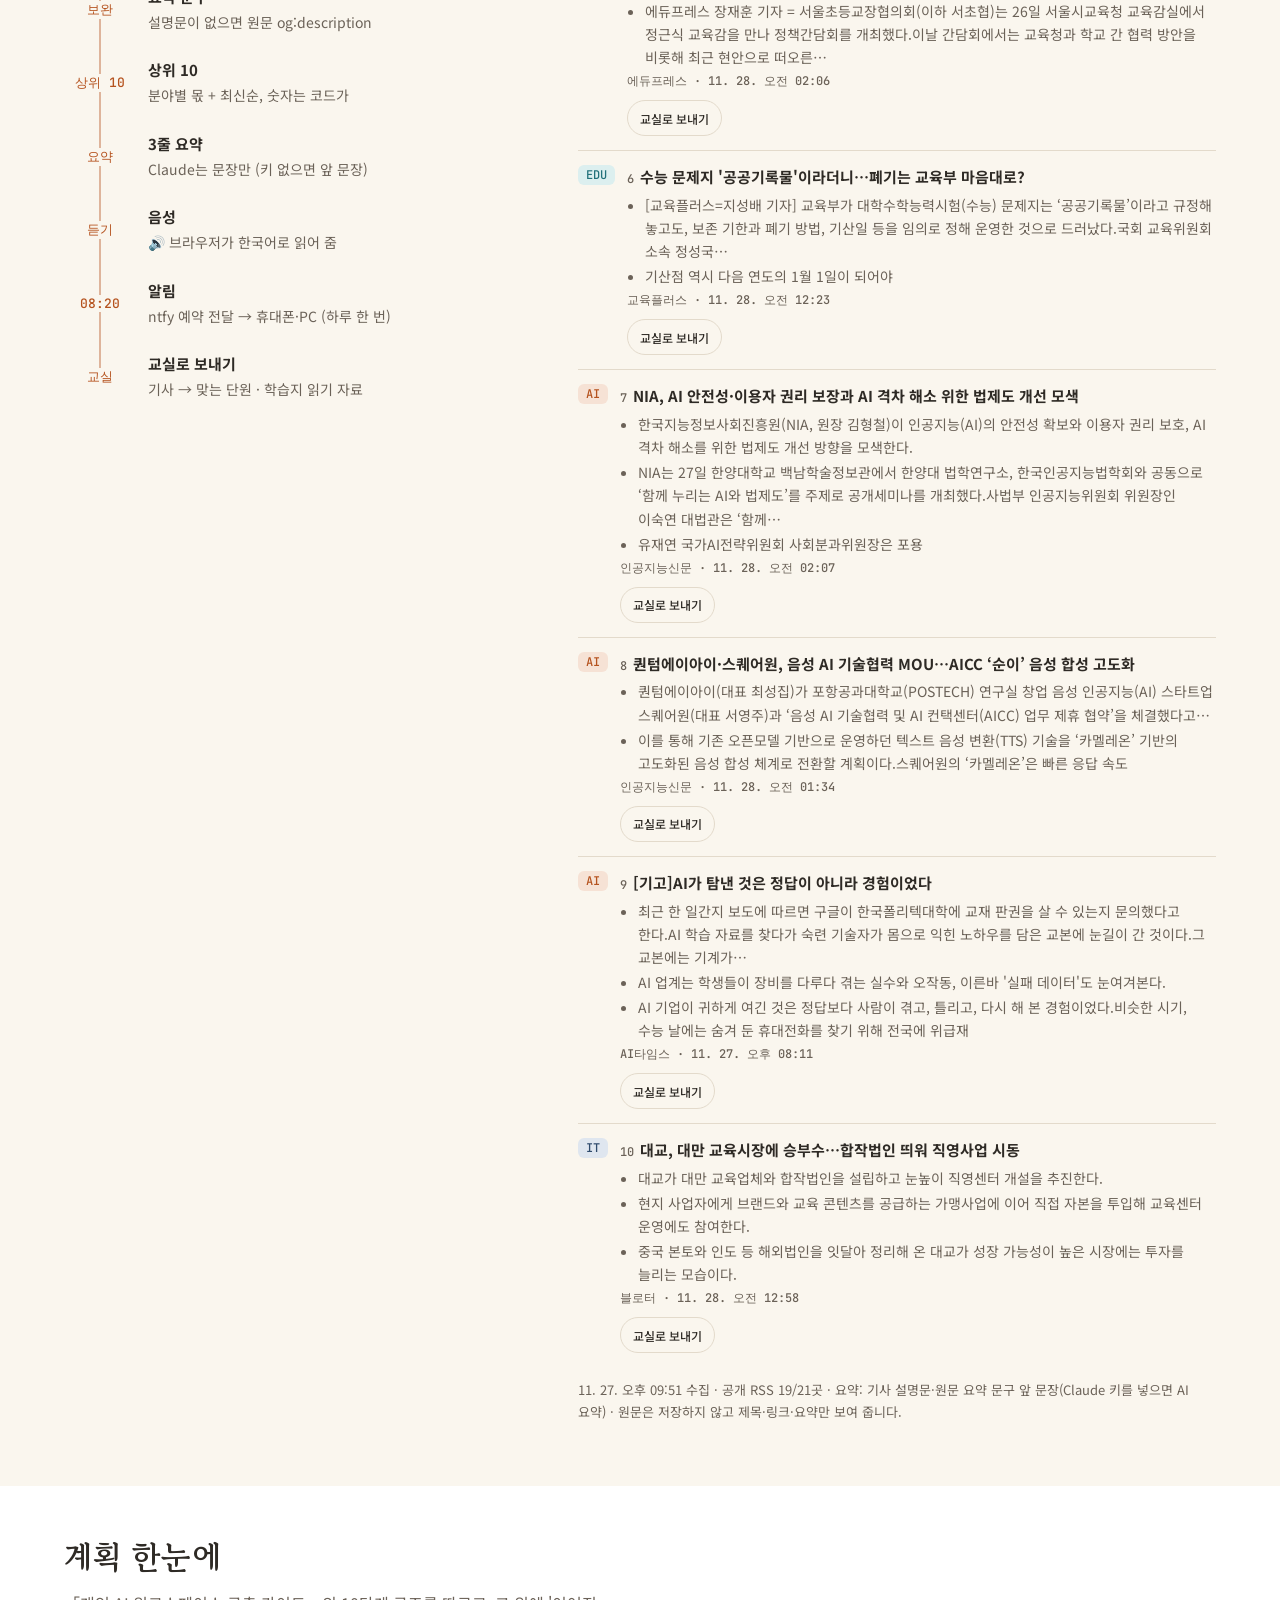
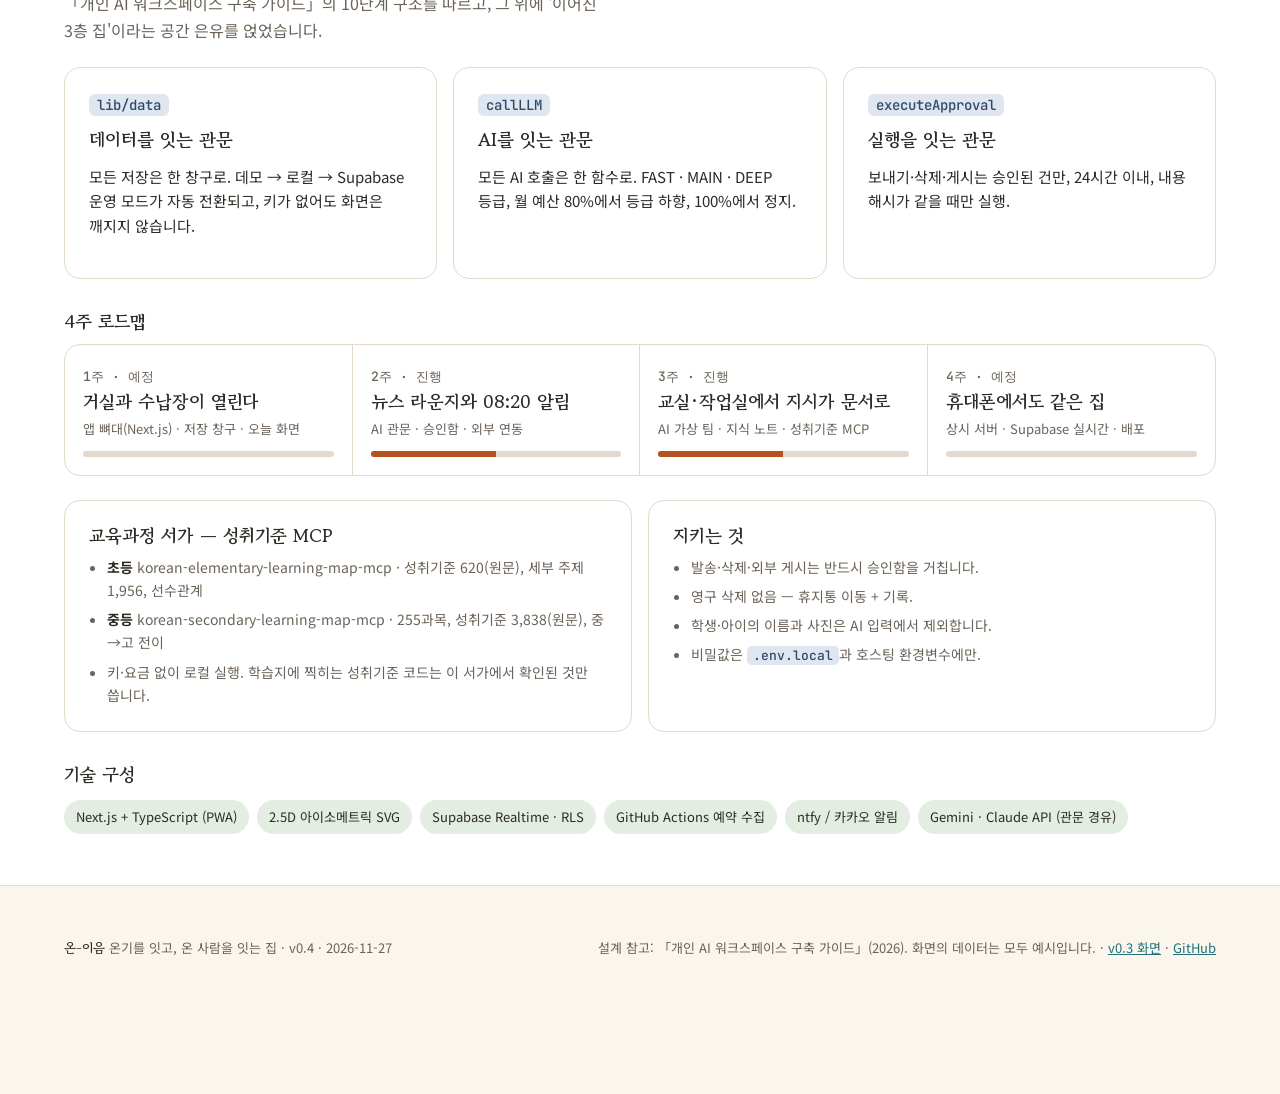
==== commit db33e063: "08:20 알림이 늦지 않게 새벽 여러 번 예약(하루 한 번만 알림), 뉴스 '교실로 보내기' 실제 연결 - news.yml: 예약 실행 00:07·02:07·04:07·06:07" ====
--- a/index.html
+++ b/index.html
@@ -166,7 +166,9 @@
 .noti b{display:block;font-size:13px}.noti span{color:var(--muted)}.noti.dim{opacity:.75}
 .clock{font:500 36px/1 var(--mono);margin:0}.date{color:var(--muted);font-size:13px;margin:4px 0 14px}
 .item .send{grid-column:2;justify-self:start;margin-top:6px;min-height:36px;padding:4px 12px;border-radius:999px;border:1px solid var(--line);background:var(--paper);color:var(--ink);font:500 12px var(--sans);cursor:pointer}
-.item .send.done{border-color:var(--garden);color:var(--garden);cursor:default}
+a.send{display:inline-flex;align-items:center;text-decoration:none}
+.item a.send:hover{border-color:var(--ember);color:var(--ember)}
+.item .send[aria-disabled]{opacity:.5;cursor:default;display:inline-flex;align-items:center}
 .item .no{font:500 12px var(--mono);color:var(--muted);margin-right:6px}
 .item h4 a{color:inherit;text-decoration:none}.item h4 a:hover{text-decoration:underline}
 .item ul{margin:4px 0 0;padding-left:18px;color:var(--muted);font-size:14px}.item ul li{margin:2px 0}
@@ -444,11 +446,13 @@
 const tabEl=document.getElementById('tabs'),listEl=document.getElementById('list');
 const when=iso=>{if(!iso)return'';const d=new Date(iso);return isNaN(d)?'':d.toLocaleString('ko-KR',{month:'numeric',day:'numeric',hour:'2-digit',minute:'2-digit',timeZone:'Asia/Seoul'})};
 const safeUrl=u=>/^https?:\/\//.test(u||'')?u:'';
+/* 교실로 보내기: 기사 제목·출처·요약을 주소에 담아 교실(단원 찾기 + 학습지 읽기 자료)로 연다. 저장·전송 없음 */
+const toClass=n=>'rooms/classroom.html?news='+encodeURIComponent(JSON.stringify({t:n.title,l:n.link,s:n.source||'',d:n.published?when(n.published):'',x:(n.lines||[]).slice(0,3).map(l=>String(l).slice(0,300))}));
 function renderNews(){tabEl.innerHTML=tabs.map(([t,v])=>`<button aria-pressed="${v===tf}" data-t="${v}">${t}</button>`).join('');
  const a=NEWS.map((n,i)=>[n,i]).filter(([n])=>tf==='all'||n.cat===tf);
- listEl.innerHTML=a.map(([n,i])=>{const c=C[KC[n.cat]||'ember'],u=safeUrl(n.link);return `<div class="item" style="--c:var(${c[0]});--cs:var(${c[1]})"><span class="k">${esc(KL[n.cat]||n.cat)}</span><div><h4><span class="no">${i+1}</span>${u?`<a href="${esc(u)}" target="_blank" rel="noopener">${esc(n.title)}</a>`:'예시 — '+esc(n.title)}</h4><ul>${(n.lines||[]).map(l=>`<li>${esc(l)}</li>`).join('')}</ul><p class="src">${esc(n.source||'')}${n.published?' · '+esc(when(n.published)):''}</p></div><button class="send" type="button">교실로 보내기</button></div>`}).join('')||'<p class="note">이 분야 기사가 오늘은 없어요.</p>'}
+ listEl.innerHTML=a.map(([n,i])=>{const c=C[KC[n.cat]||'ember'],u=safeUrl(n.link);return `<div class="item" style="--c:var(${c[0]});--cs:var(${c[1]})"><span class="k">${esc(KL[n.cat]||n.cat)}</span><div><h4><span class="no">${i+1}</span>${u?`<a href="${esc(u)}" target="_blank" rel="noopener">${esc(n.title)}</a>`:'예시 — '+esc(n.title)}</h4><ul>${(n.lines||[]).map(l=>`<li>${esc(l)}</li>`).join('')}</ul><p class="src">${esc(n.source||'')}${n.published?' · '+esc(when(n.published)):''}</p></div>${u?`<a class="send" href="${esc(toClass(n))}" title="이 기사를 읽기 자료로 수업 설계하기">교실로 보내기</a>`:'<span class="send" aria-disabled="true">교실로 보내기</span>'}</div>`}).join('')||'<p class="note">이 분야 기사가 오늘은 없어요.</p>'}
 tabEl.addEventListener('click',e=>{const b=e.target.closest('[data-t]');if(b){tf=b.dataset.t;renderNews();document.getElementById('listenBtn').href='listen.html'+(tf==='all'?'':'?cat='+encodeURIComponent(tf))}});
-listEl.addEventListener('click',e=>{const s=e.target.closest('.send');if(!s||s.classList.contains('done'))return;s.classList.add('done');s.textContent='승인함에 담김'});renderNews();
+renderNews();
 const relEl=document.getElementById('releases');
 const renderRel=r=>{relEl.innerHTML=(r&&r.items||[]).slice(0,5).map(x=>{const u=safeUrl(x.link);return u?`<a href="${esc(u)}" target="_blank" rel="noopener">${esc(x.title)}<span>${esc(x.source)} · ${esc(x.published?when(x.published):x.date)}</span></a>`:''}).join('')||'<p class="note">출시 소식이 모이면 여기에 쌓여요.</p>'};
 fetch('data/news/today.json',{cache:'no-cache'}).then(r=>r.ok?r.json():Promise.reject()).then(d=>{
@@ -460,7 +464,7 @@
  document.getElementById('newsNote').textContent=`${when(d.generatedAt)} 수집 · 공개 RSS ${ok}/${(d.sources||[]).length}곳 · 요약: ${d.summary==='claude'?'Claude가 쓴 3줄':'기사 설명문·원문 요약 문구 앞 문장(Claude 키를 넣으면 AI 요약)'} · 원문은 저장하지 않고 제목·링크·요약만 보여 줍니다.`;
 }).catch(()=>{document.getElementById('newsHead').textContent='아직 오늘의 수집 전이에요. 아래는 예시입니다.'});
 fetch('data/news/releases.json',{cache:'no-cache'}).then(r=>r.ok?r.json():null).then(renderRel).catch(()=>renderRel(null));
-document.getElementById('pipe').innerHTML=[['06:07','RSS 수집','언론사·공식 RSS 17곳 + 구글 뉴스 4곳'],['분류','규칙 분류','제외 키워드 · 교육 관련성 점수 · 중복 제거'],['보완','요약 문구','설명문이 없으면 원문 og:description'],['상위 10','상위 10','분야별 몫 + 최신순, 숫자는 코드가'],['요약','3줄 요약','Claude는 문장만 (키 없으면 앞 문장)'],['듣기','음성','🔊 브라우저가 한국어로 읽어 줌'],['08:20','알림','ntfy 예약 전달 → 휴대폰·PC']].map(([t,a,b])=>`<li><span class="t">${t}</span><div><b>${a}</b><br><span style="color:var(--muted);font-size:14px">${b}</span></div></li>`).join('');
+document.getElementById('pipe').innerHTML=[['새벽','RSS 수집','언론사·공식 RSS 17곳 + 구글 뉴스 4곳 · 00시~07시 여러 번'],['분류','규칙 분류','제외 키워드 · 교육 관련성 점수 · 중복 제거'],['보완','요약 문구','설명문이 없으면 원문 og:description'],['상위 10','상위 10','분야별 몫 + 최신순, 숫자는 코드가'],['요약','3줄 요약','Claude는 문장만 (키 없으면 앞 문장)'],['듣기','음성','🔊 브라우저가 한국어로 읽어 줌'],['08:20','알림','ntfy 예약 전달 → 휴대폰·PC (하루 한 번)'],['교실','교실로 보내기','기사 → 맞는 단원 · 학습지 읽기 자료']].map(([t,a,b])=>`<li><span class="t">${t}</span><div><b>${a}</b><br><span style="color:var(--muted);font-size:14px">${b}</span></div></li>`).join('');
 const ROAD=[{week:'1주',title:'거실과 수납장이 열린다',detail:'뼈대 · 저장 창구 · 오늘 화면'},{week:'2주',title:'뉴스 라운지와 08:20 알림',detail:'AI 관문 · 승인함 · 외부 연동'},{week:'3주',title:'교실·작업실에서 지시가 문서로',detail:'AI 가상 팀 · 지식 노트 · 성취기준 MCP'},{week:'4주',title:'휴대폰에서도 같은 집',detail:'상시 서버 · Supabase 실시간 · 배포'}];
 const ST={done:['완료',100],doing:['진행',50],plan:['예정',0]};
 const renderRoad=rm=>{document.getElementById('road').innerHTML=rm.filter(r=>/주$/.test(r.week)).map(r=>{const st=ST[r.status];return `<div><span class="w">${esc(r.week)}${st?' · '+st[0]:''}</span><h3 style="margin-top:4px">${esc(r.title)}</h3><p class="s2">${esc(r.detail||'')}</p>${st?`<div class="bar2"><i style="width:${st[1]}%"></i></div>`:''}</div>`}).join('')};
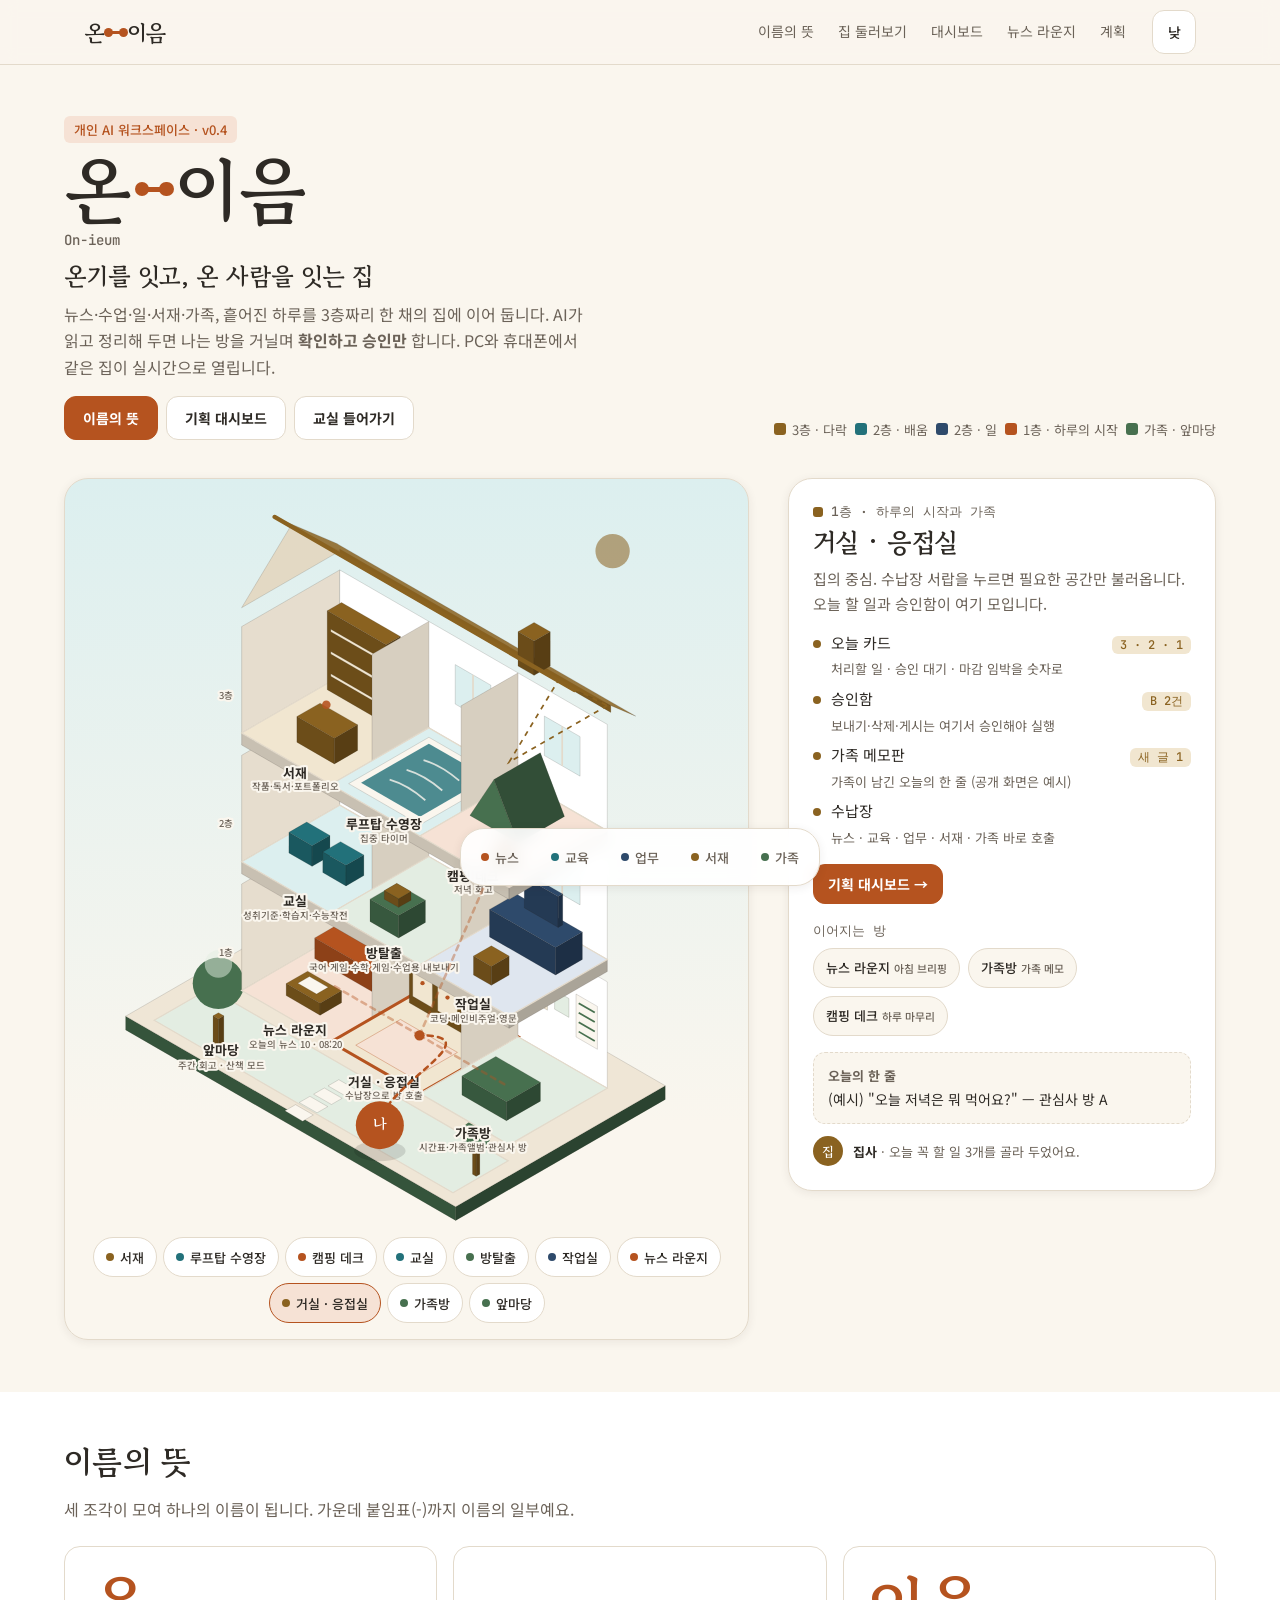
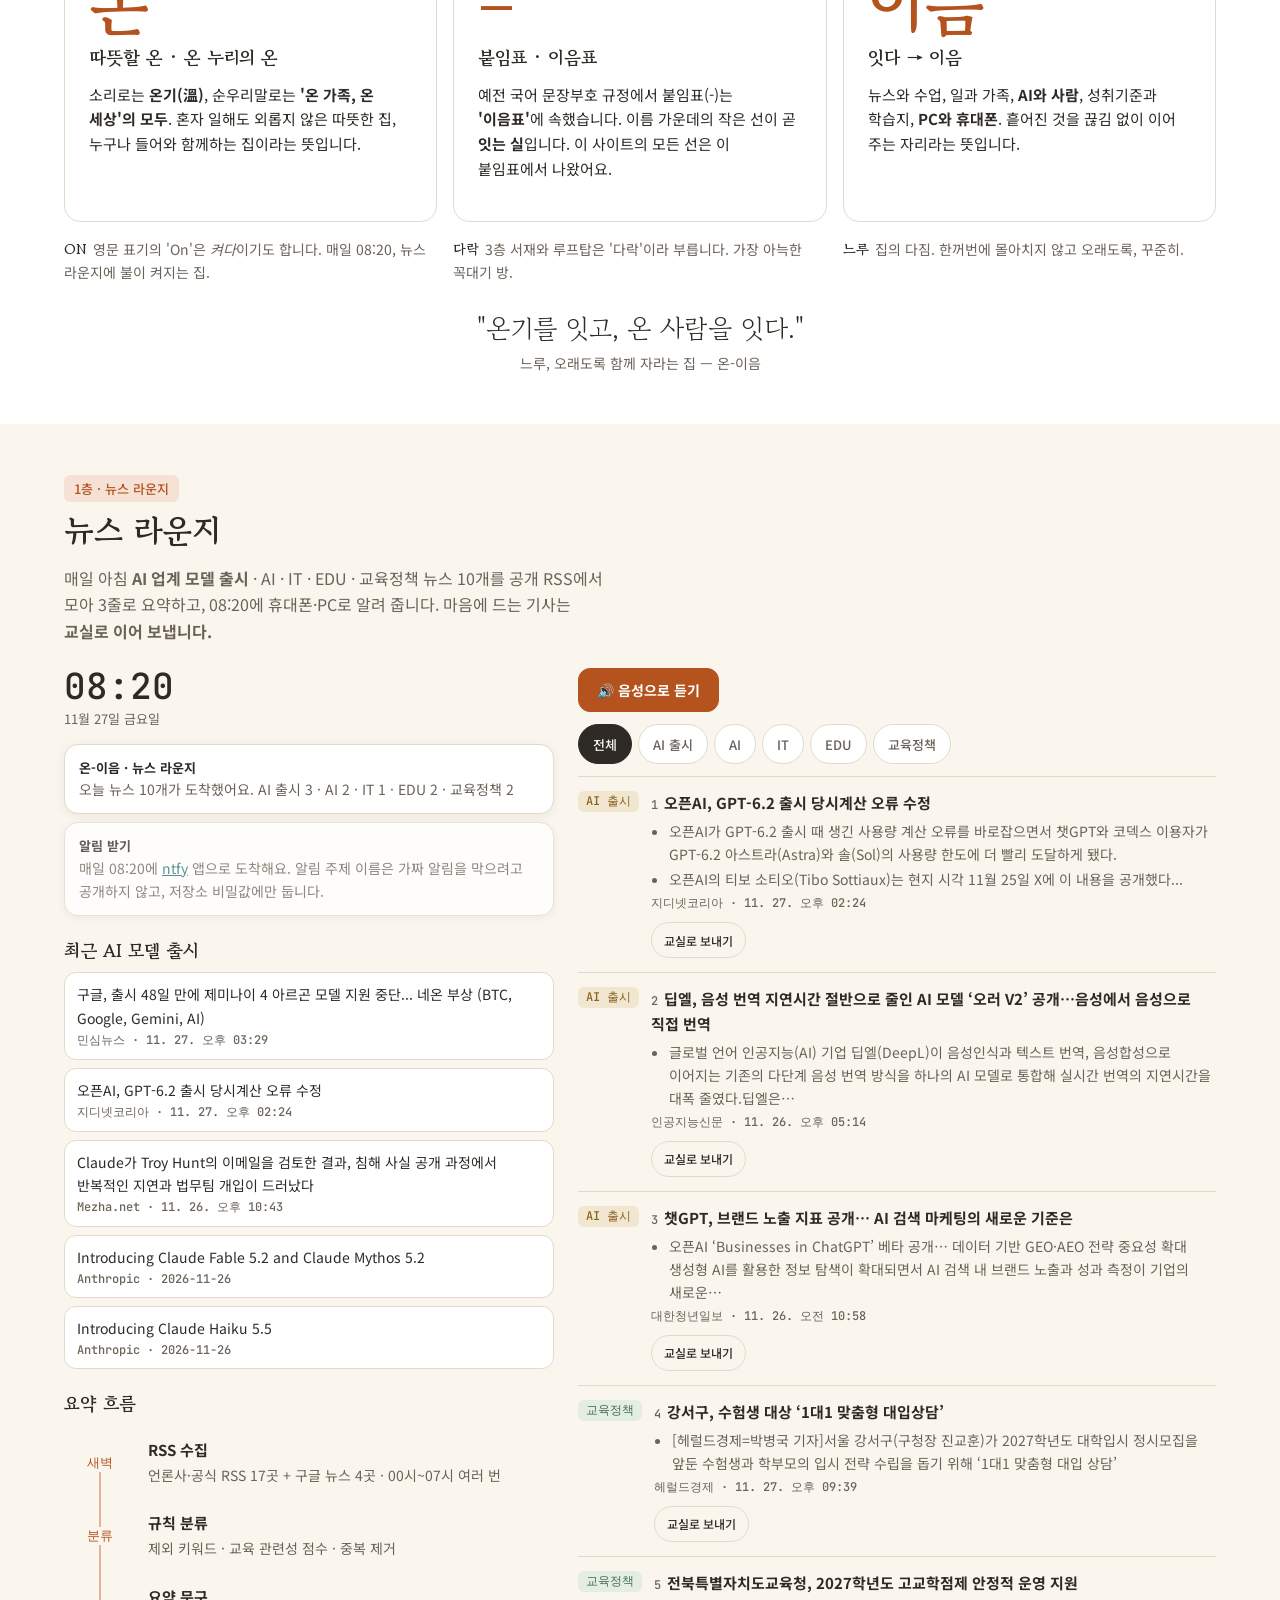
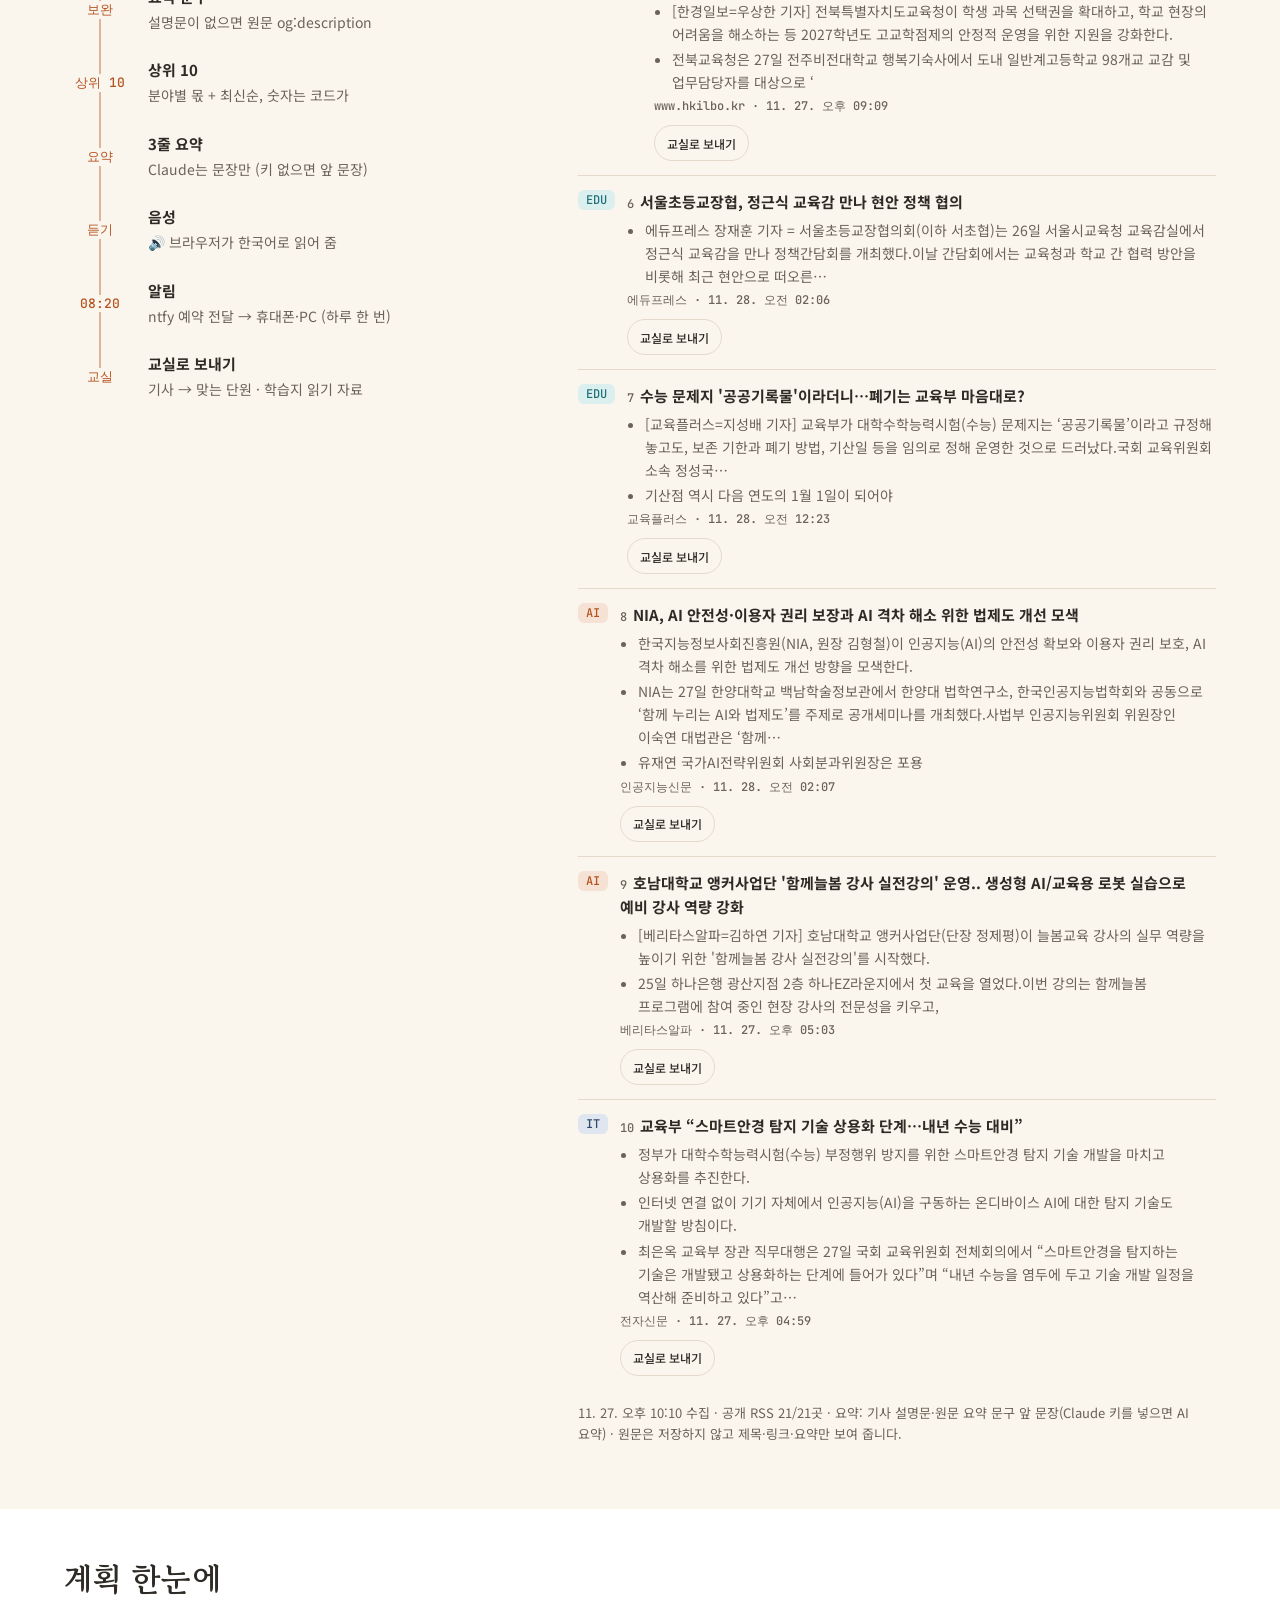
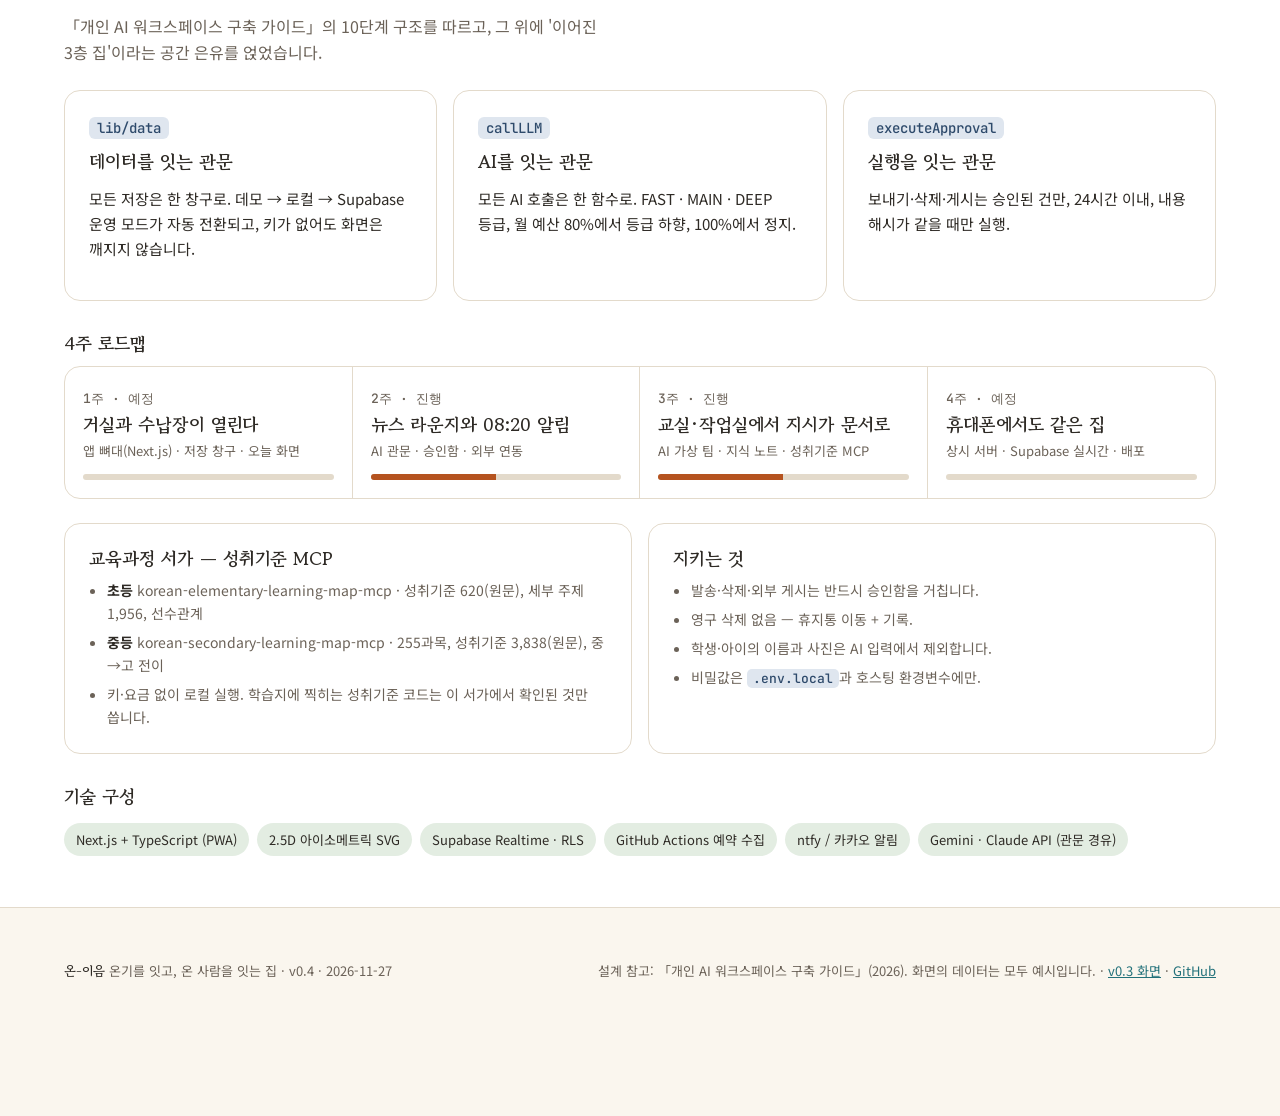
==== commit a8de952f: "가족방 앨범북: 사진 DB → 고른 사진으로 앨범 만들기 → 앨범북 보기·인쇄, 비밀번호 잠금 - rooms/album.html + js/album.js + css/album.cs" ====
--- a/index.html
+++ b/index.html
@@ -339,9 +339,9 @@
  links:[['news','아침 브리핑'],['jf','가족 메모'],['deck','하루 마무리']],go:[['기획 대시보드','dashboard.html']]},
 {id:'jf',n:'가족방',c:'garden',f:0,i:2,s:'시간표·가족앨범·관심사 방',
  desc:'가족이 함께 쓰는 방. 시간표와 앨범, 그리고 관심사 놀이 방이 있습니다. 공개 화면의 방 이름과 미션은 모두 예시예요.',
- items:[['시간표 생성','학교·학원·가족 일정 → 주간 시간표, 빈 시간 찾기',''],['가족앨범','월별 사진 → 레이아웃 자동 → 앨범북 PDF','11월'],['관심사 방 A (예시) · 공룡 탐험대','공룡 크기 비교(수학) · 화석 분류(과학) · 나만의 도감',''],['관심사 방 B (예시) · 우주 관측소','달 모양 기록장 + 별자리 그리기',''],['관심사 방 C (예시) · 동물 카드','카드로 덧셈 놀이, 받아쓰기, 카드북 만들기','미션 1']],
+ items:[['시간표 생성','학교·학원·가족 일정 → 주간 시간표, 빈 시간 찾기',''],['가족 앨범북','사진 DB → 고른 사진만 → 성장·가족앨범 → 인쇄·PDF (사진은 이 기기에만)','잠금'],['관심사 방 A (예시) · 공룡 탐험대','공룡 크기 비교(수학) · 화석 분류(과학) · 나만의 도감',''],['관심사 방 B (예시) · 우주 관측소','달 모양 기록장 + 별자리 그리기',''],['관심사 방 C (예시) · 동물 카드','카드로 덧셈 놀이, 받아쓰기, 카드북 만들기','미션 1']],
  peek:['오늘의 미션 (예시)','동물 카드 5장을 모으면 카드북 한 쪽이 열려요.'],ai:['놀','놀이 친구','아이 이름과 사진은 AI에 보내지 않아요.'],
- links:[['escape','수학 게임'],['study','앨범 · 카드북'],['living','메모판']]},
+ links:[['escape','수학 게임'],['study','앨범 · 카드북'],['living','메모판']],go:[['가족 앨범북 (비밀번호)','rooms/album.html']]},
 {id:'yard',n:'앞마당',c:'garden',f:-1,i:0,s:'주간 회고 · 산책 모드',
  desc:'한 주를 닫는 마당. 주간 회고와 산책 모드가 있는 곳입니다.',
  items:[['주간 회고','한 주의 성과와 못 한 일 돌아보기',''],['산책 모드','휴대폰만 들고 나가는 가벼운 화면','']],
